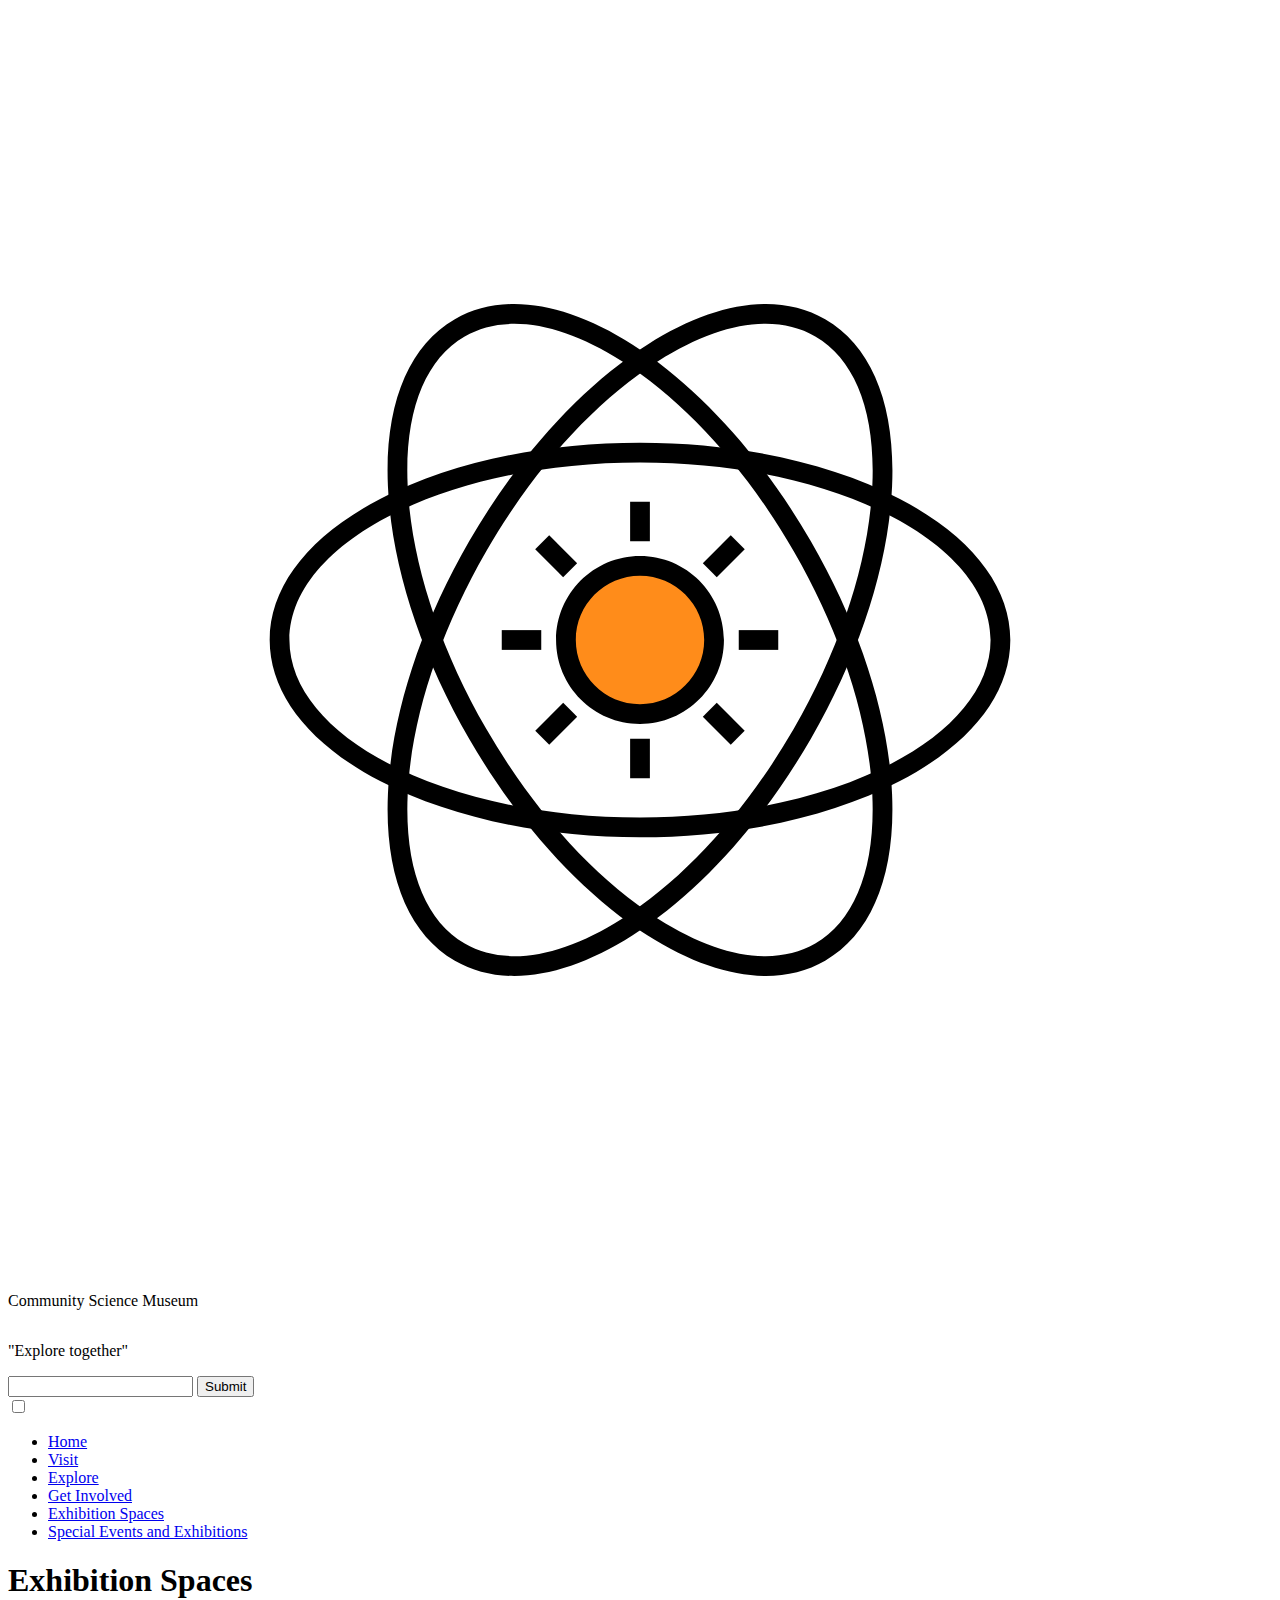
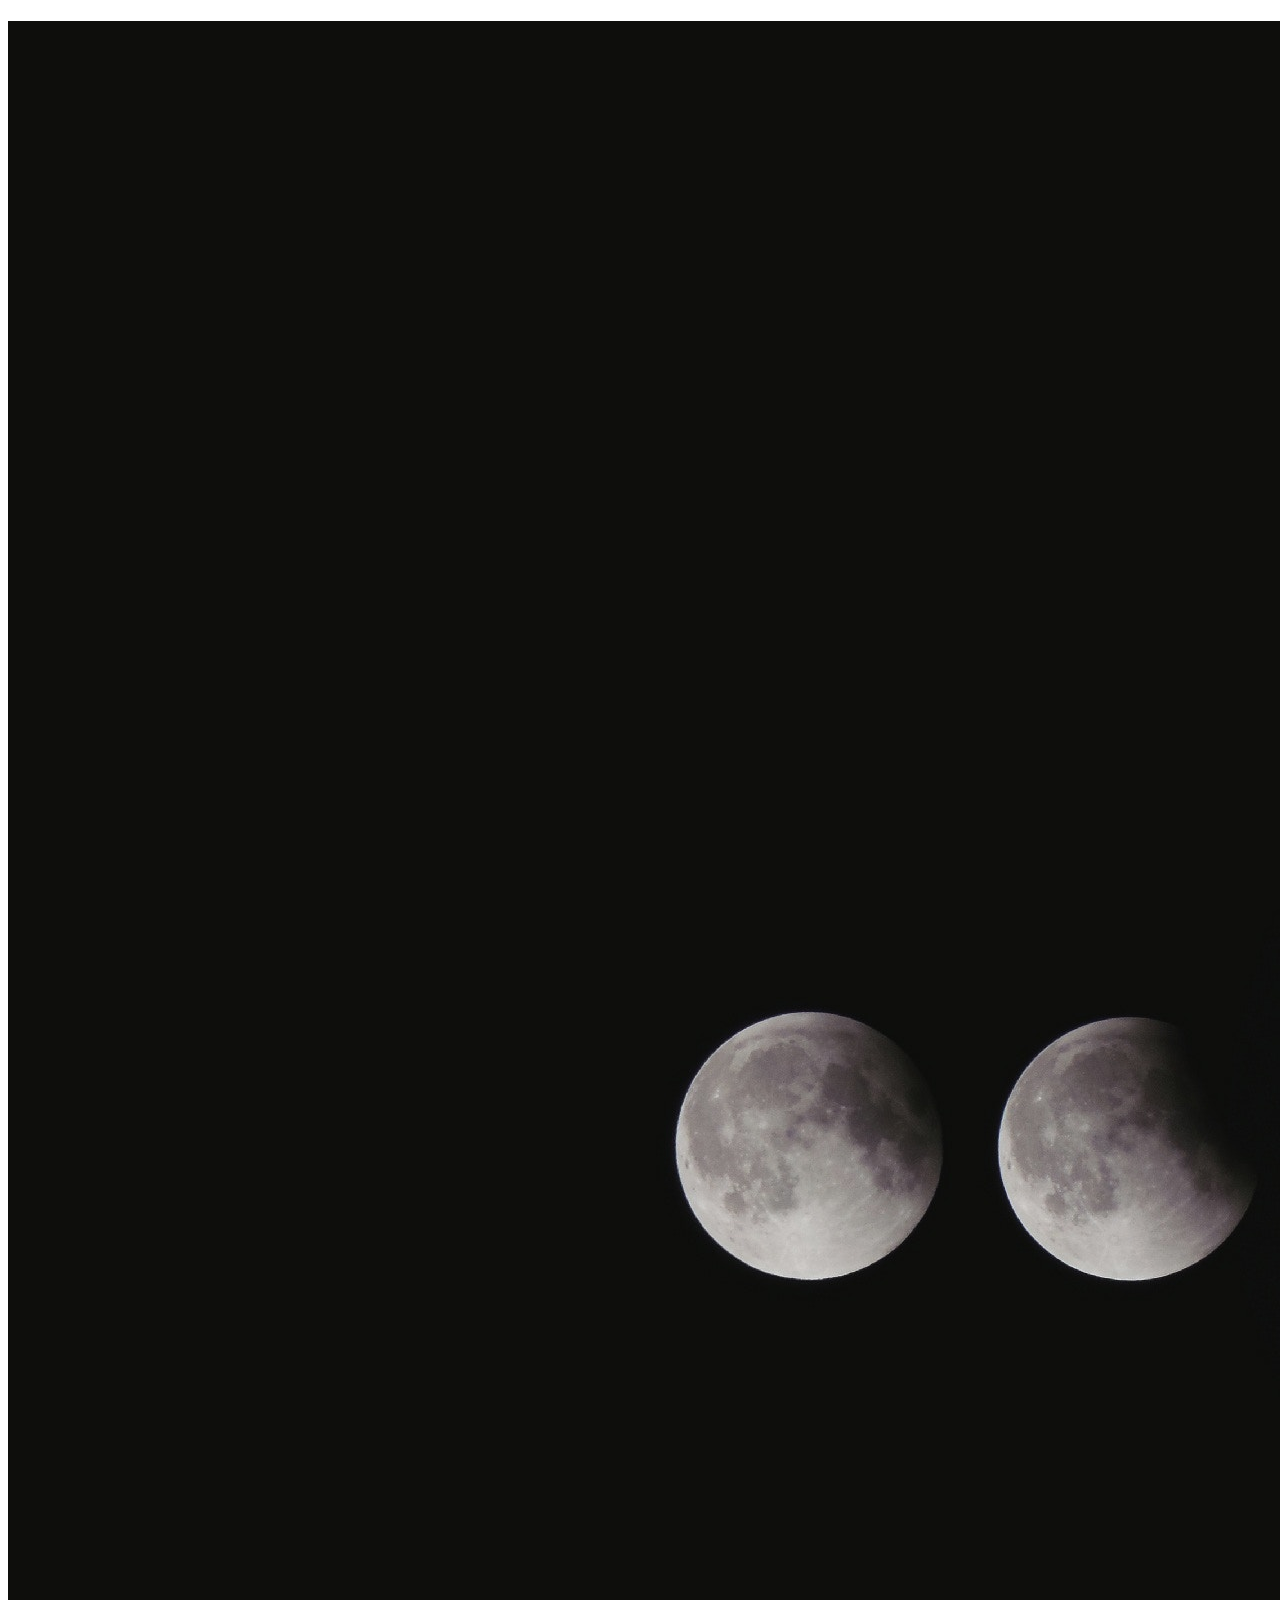
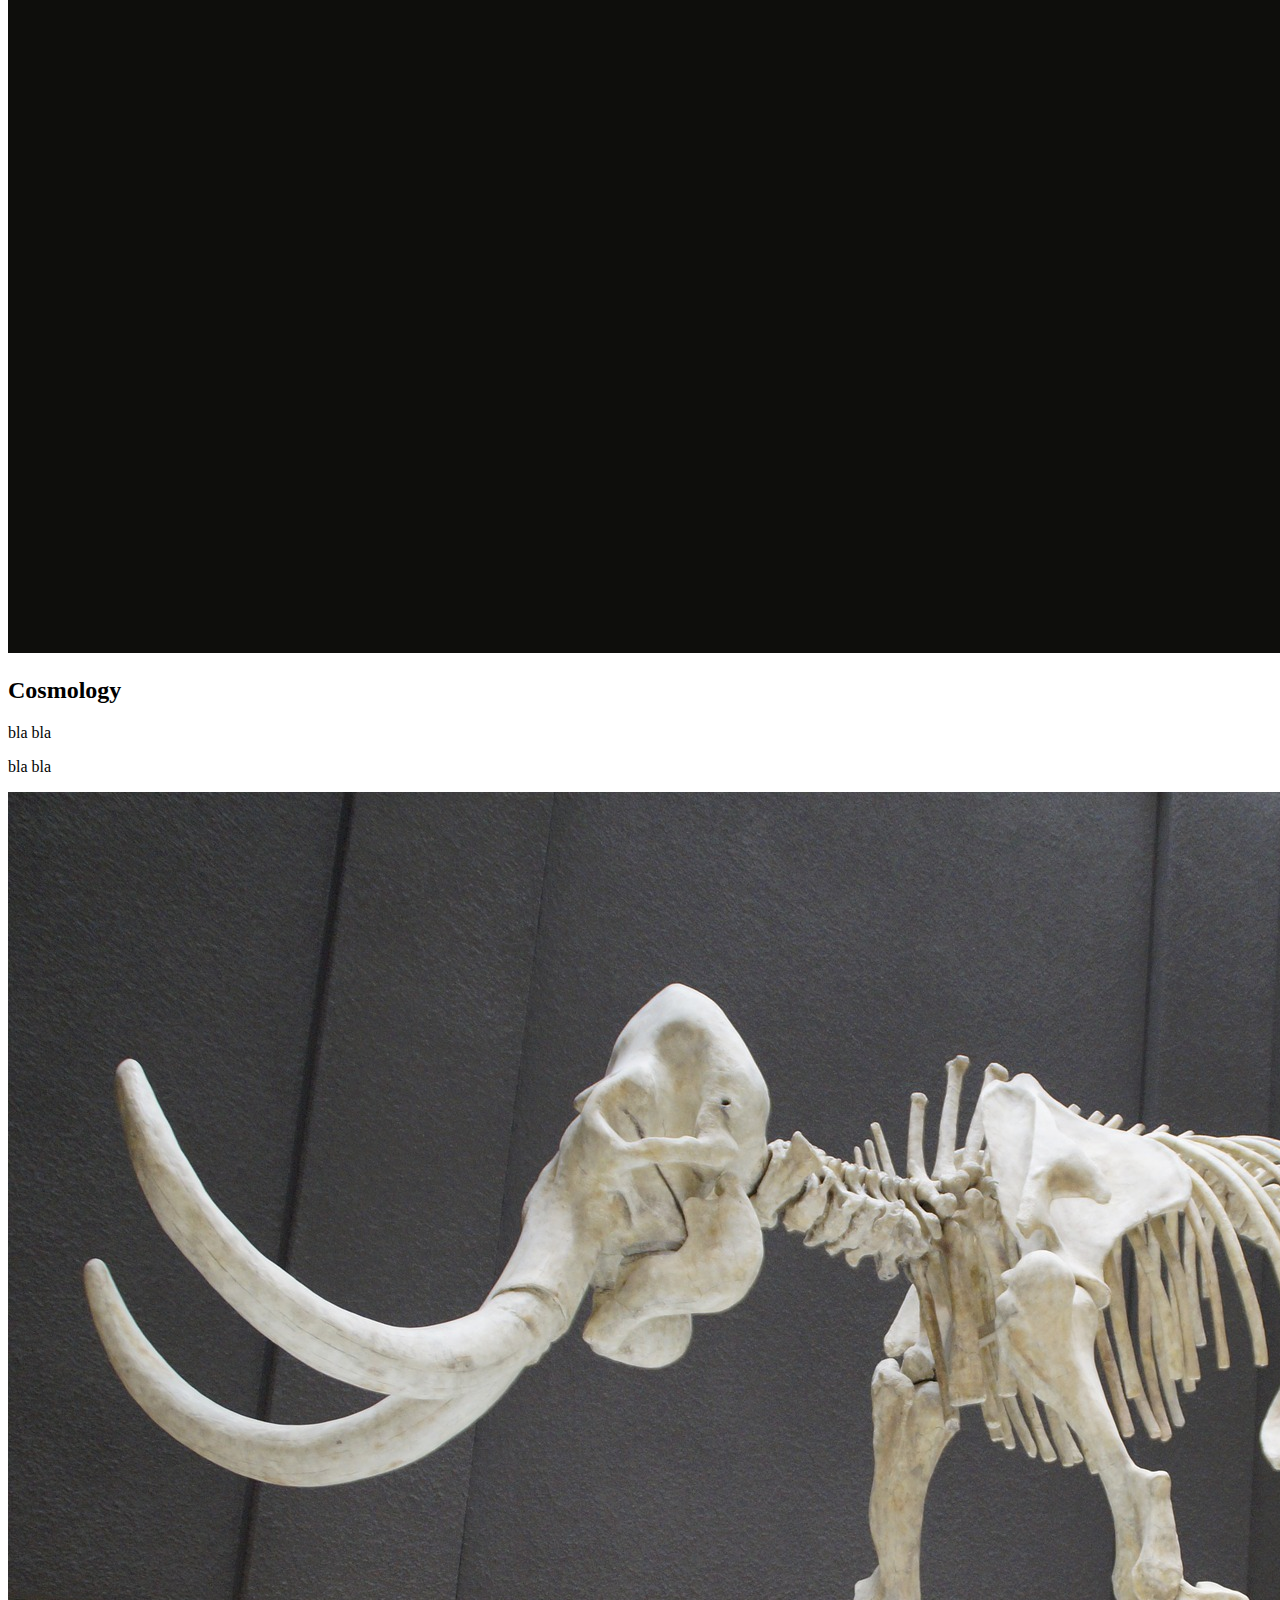
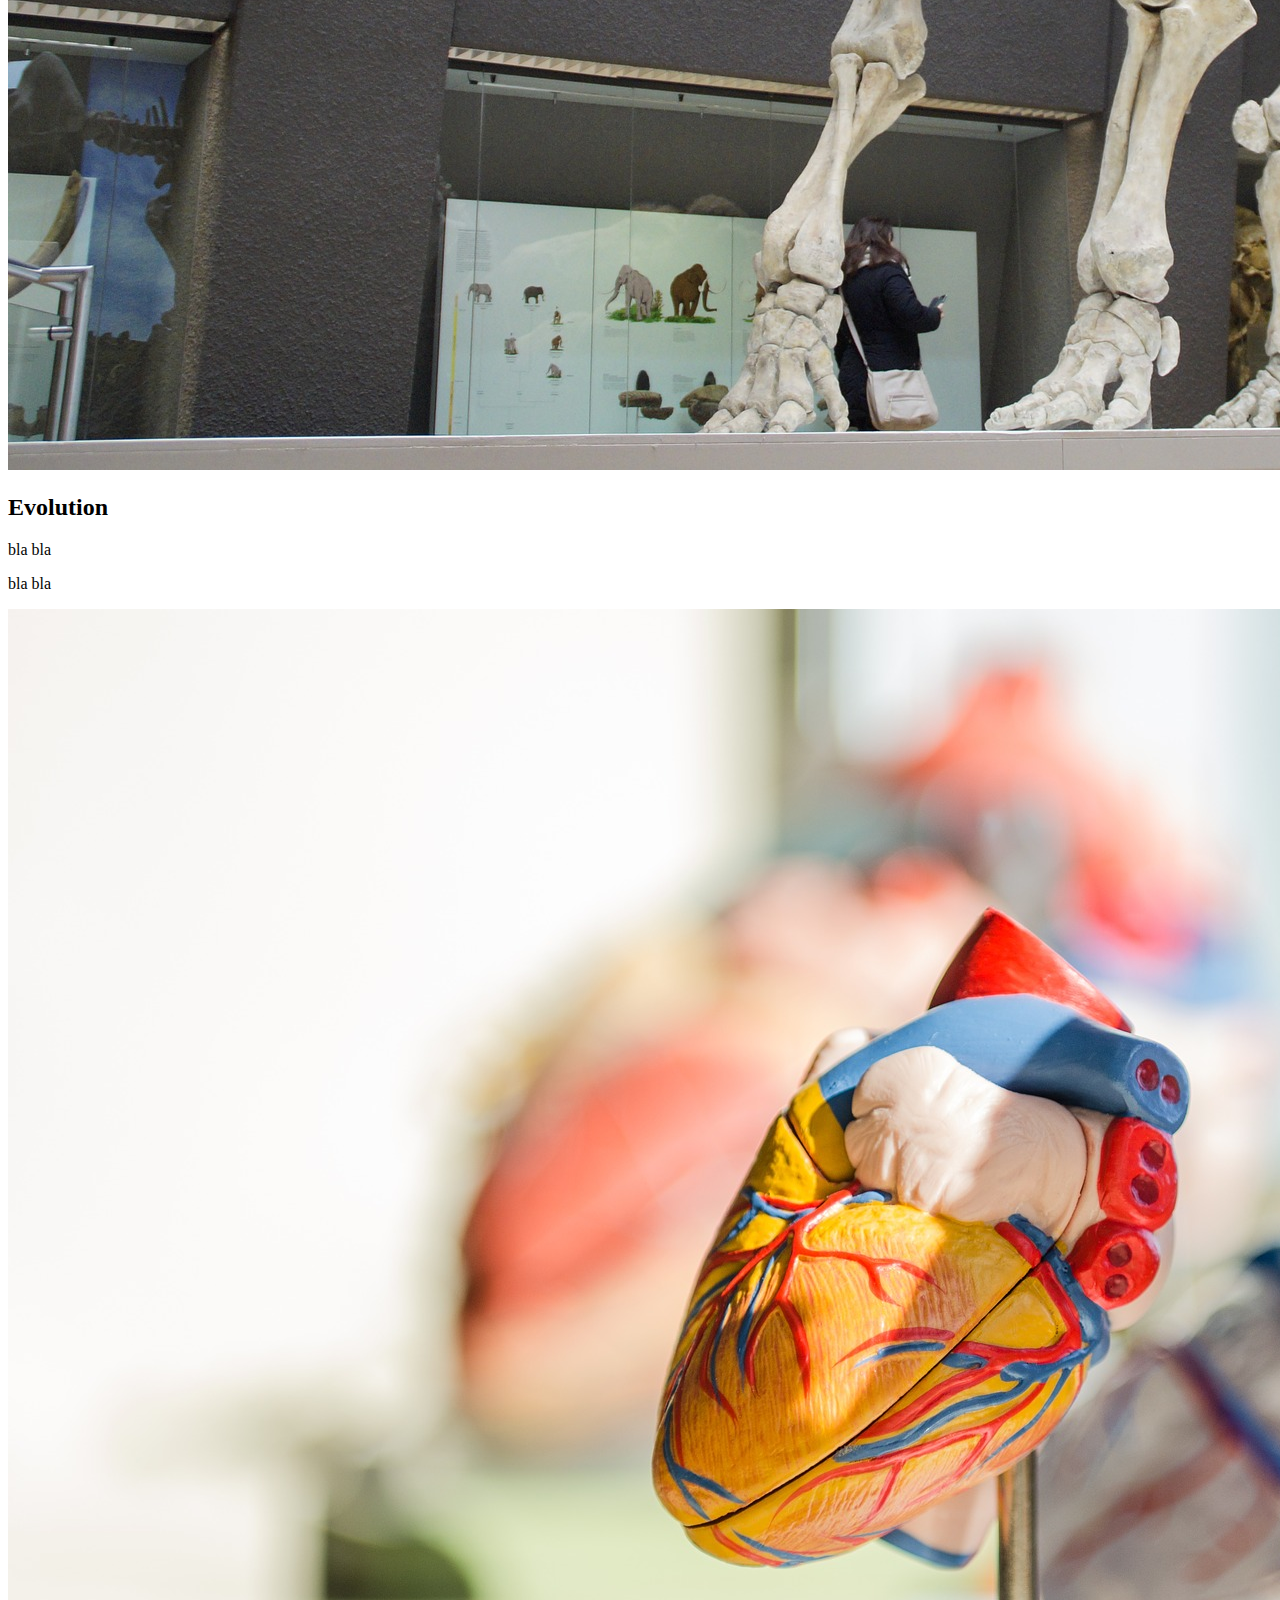
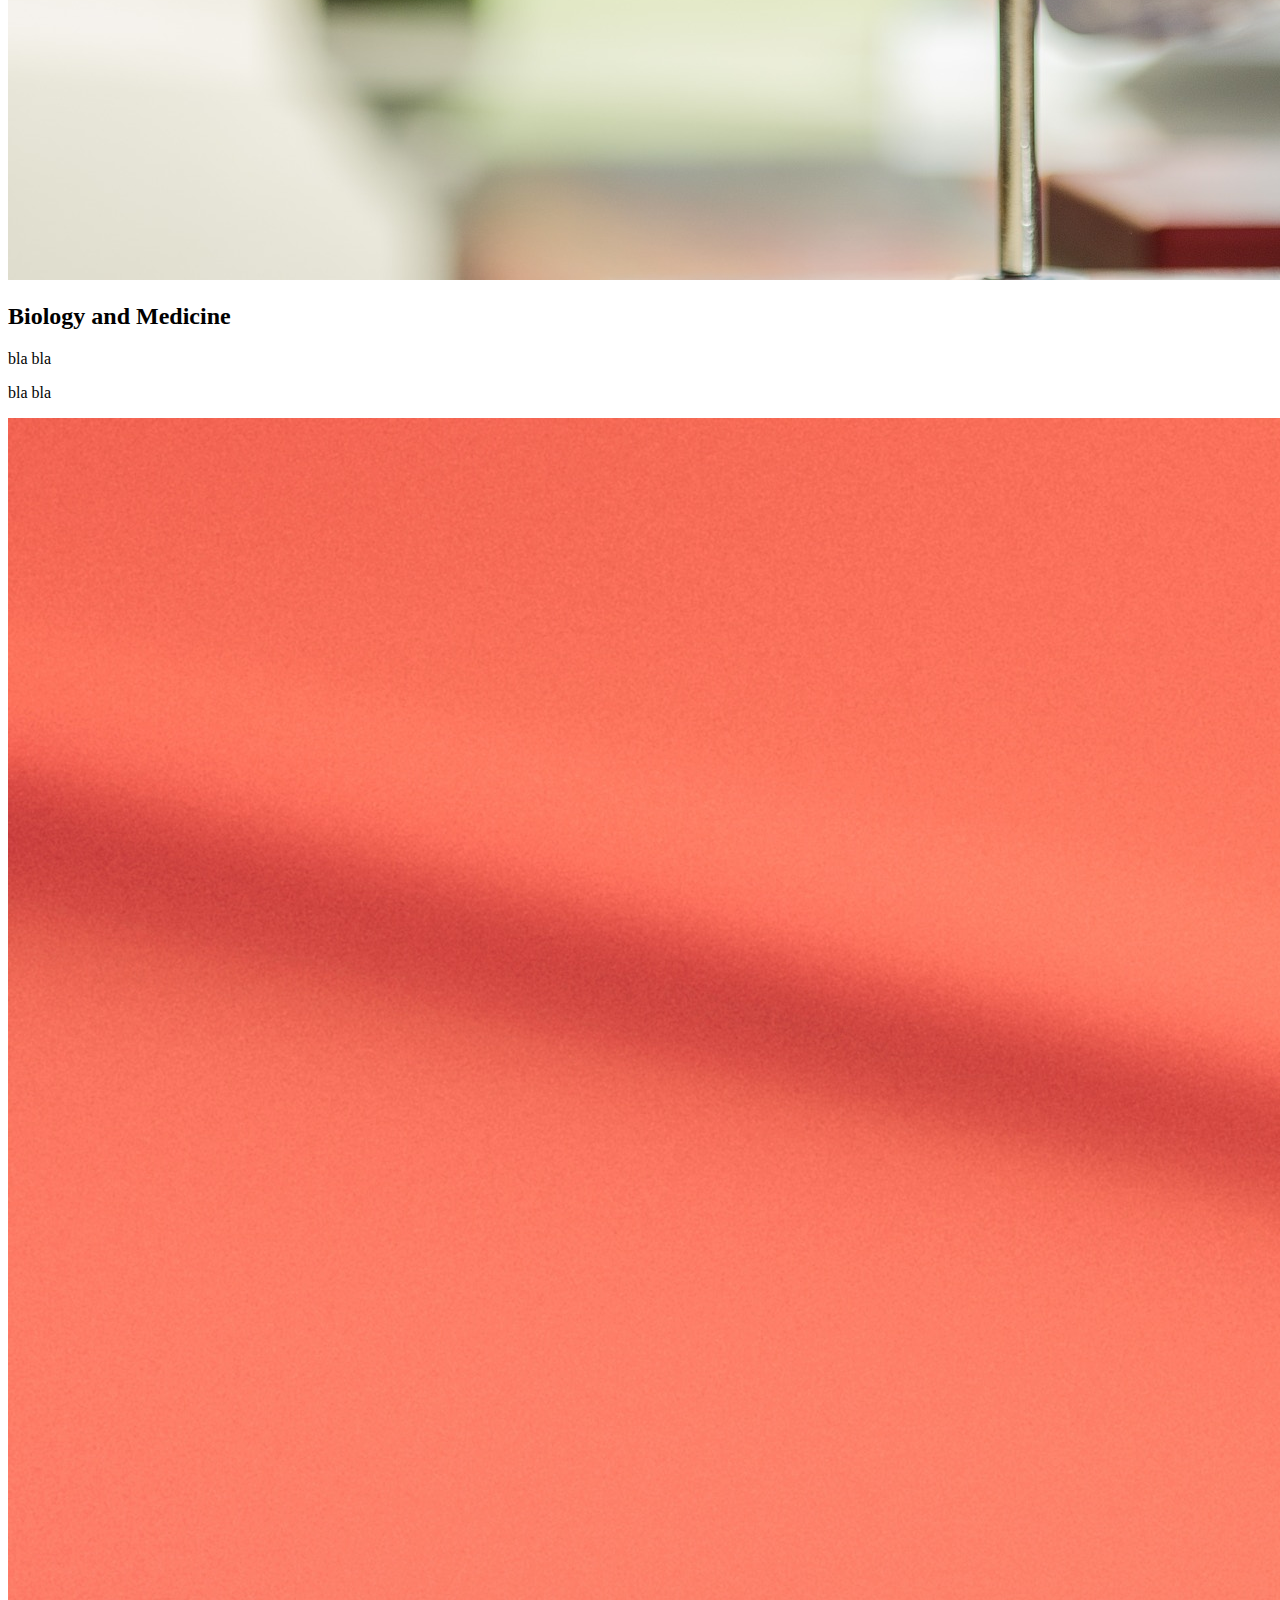
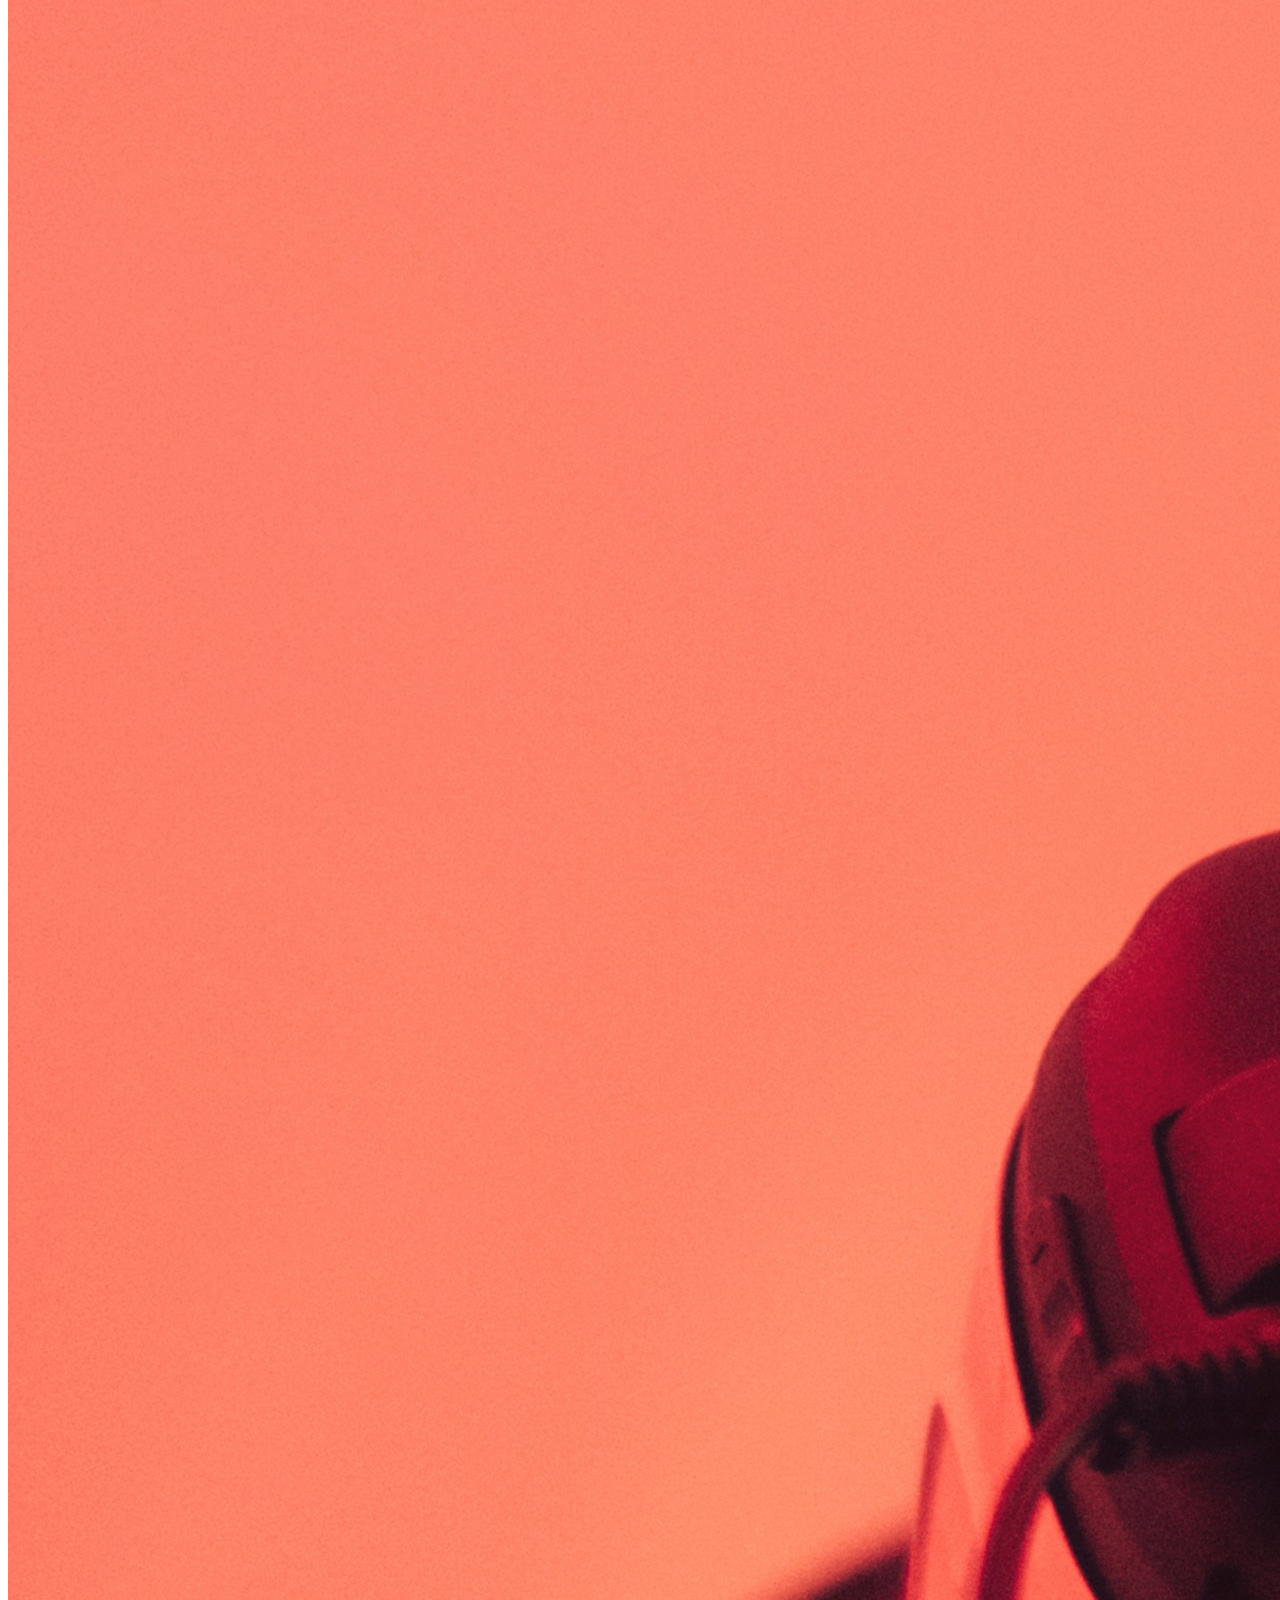
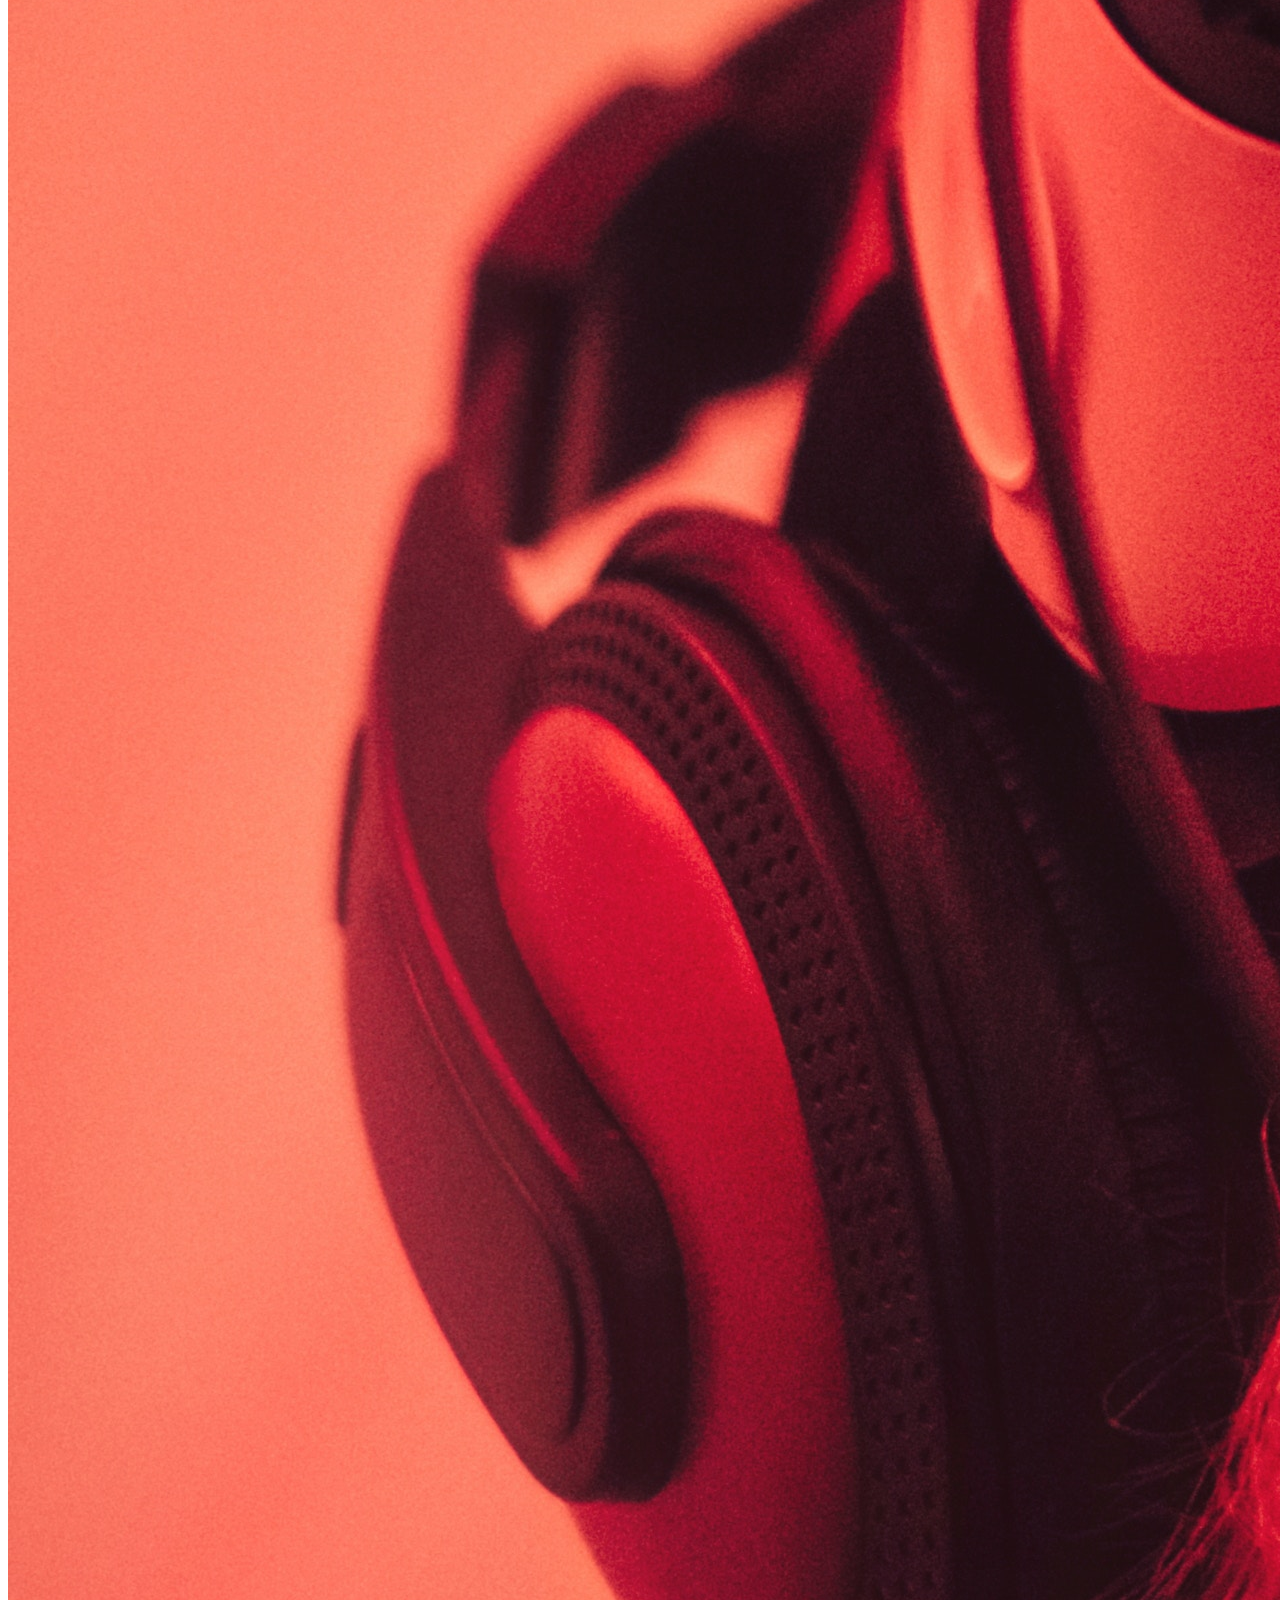
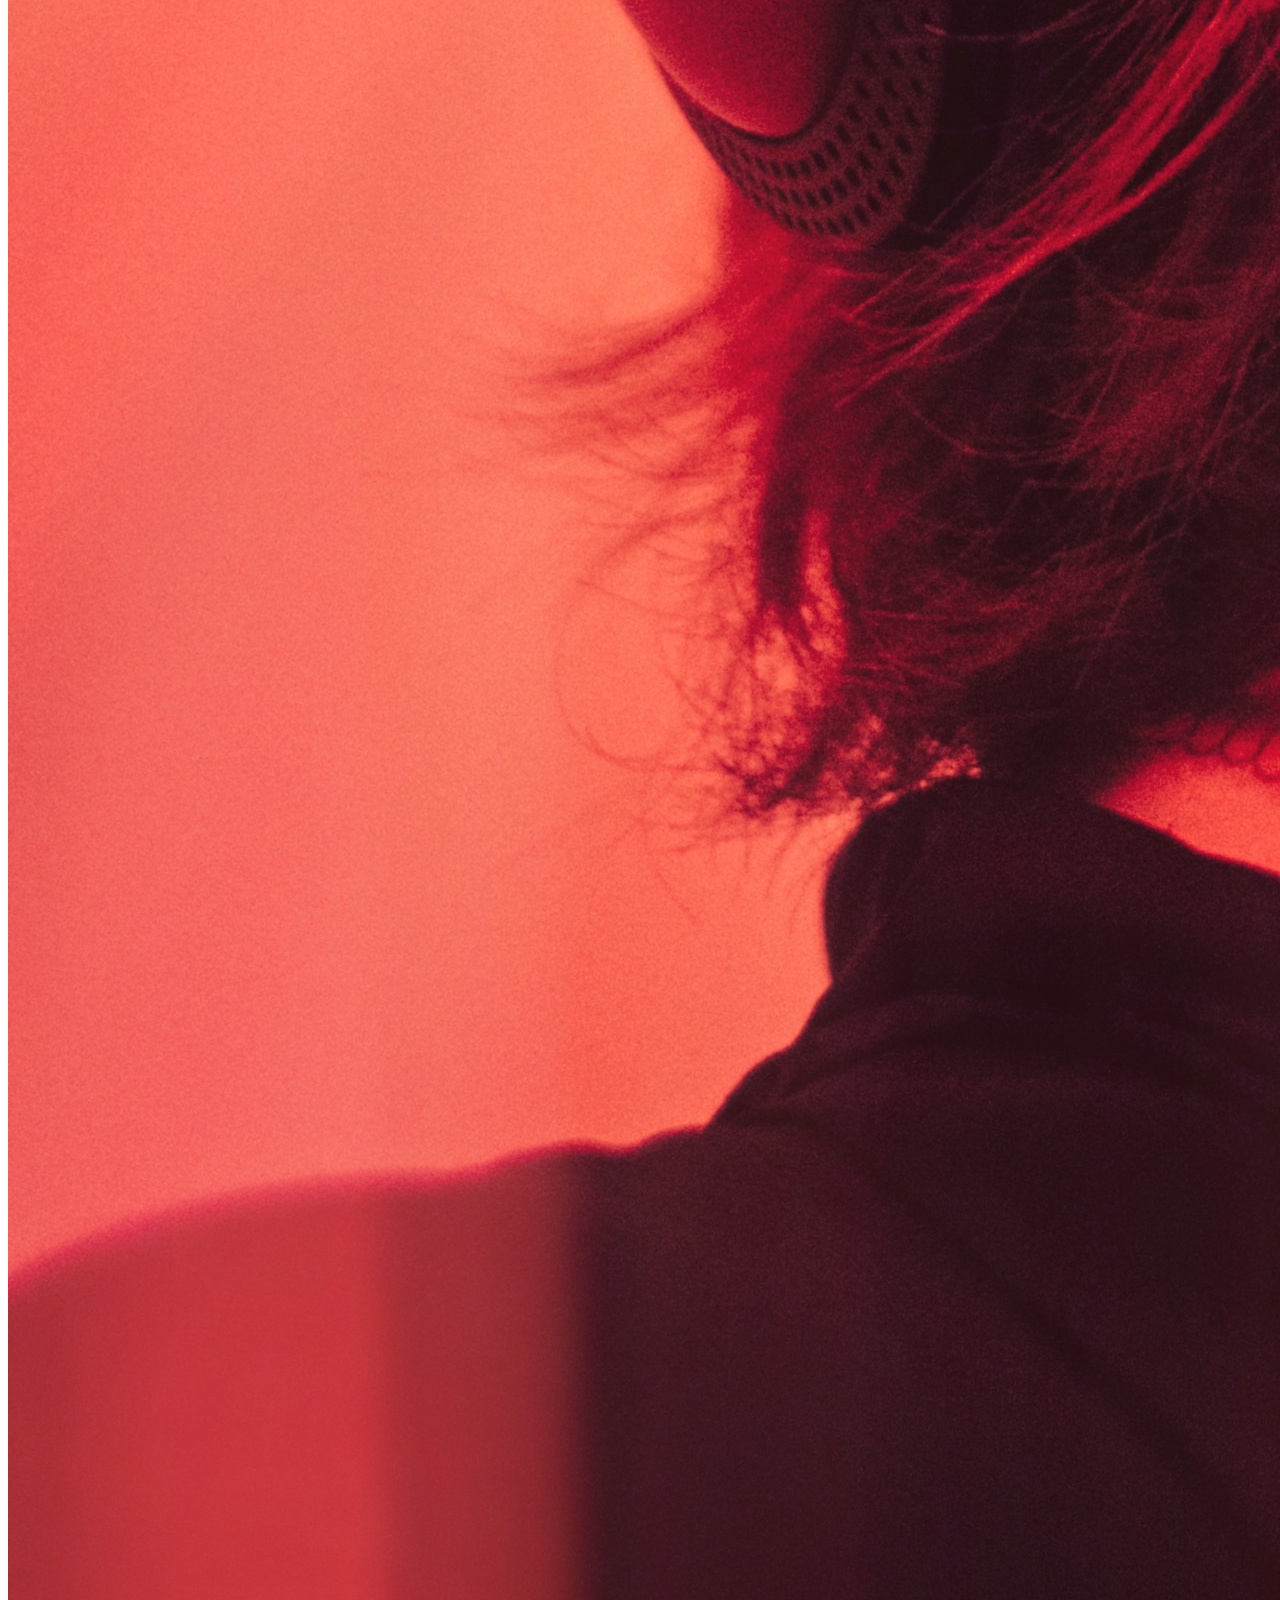
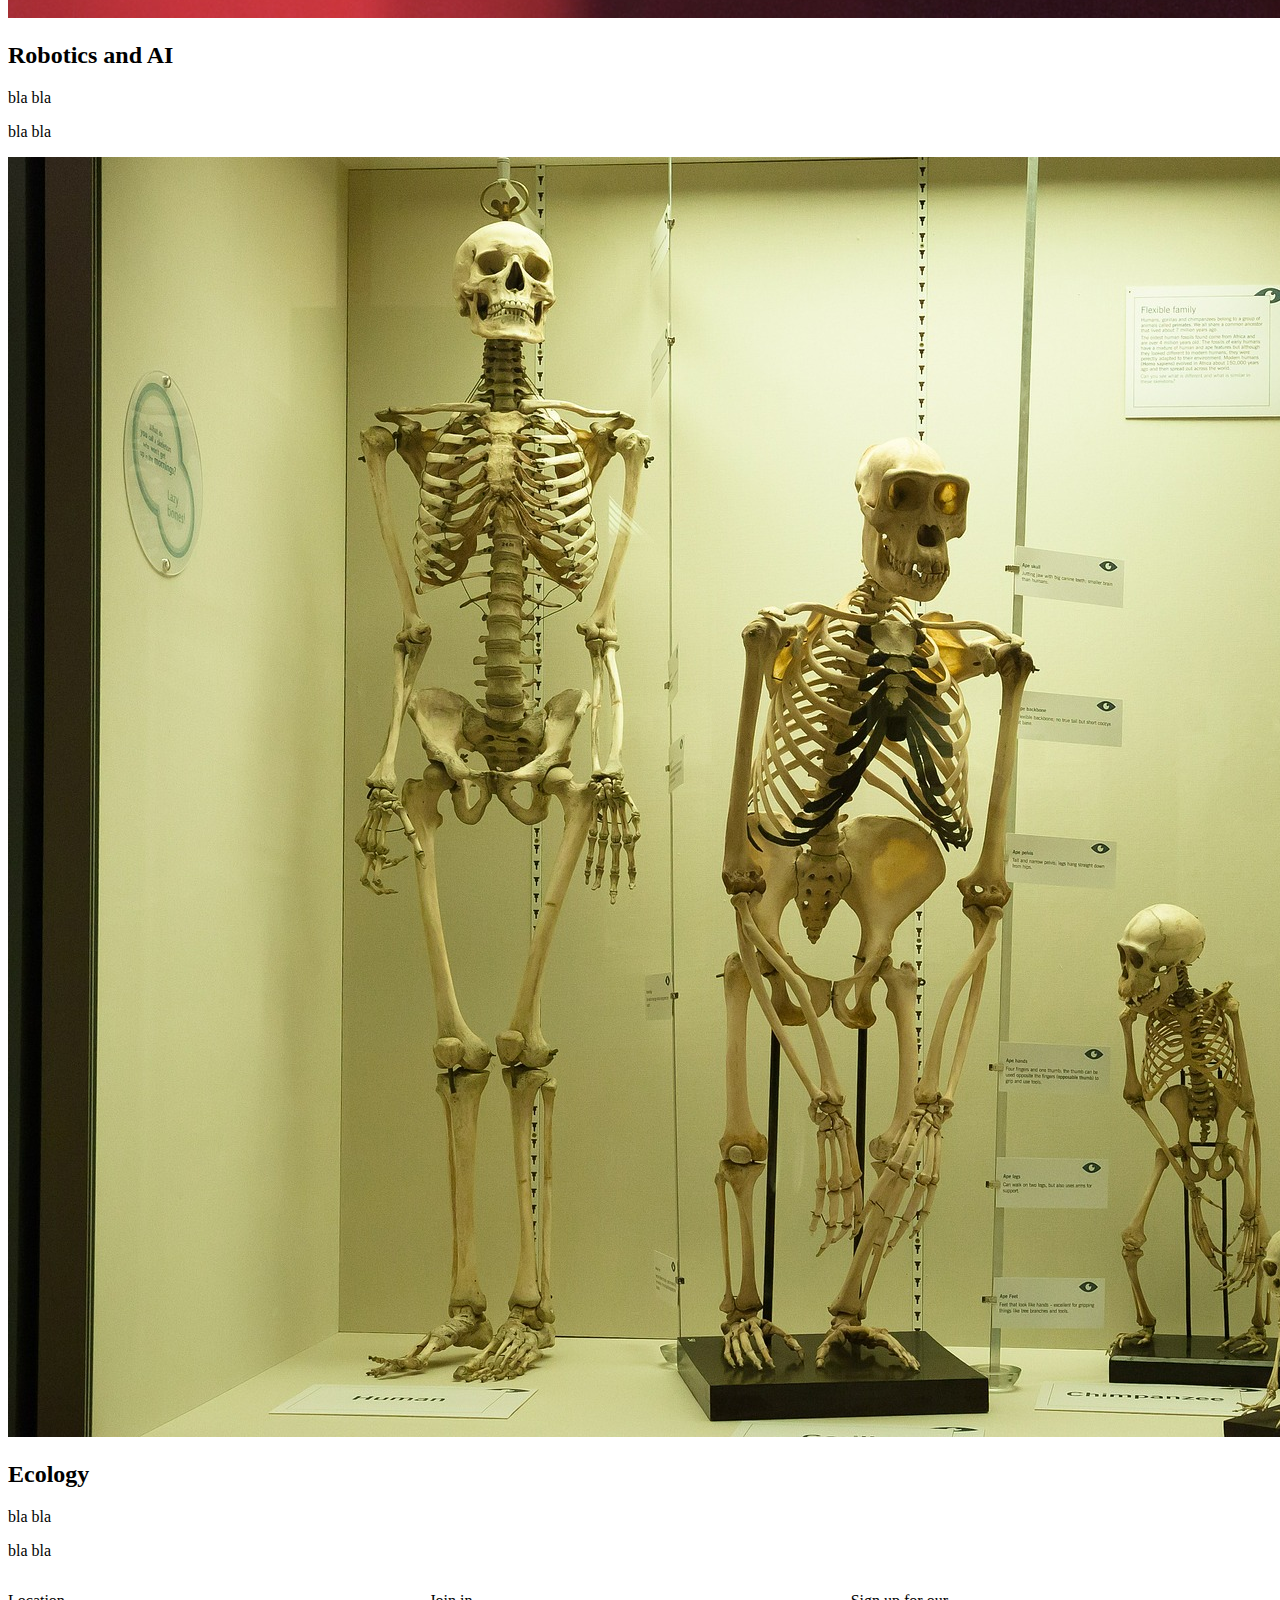
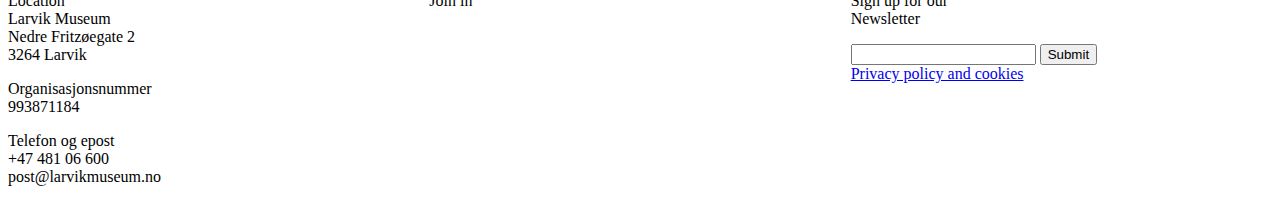
==== pages/exhibitionspaces.html @ ee50fcc2 "Initial commit" ====
<!DOCTYPE html>
<html lang="en">
  <head>
    <meta charset="UTF-8" />
    <meta http-equiv="X-UA-Compatible" content="IE=edge" />
    <meta name="viewport" content="width=device-width, initial-scale=1.0" />
    <meta name="author" content="Ylva Lund" />
    <link rel="stylesheet" href="../styles/styles.css" />
    <link rel="stylesheet" href="https://use.fontawesome.com/releases/v5.15.1/css/all.css" integrity="sha384-vp86vTRFVJgpjF9jiIGPEEqYqlDwgyBgEF109VFjmqGmIY/Y4HV4d3Gp2irVfcrp" crossorigin="anonymous" />
    <title>Document</title>
  </head>
  <body>
    <header>
      <nav>
        <a href="../index.html"><img src="../img/logo.svg" alt="museum logo" /></a>
        <div class="grid">
          <p>Community Science Museum</p>
          <p>"Explore together"</p>
        </div>
        <form>
          <input type="text" />
          <input type="submit" />
        </form>
        <label for="hamburger-menu"><i class="fas fa-bars"></i></label>
        <input type="checkbox" id="hamburger-menu" />

        <ul>
          <li><a href="../index.html">Home</a></li>
          <li><a href="visit.html">Visit</a></li>
          <li><a href="explore.html">Explore</a></li>
          <li><a href="getinvolved.html">Get Involved</a></li>
          <li><a href="exhibitionspaces.html">Exhibition Spaces</a></li>
          <li><a href="specialevents.html">Special Events and Exhibitions</a></li>
        </ul>
      </nav>
    </header>
    <main>
      <h1>Exhibition Spaces</h1>
      <article class="goldenratio">
        <img src="../img/cosmology.jpg" alt="test" />
        <section>
          <h2>Cosmology</h2>
          <p>bla bla</p>
          <p>bla bla</p>
        </section>
      </article>
      <article class="goldenratio">
        <img src="../img/evolution.jpg" alt="test" />
        <section>
          <h2>Evolution</h2>
          <p>bla bla</p>
          <p>bla bla</p>
        </section>
      </article>
      <article class="goldenratio">
        <img src="../img/biology.jpg" alt="test" />
        <section>
          <h2>Biology and Medicine</h2>
          <p>bla bla</p>
          <p>bla bla</p>
        </section>
      </article>
      <article class="goldenratio">
        <img src="../img/vr.jpg" alt="test" />
        <section>
          <h2>Robotics and AI</h2>
          <p>bla bla</p>
          <p>bla bla</p>
        </section>
      </article>
      <article class="goldenratio">
        <img src="../img/ecology.jpg" alt="test" />
        <section>
          <h2>Ecology</h2>
          <p>bla bla</p>
          <p>bla bla</p>
        </section>
      </article>
    </main>
    <footer class="grid threecolumns">
      <div>
        <p class="grid">
          <span>Location</span>
          <span>Larvik Museum</span>
          <span>Nedre Fritzøegate 2</span>
          <span>3264 Larvik</span>
        </p>
        <p class="grid">
          <span>Organisasjonsnummer</span>
          <span>993871184</span>
        </p>
        <p class="grid">
          <span>Telefon og epost</span>
          <span>+47 481 06 600</span>
          <span>post@larvikmuseum.no</span>
        </p>
      </div>
      <div>
        <p>Join in</p>
        <p>
          <i class="fab fa-facebook"></i>
          <i class="fab fa-twitter"></i>
          <i class="fab fa-instagram"></i>
        </p>
      </div>
      <div>
        <p class="grid">
          <span>Sign up for our</span>
          <span>Newsletter</span>
        </p>
        <form>
          <input type="text" />
          <input type="submit" />
        </form>
        <a href="#">Privacy policy and cookies</a>
      </div>
    </footer>
  </body>
</html>
---- styles/styles.css ----
body {
  background: white;
}

.grid {
  display: grid;
}

.threecolumns {
  grid-template-columns: 1fr 1fr 1fr;
}
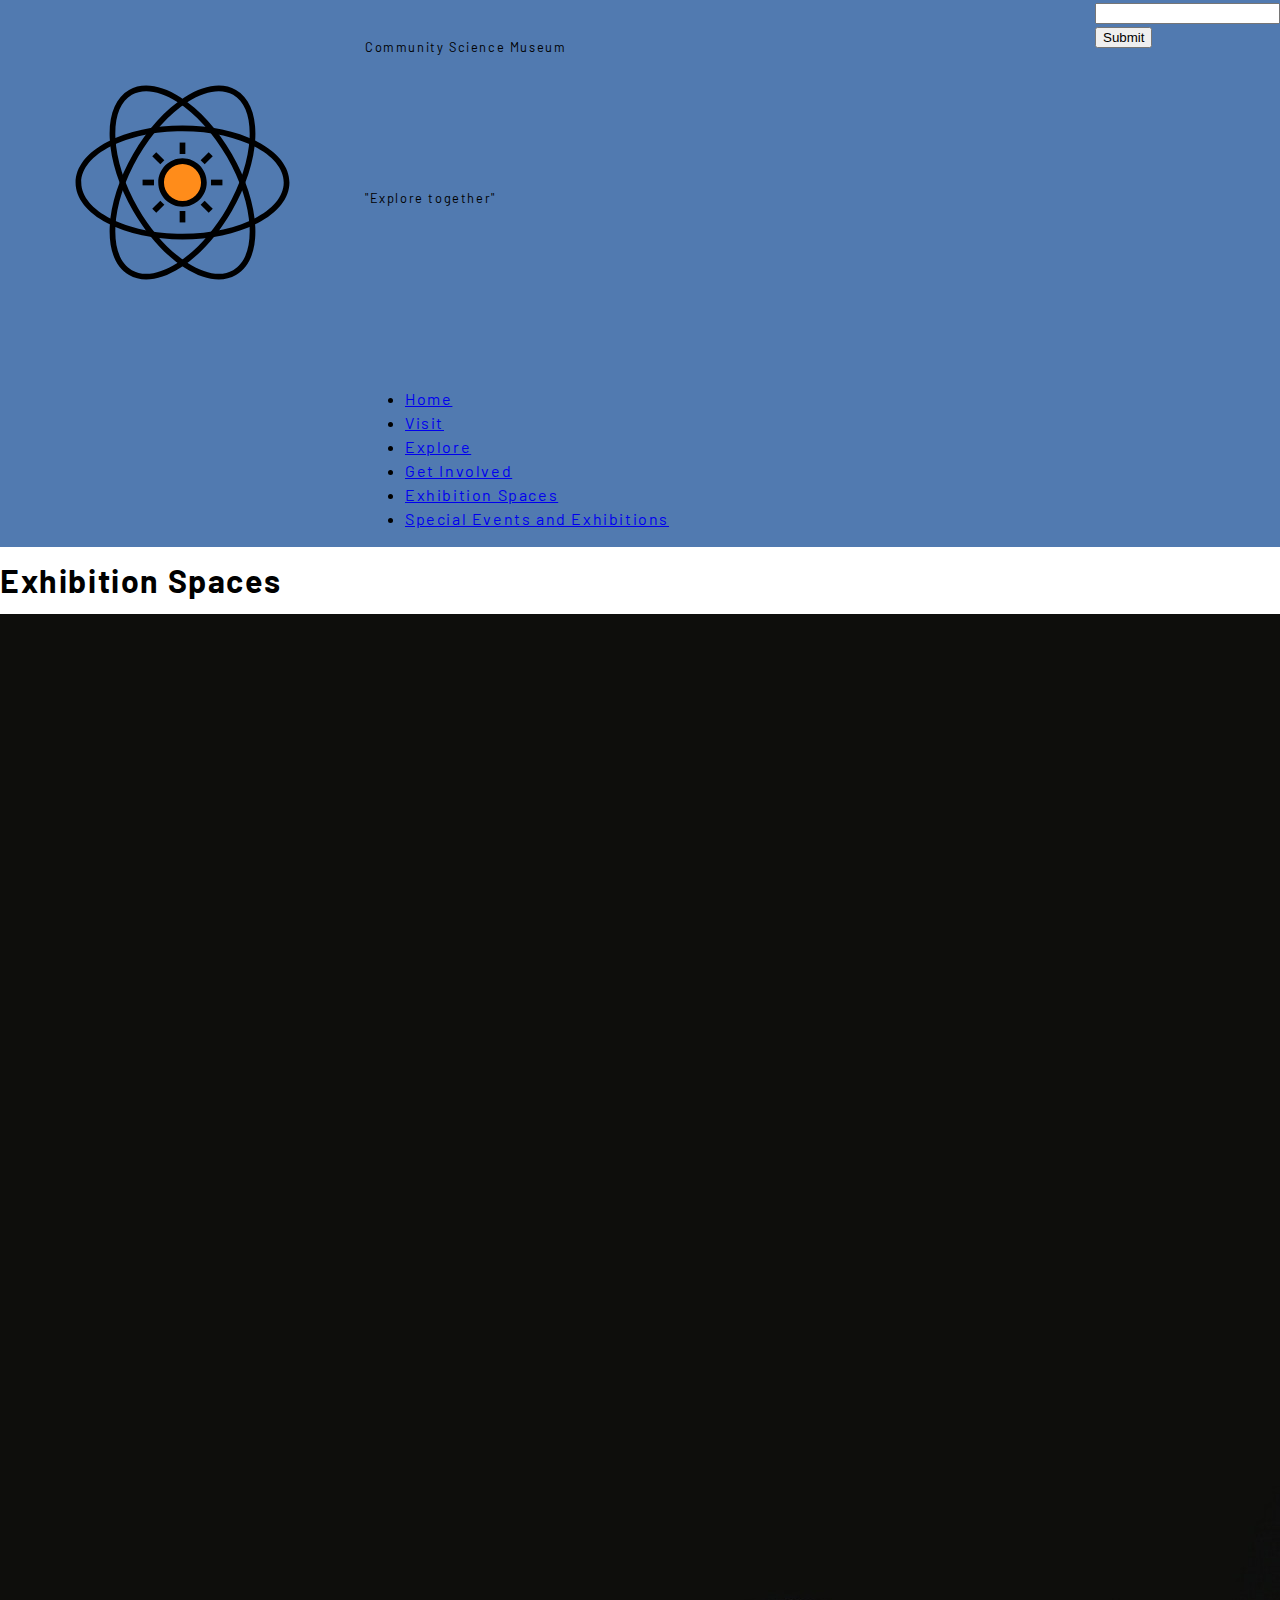
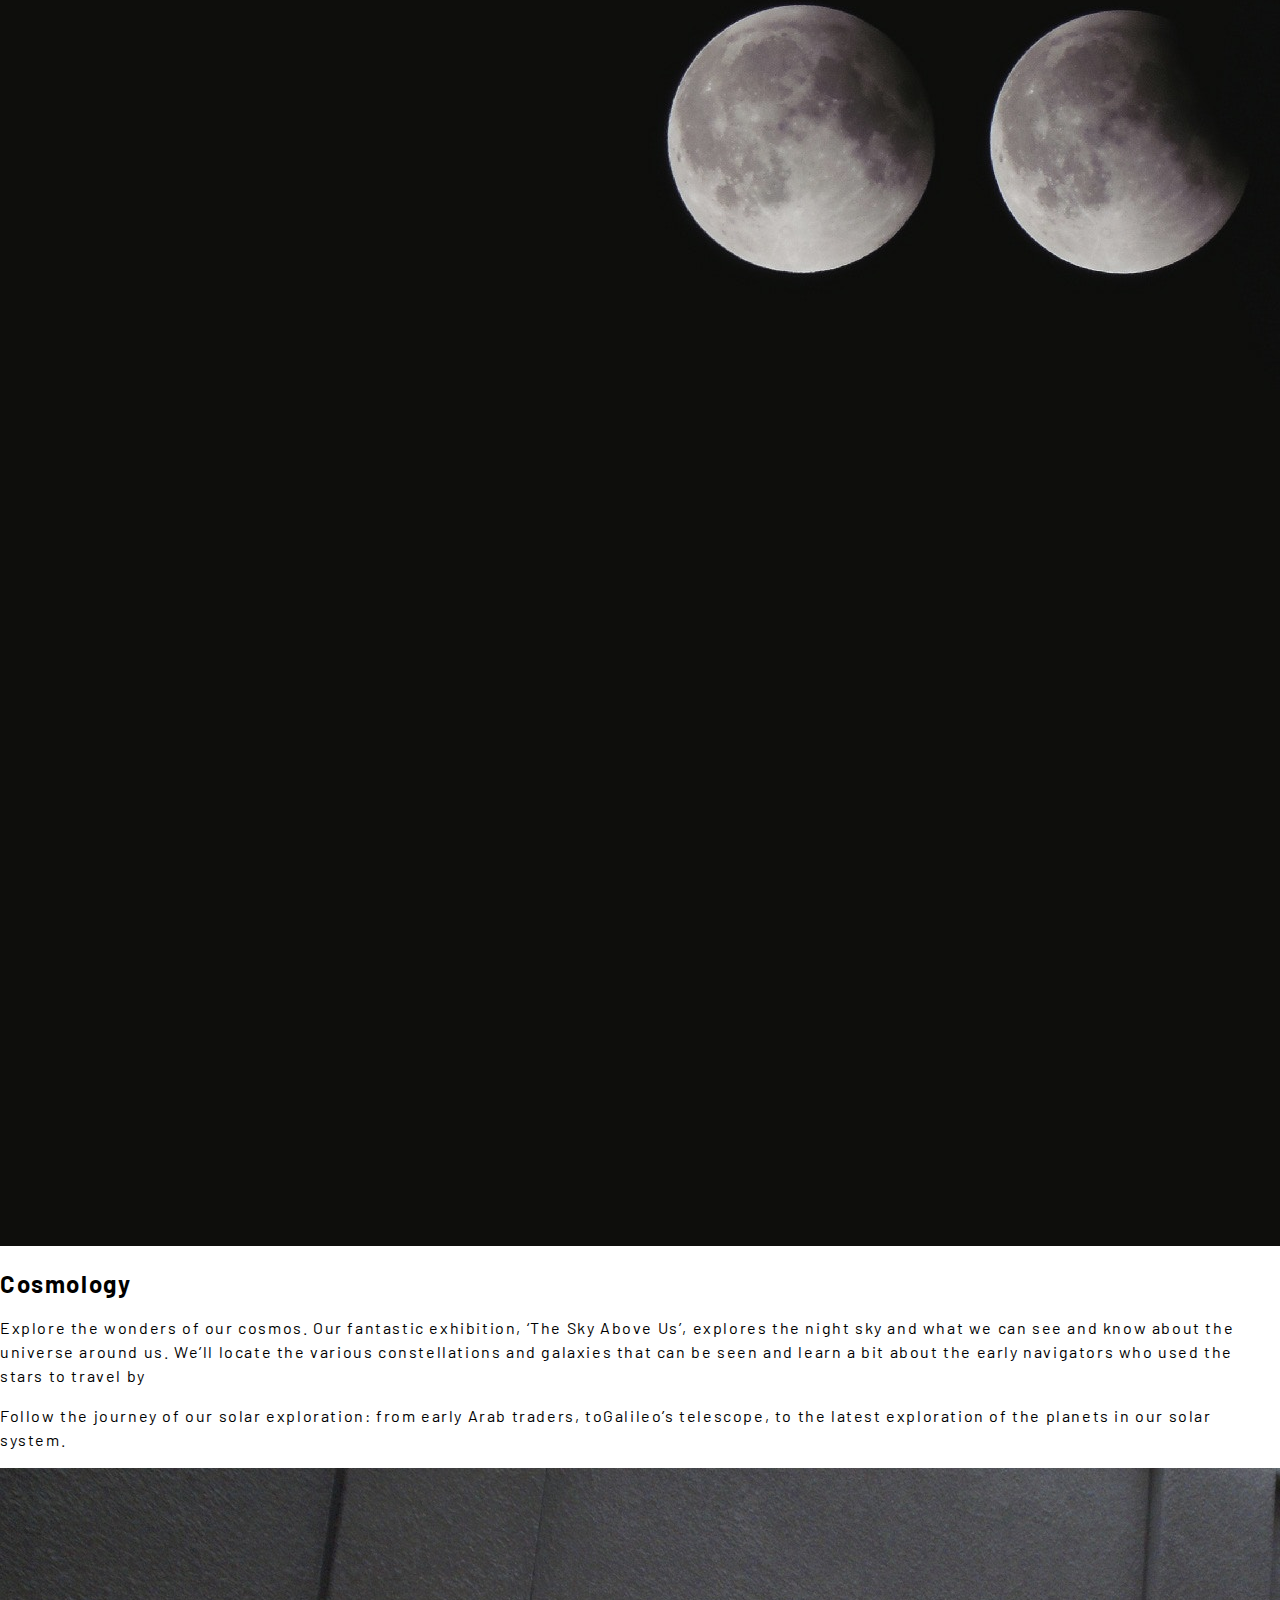
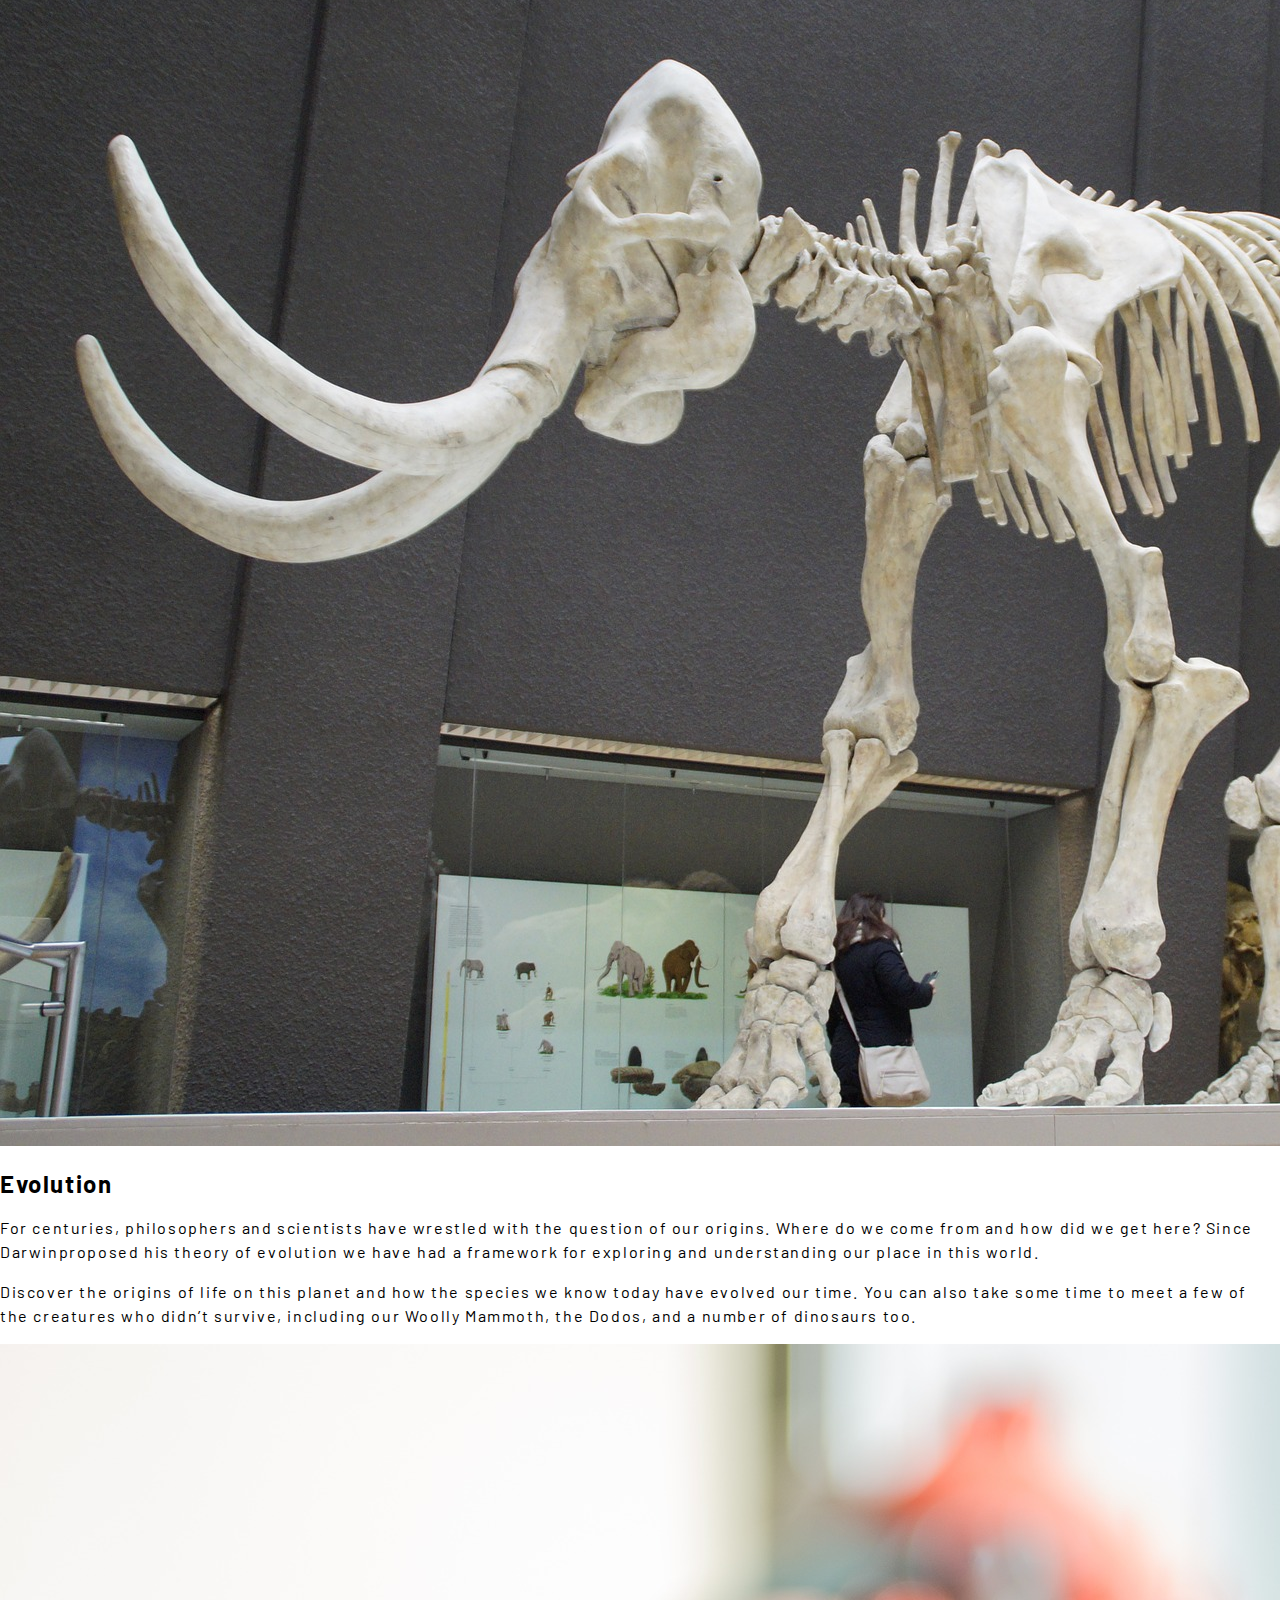
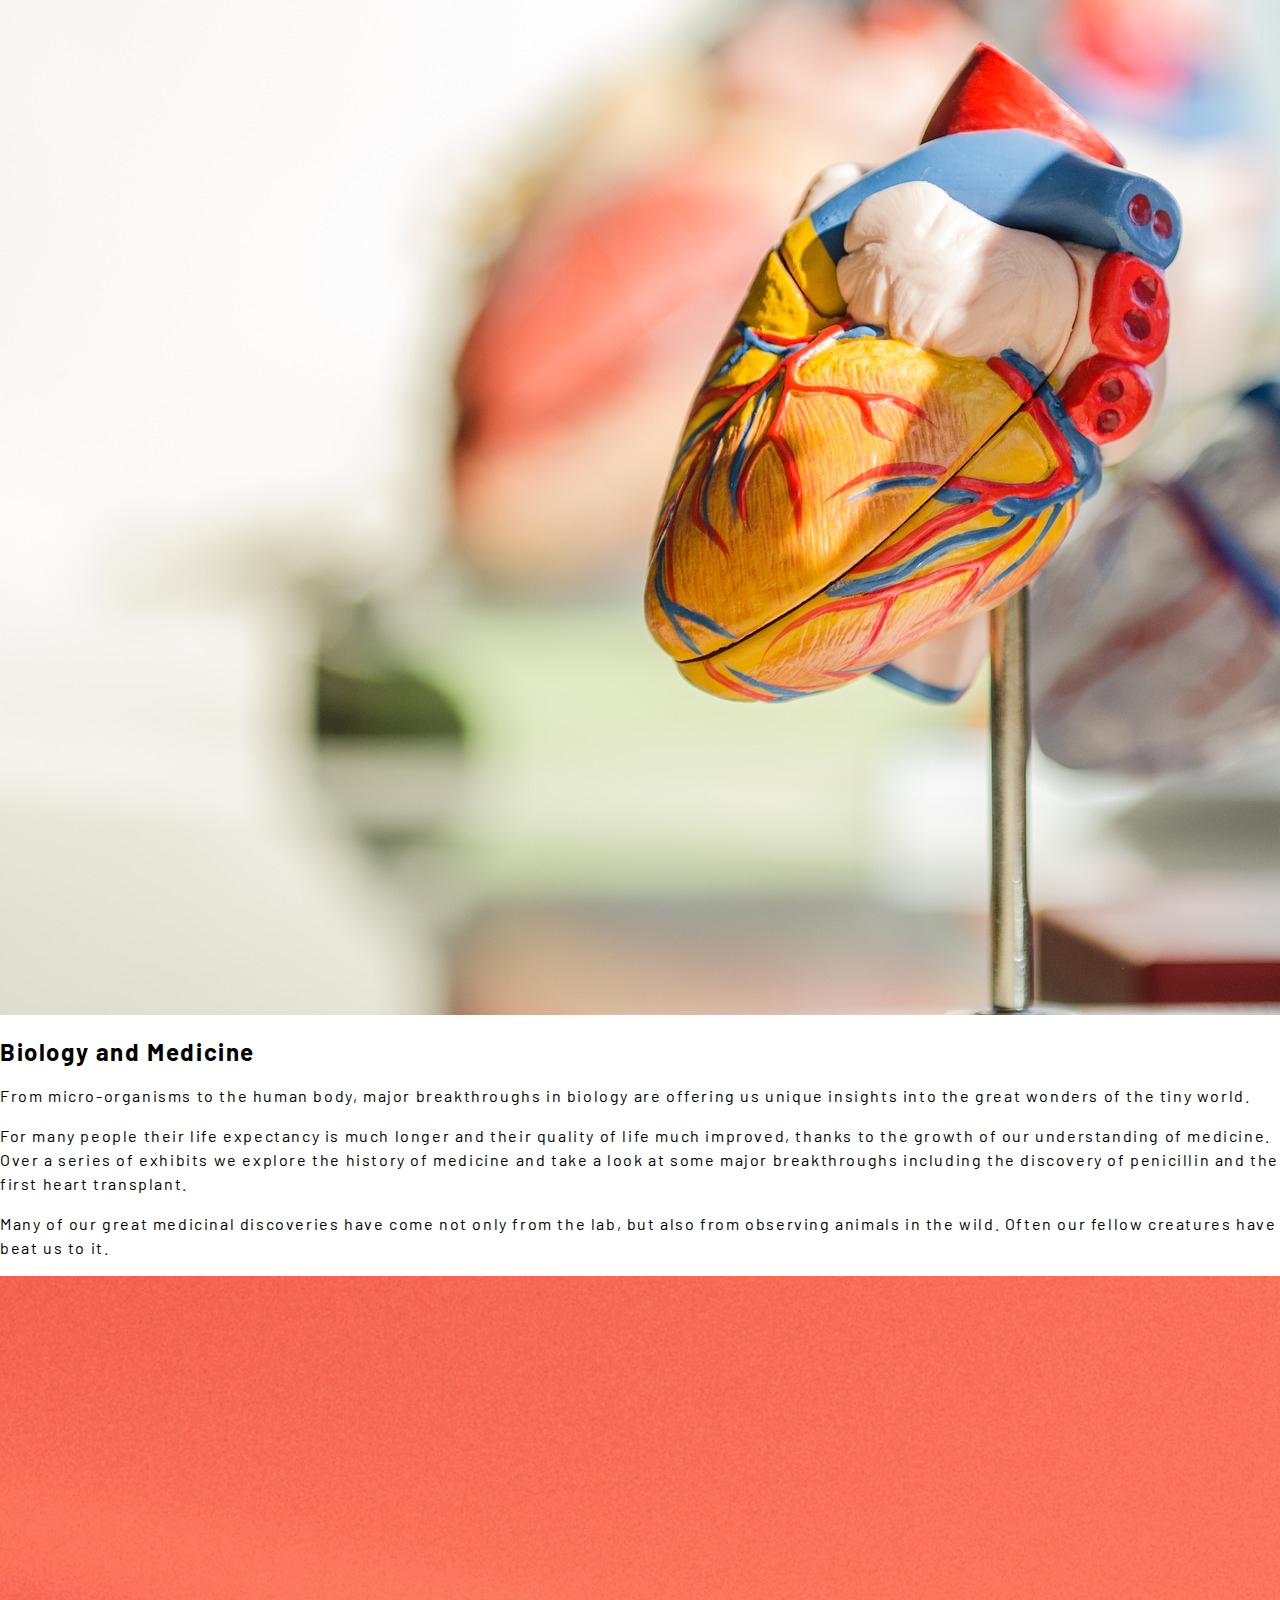
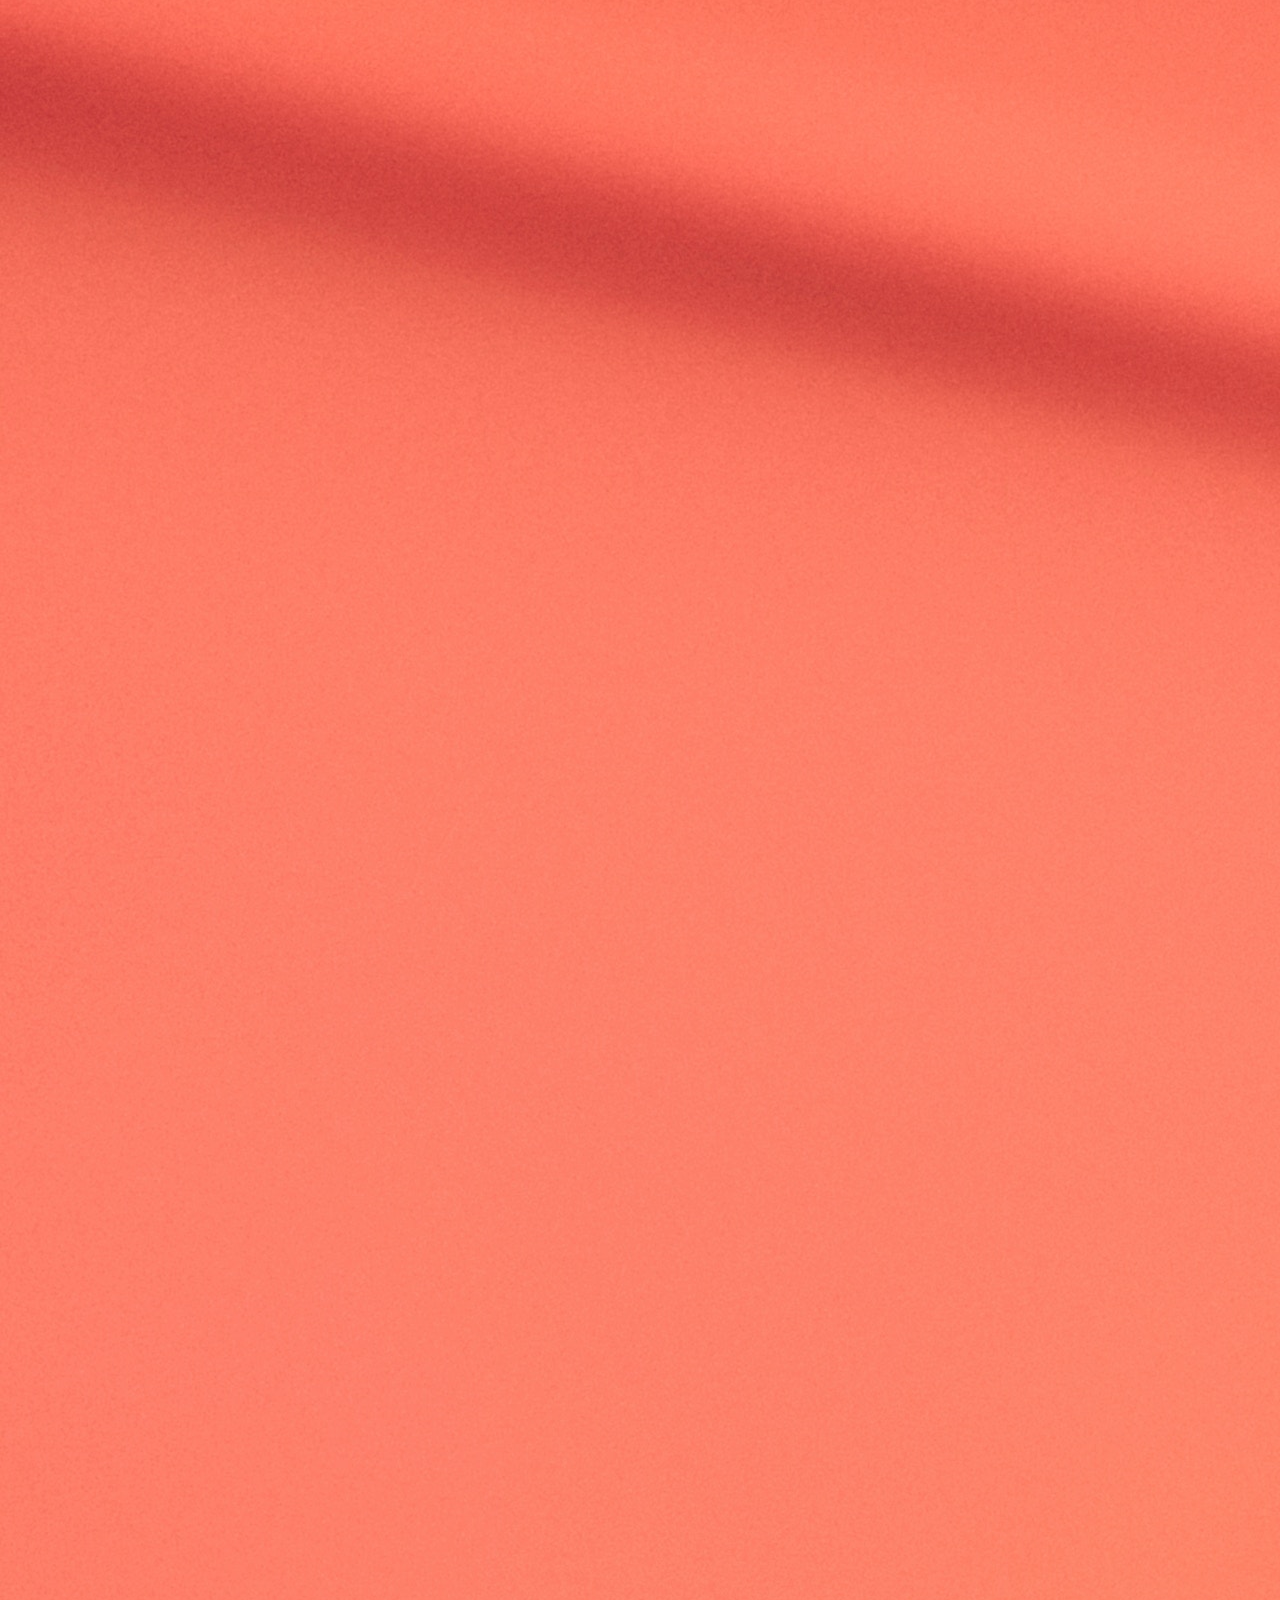
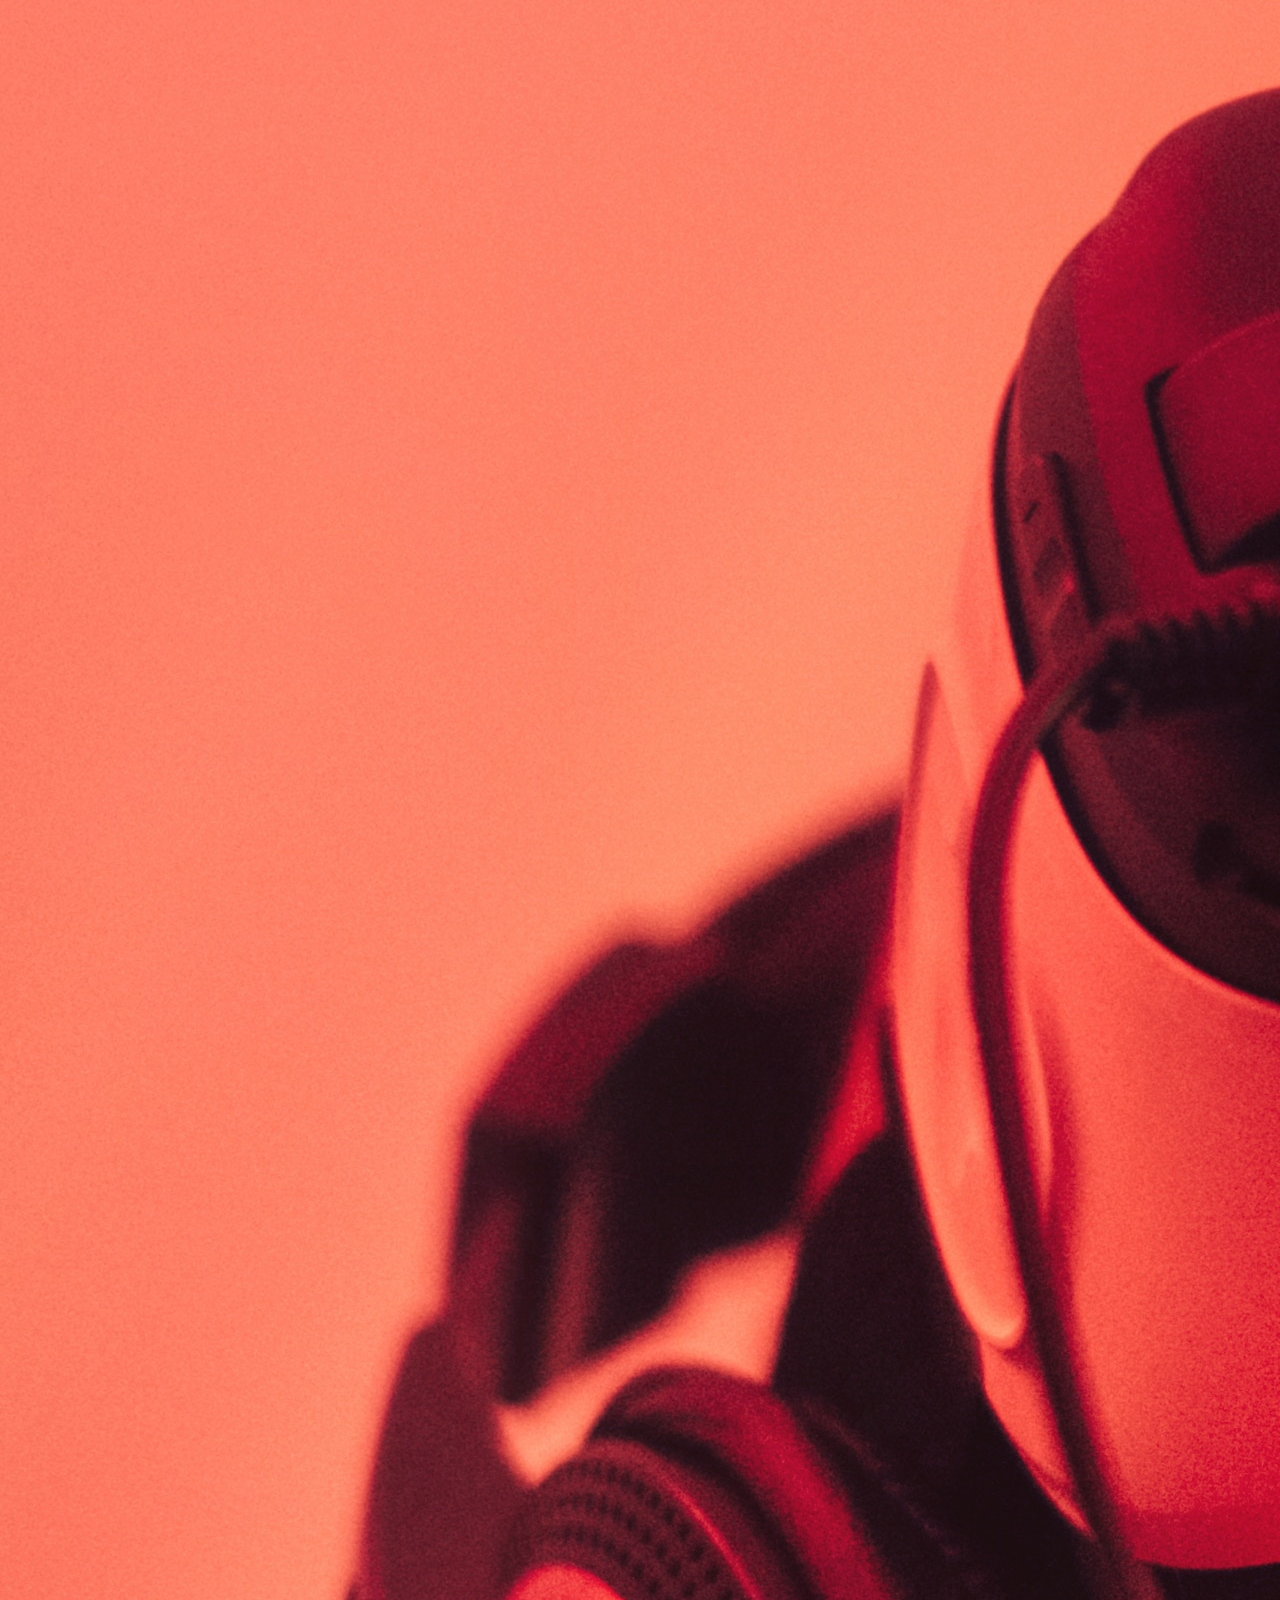
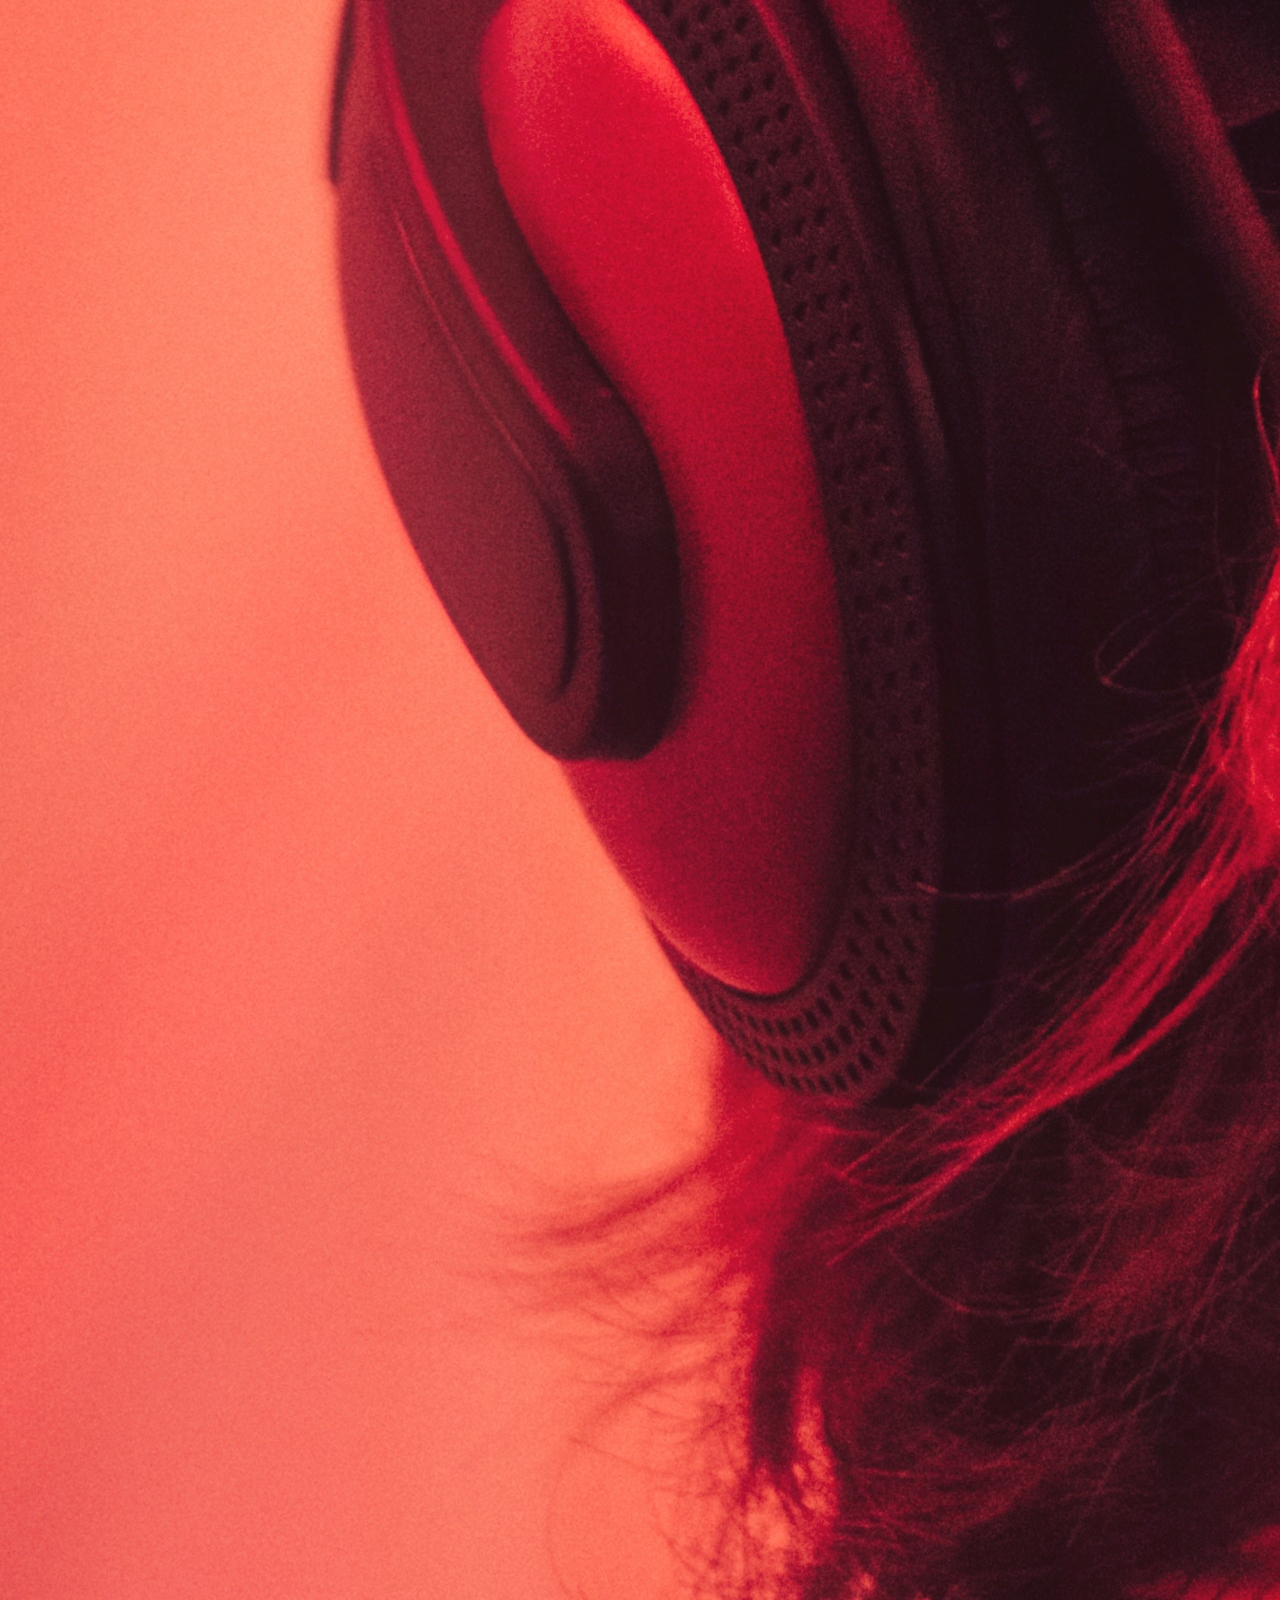
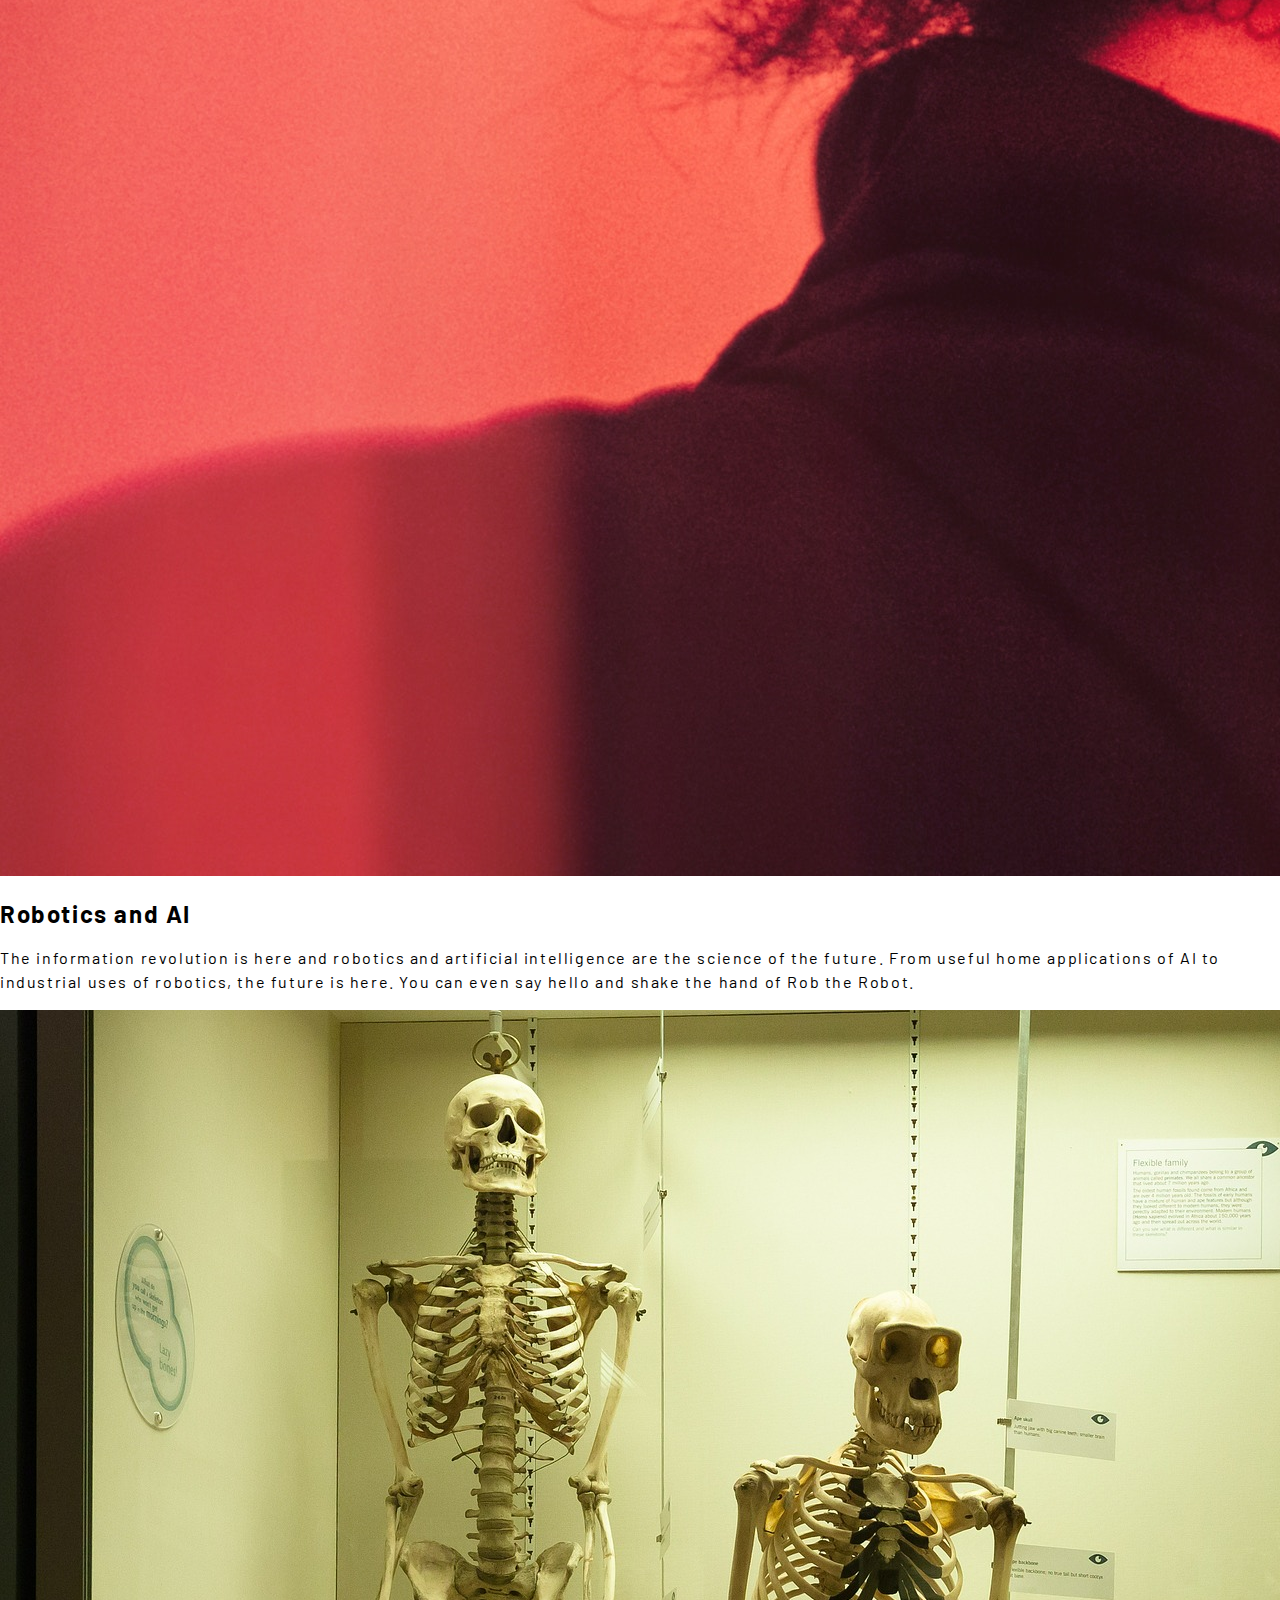
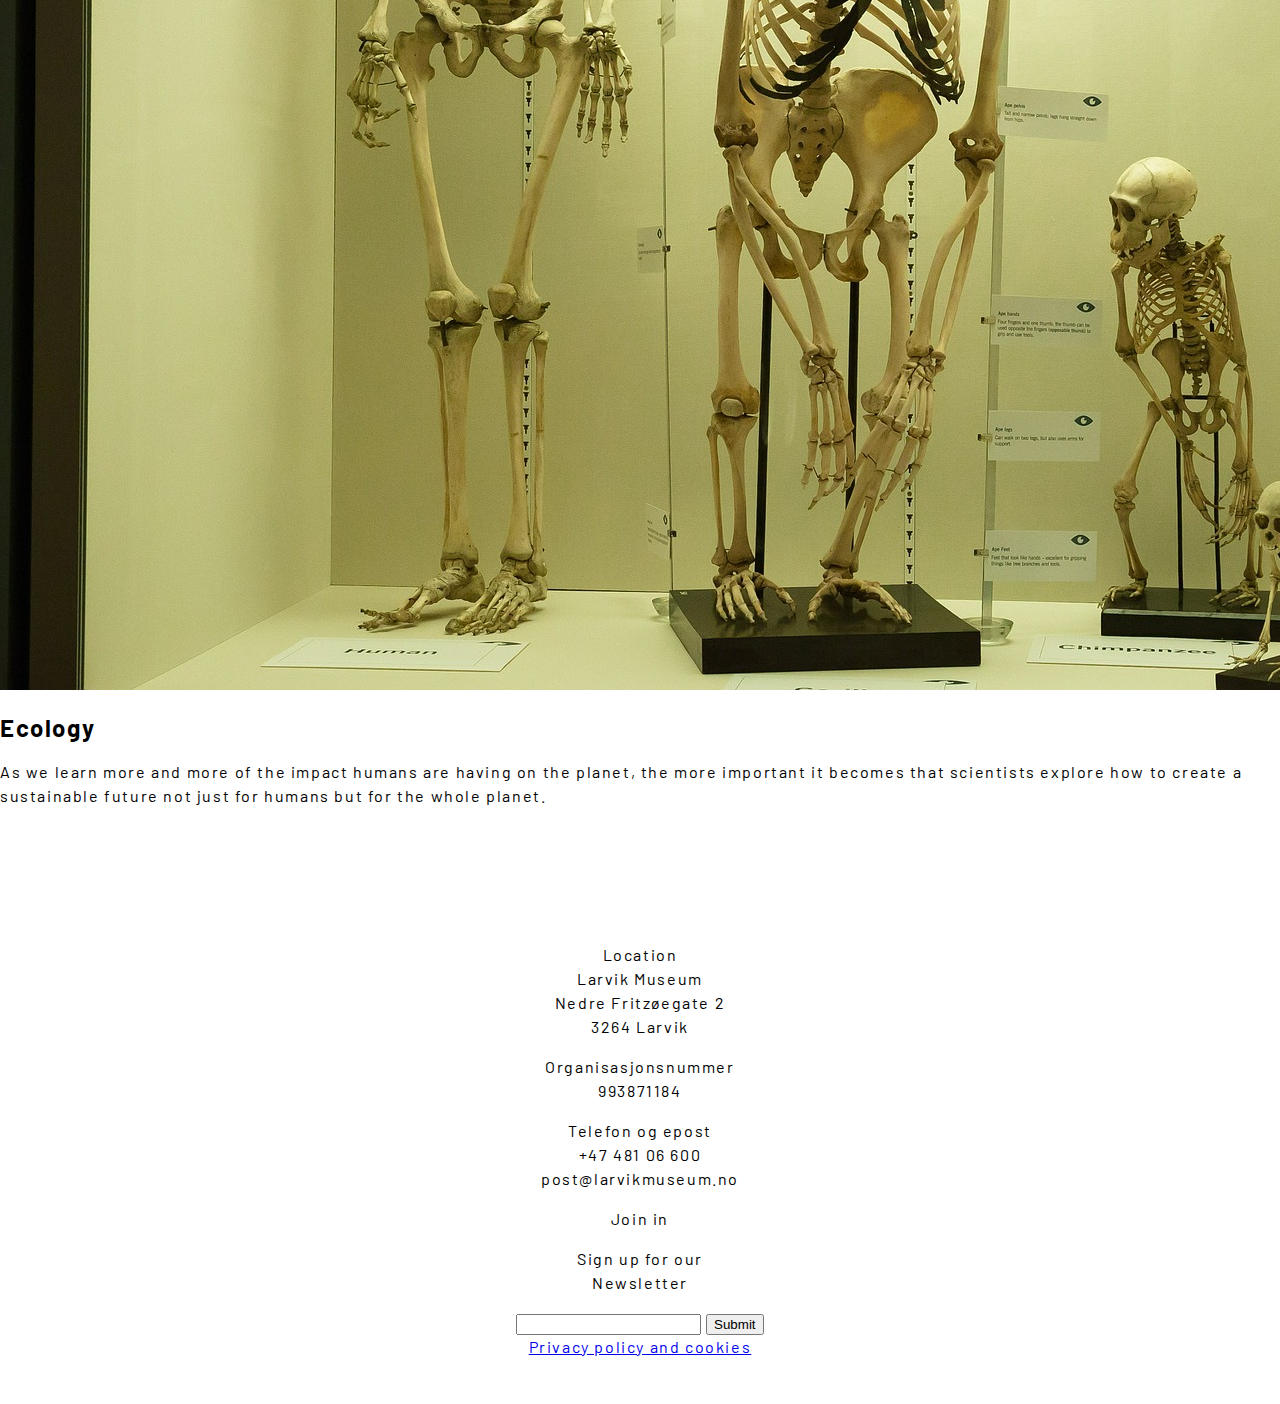
==== commit c01b1f3b: "mobilefirst design start" ====
--- a/pages/exhibitionspaces.html
+++ b/pages/exhibitionspaces.html
@@ -40,40 +40,45 @@
         <img src="../img/cosmology.jpg" alt="test" />
         <section>
           <h2>Cosmology</h2>
-          <p>bla bla</p>
-          <p>bla bla</p>
+          <p>
+            Explore the wonders of our cosmos. Our fantastic exhibition, ‘The Sky Above Us’, explores the night sky and what we can see and know about the universe around us. We’ll locate the various constellations and galaxies that can be seen and learn a bit about the early navigators who used the
+            stars to travel by
+          </p>
+          <p>Follow the journey of our solar exploration: from early Arab traders, toGalileo’s telescope, to the latest exploration of the planets in our solar system.</p>
         </section>
       </article>
       <article class="goldenratio">
         <img src="../img/evolution.jpg" alt="test" />
         <section>
           <h2>Evolution</h2>
-          <p>bla bla</p>
-          <p>bla bla</p>
+          <p>For centuries, philosophers and scientists have wrestled with the question of our origins. Where do we come from and how did we get here? Since Darwinproposed his theory of evolution we have had a framework for exploring and understanding our place in this world.</p>
+          <p>Discover the origins of life on this planet and how the species we know today have evolved our time. You can also take some time to meet a few of the creatures who didn’t survive, including our Woolly Mammoth, the Dodos, and a number of dinosaurs too.</p>
         </section>
       </article>
       <article class="goldenratio">
         <img src="../img/biology.jpg" alt="test" />
         <section>
           <h2>Biology and Medicine</h2>
-          <p>bla bla</p>
-          <p>bla bla</p>
+          <p>From micro-organisms to the human body, major breakthroughs in biology are offering us unique insights into the great wonders of the tiny world.</p>
+          <p>
+            For many people their life expectancy is much longer and their quality of life much improved, thanks to the growth of our understanding of medicine. Over a series of exhibits we explore the history of medicine and take a look at some major breakthroughs including the discovery of
+            penicillin and the first heart transplant.
+          </p>
+          <p>Many of our great medicinal discoveries have come not only from the lab, but also from observing animals in the wild. Often our fellow creatures have beat us to it.</p>
         </section>
       </article>
       <article class="goldenratio">
         <img src="../img/vr.jpg" alt="test" />
         <section>
           <h2>Robotics and AI</h2>
-          <p>bla bla</p>
-          <p>bla bla</p>
+          <p>The information revolution is here and robotics and artificial intelligence are the science of the future. From useful home applications of AI to industrial uses of robotics, the future is here. You can even say hello and shake the hand of Rob the Robot.</p>
         </section>
       </article>
       <article class="goldenratio">
         <img src="../img/ecology.jpg" alt="test" />
         <section>
           <h2>Ecology</h2>
-          <p>bla bla</p>
-          <p>bla bla</p>
+          <p>As we learn more and more of the impact humans are having on the planet, the more important it becomes that scientists explore how to create a sustainable future not just for humans but for the whole planet.</p>
         </section>
       </article>
     </main>
--- a/styles/styles.css
+++ b/styles/styles.css
@@ -1,5 +1,25 @@
+@import url("https://fonts.googleapis.com/css2?family=Barlow&display=swap");
+
 body {
   background: white;
+  margin: 0;
+  font-family: "Barlow", sans-serif;
+  letter-spacing: 0.1rem;
+  line-height: 150%;
+}
+
+.grid {
+  display: grid;
+}
+
+nav div {
+  padding: 35px 0;
+}
+
+nav div p {
+  margin: 0;
+
+  font-size: 0.8rem;
 }
 
 .grid {
@@ -8,4 +28,121 @@
 
 .threecolumns {
   grid-template-columns: 1fr 1fr 1fr;
+  display: none;
 }
+
+.threecolumns a {
+  text-align: center;
+}
+
+nav {
+  background: #517ab0;
+  display: grid;
+  grid-template-columns: 1fr 2fr 0.5fr;
+  justify-content: center;
+  align-content: center;
+}
+
+#hamburger-menu {
+  display: none;
+}
+
+#hamburger-menu:checked ~ #menuList {
+  display: none;
+}
+
+label[for="hamburger-menu"] i {
+  font-size: 3rem;
+  position: relative;
+  top: 50%;
+  transform: translateY(-50%);
+}
+
+#menuList {
+  position: fixed;
+  left: 0;
+  top: 15vh;
+  width: 100%;
+  background: white;
+  margin: 0;
+  z-index: 10;
+  display: grid;
+  gap: 20px;
+  text-align: center;
+  margin: 0;
+  padding: 40px 0;
+}
+
+#menuList li {
+  list-style-type: none;
+}
+
+#menuList li a:visited,
+#menuList li a,
+#menuList li a:active {
+  text-decoration: none;
+}
+
+main .withcircle {
+  max-width: 100vw;
+  overflow: hidden;
+}
+
+.withcircle img {
+  width: 100%;
+  height: 250px;
+}
+
+.withcircle .circletext {
+  background: rgba(0, 0, 0, 0.5);
+  width: 50vw;
+  height: 50vw;
+  border-radius: 50%;
+  position: absolute;
+  left: 50%;
+  transform: translateY(-80%) translateX(-50%);
+  color: white;
+  text-align: center;
+}
+
+.circletext h1,
+.circletext p {
+  position: relative;
+  top: 30%;
+  transform: translateY(-40%);
+  text-transform: capitalize;
+  line-height: 2.2rem;
+}
+
+section.gallery {
+  display: grid;
+  width: 100vw;
+  grid-template-columns: 1fr 1fr;
+  grid-template-rows: 1fr 1fr;
+  justify-items: center;
+  margin-top: 20px;
+  row-gap: 20px;
+}
+
+section.gallery .card {
+  max-width: 160px;
+  max-height: 400px;
+  overflow: hidden;
+  text-align: center;
+}
+section.gallery .card img {
+  width: 100%;
+}
+
+section.gallery .card span {
+  position: relative;
+  top: -60px;
+  color: white;
+}
+
+footer.threecolumns {
+  display: block;
+  text-align: center;
+  margin-top: 15vh;
+  padding-bottom: 5vh;
+}
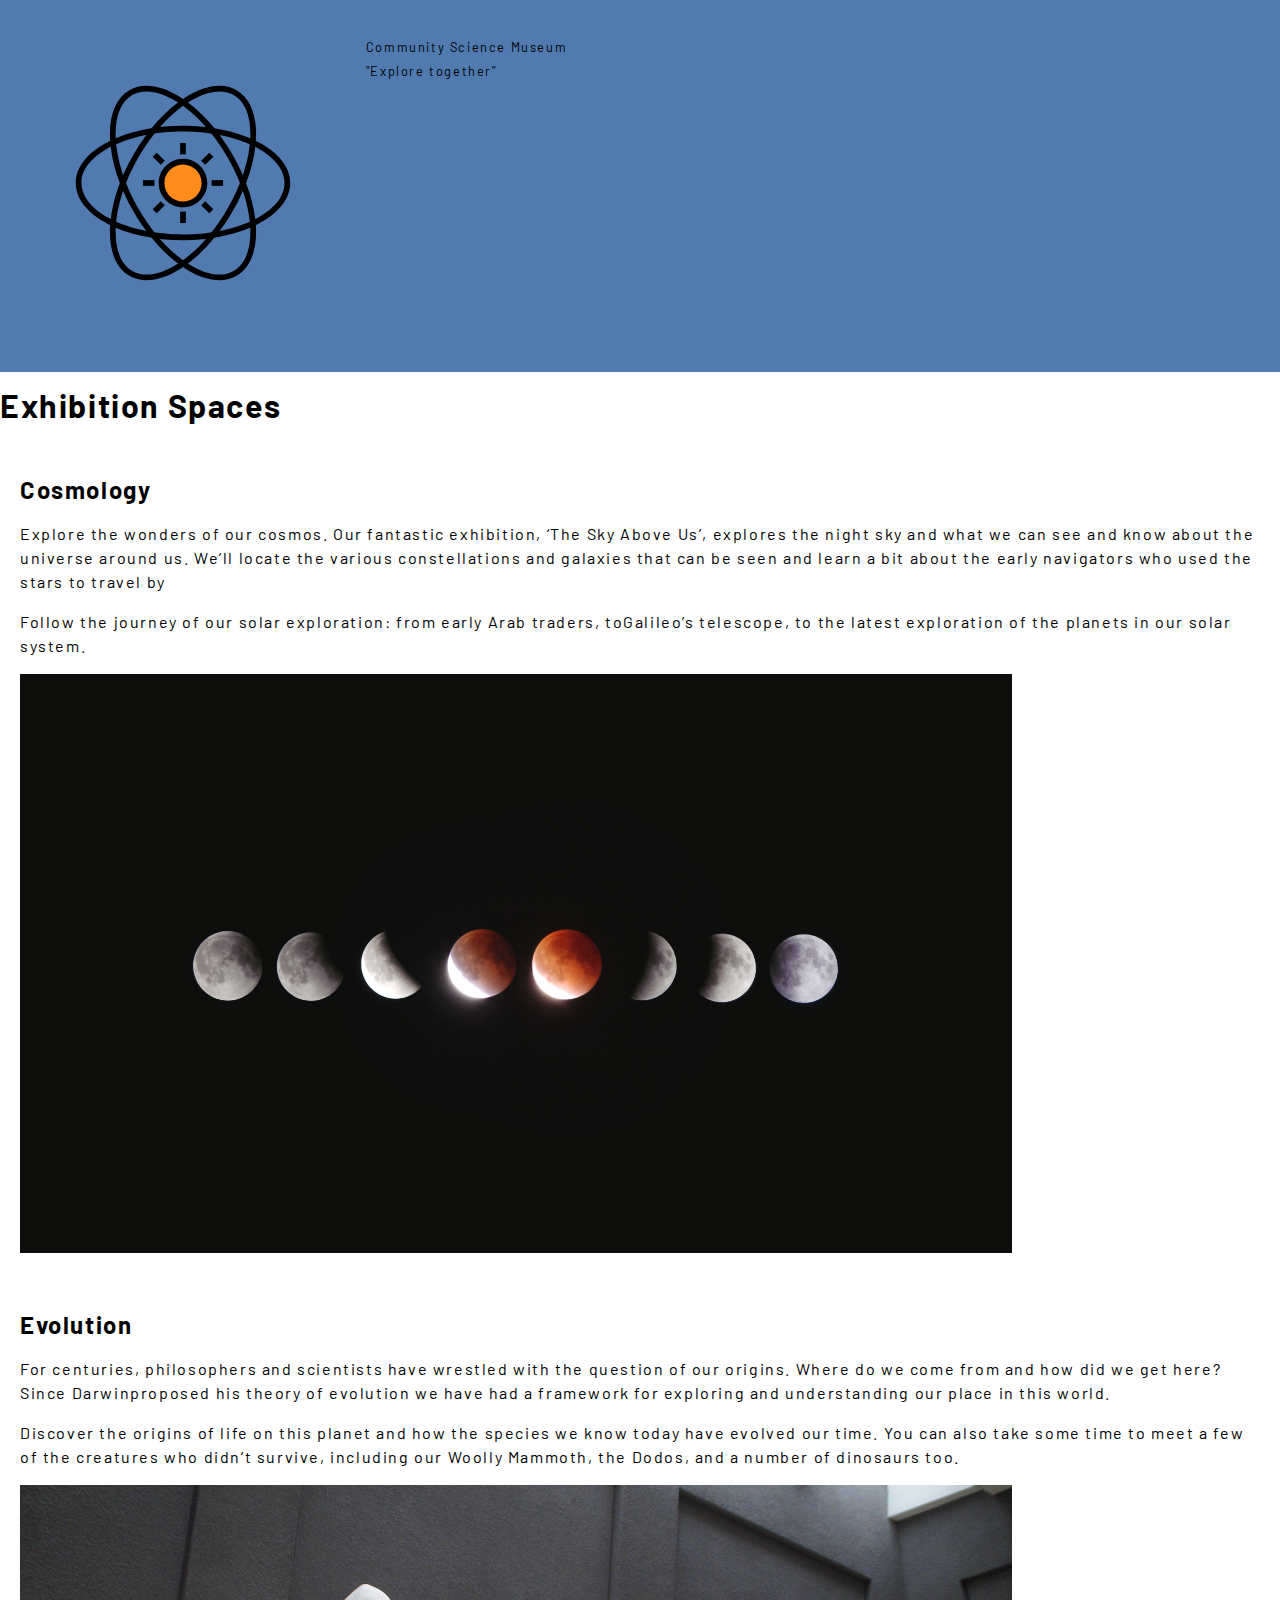
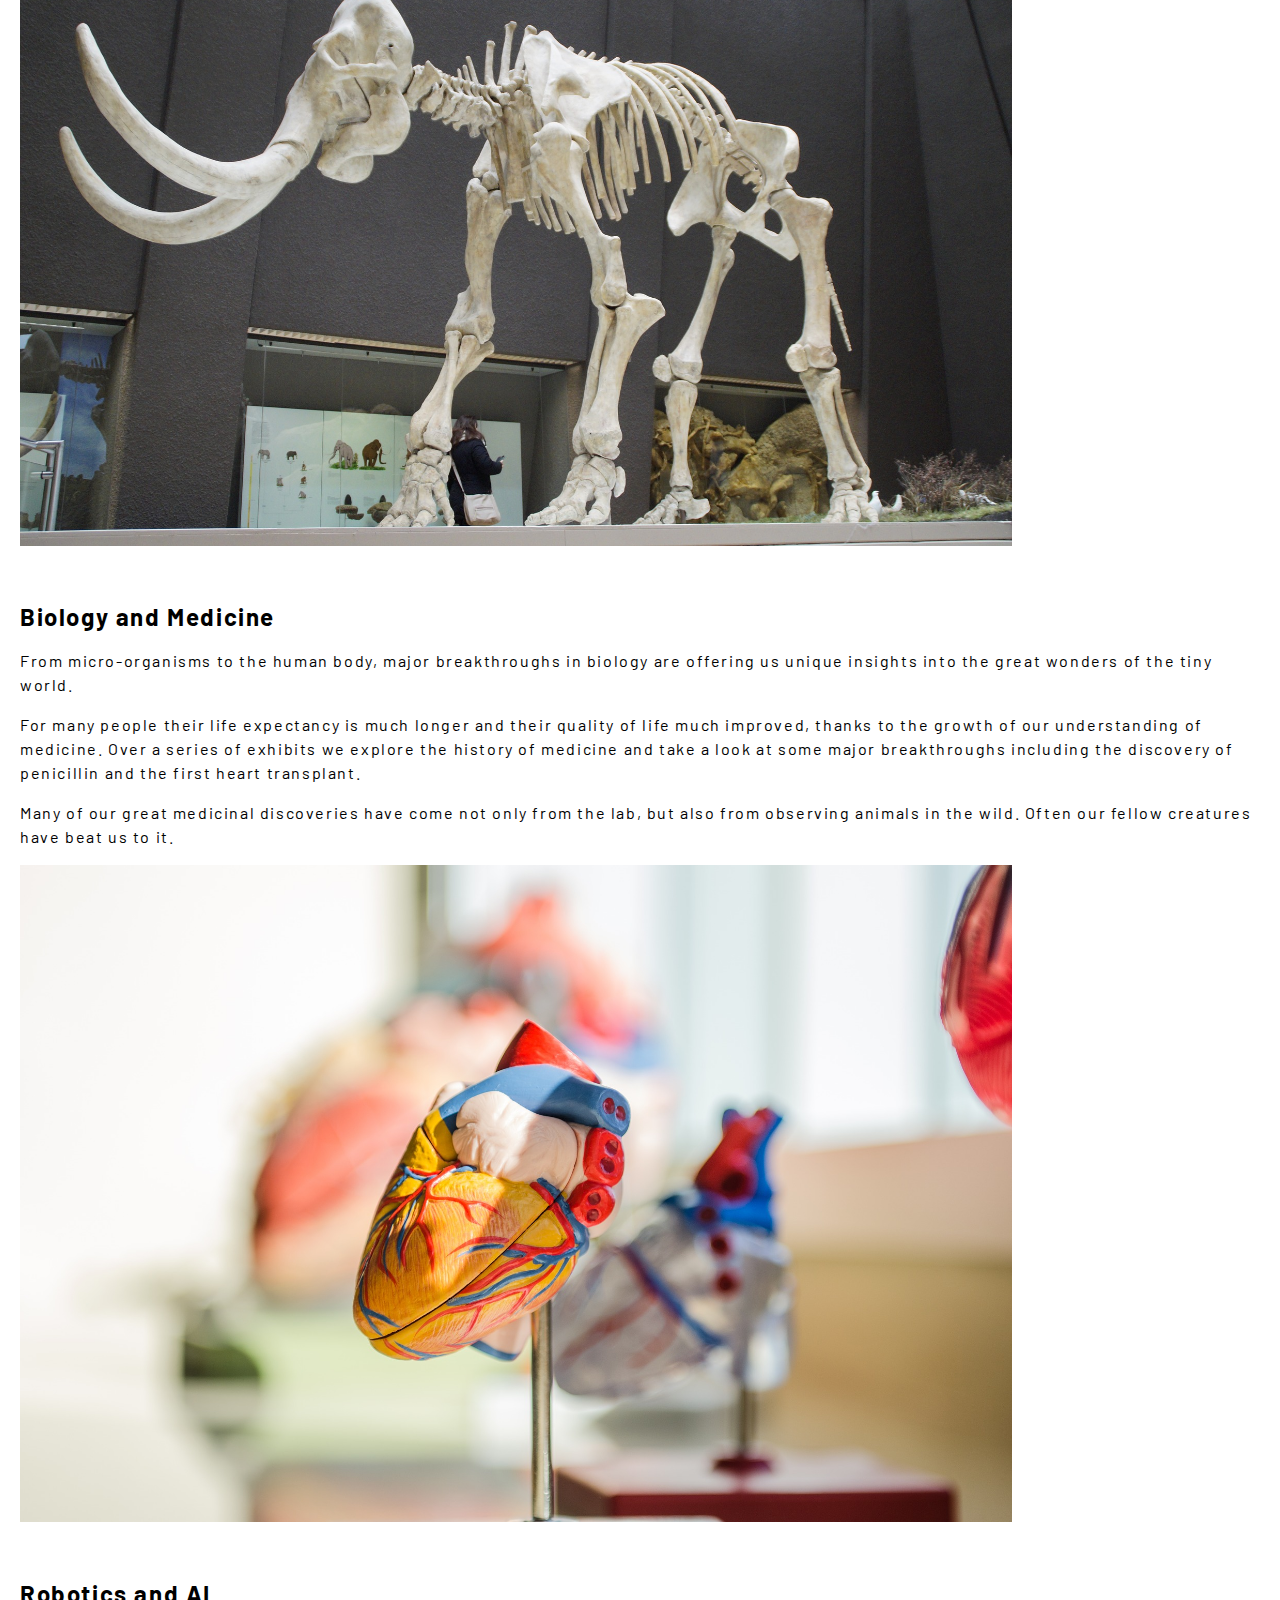
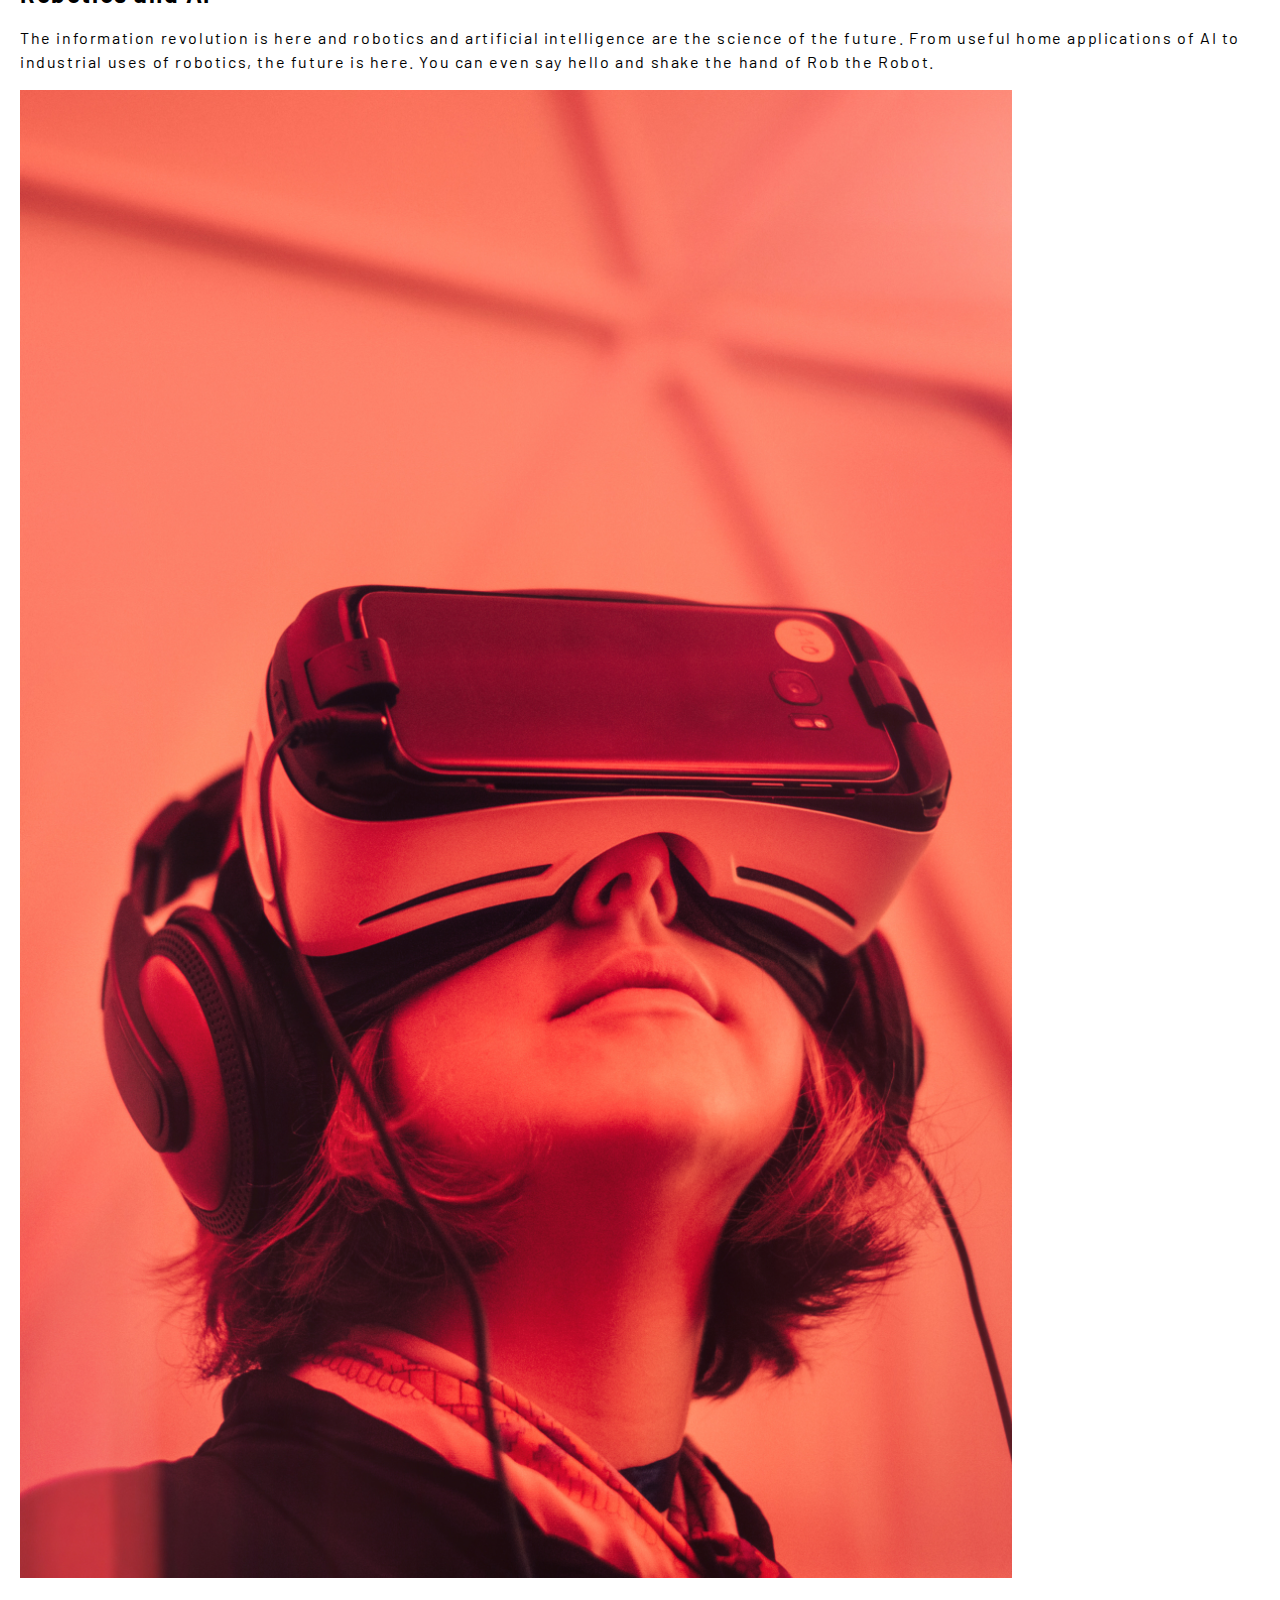
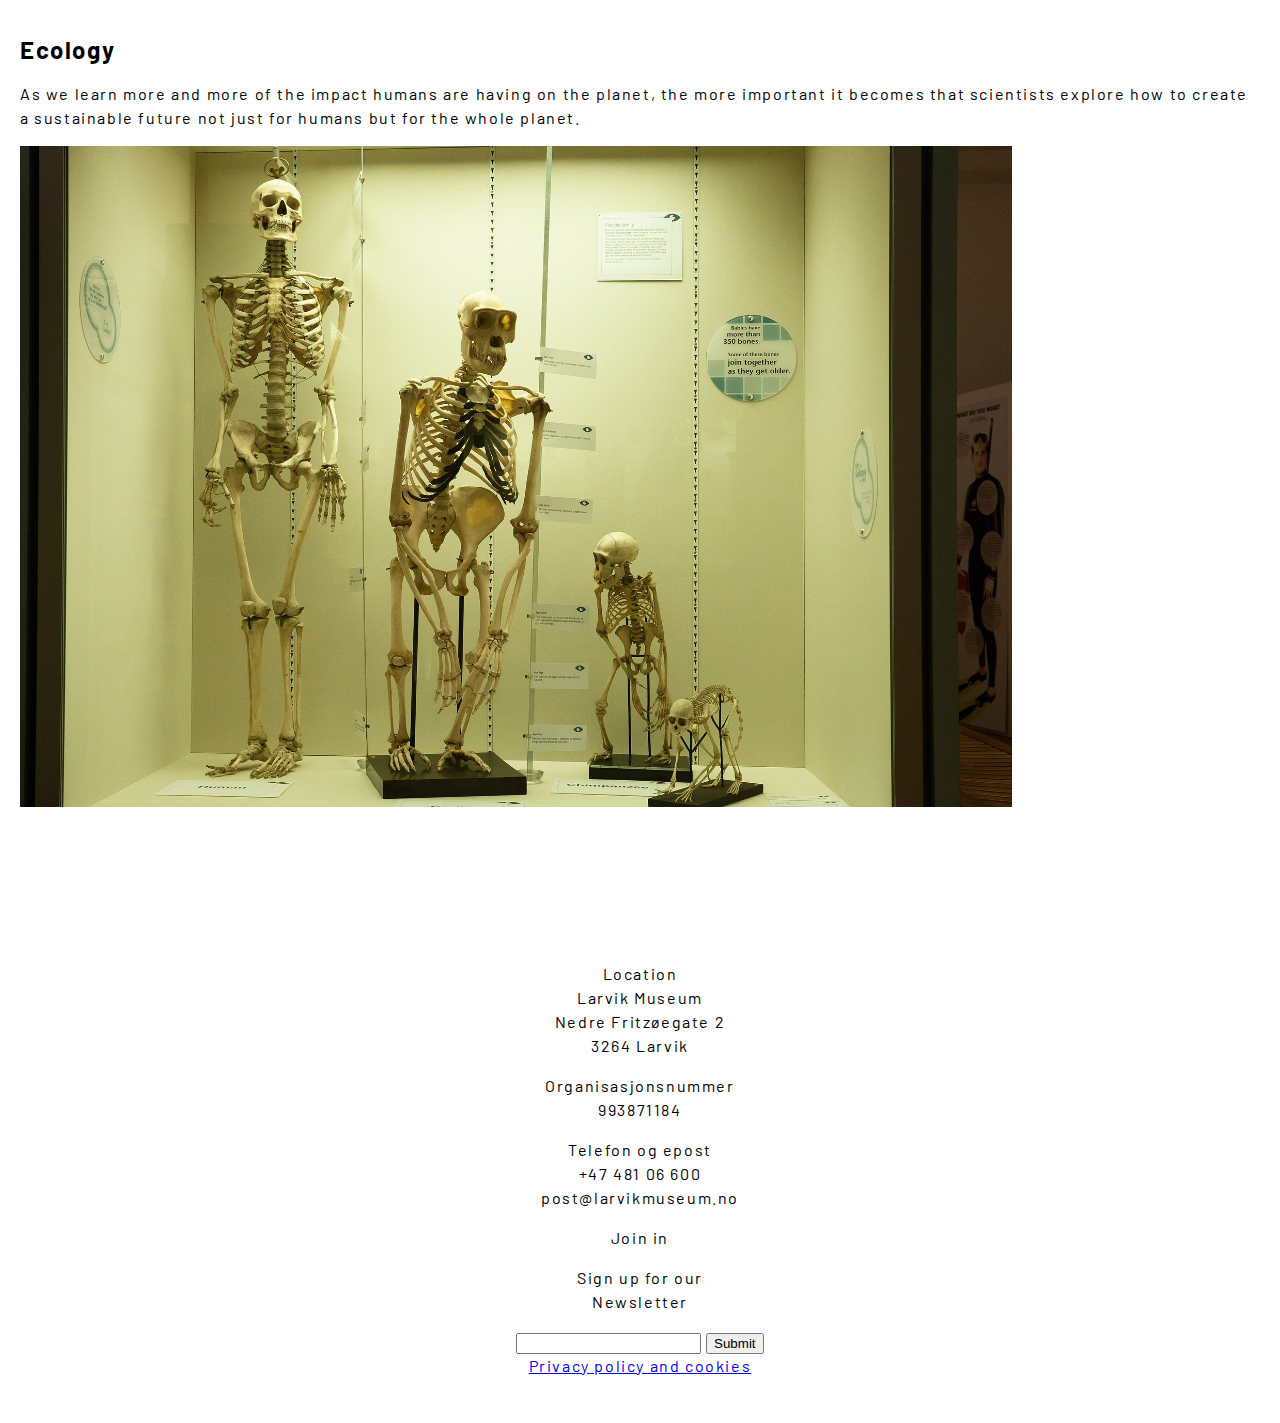
==== commit e68da32d: "continued effort on Mobilefirst design" ====
--- a/pages/exhibitionspaces.html
+++ b/pages/exhibitionspaces.html
@@ -13,24 +13,23 @@
     <header>
       <nav>
         <a href="../index.html"><img src="../img/logo.svg" alt="museum logo" /></a>
-        <div class="grid">
+        <div>
           <p>Community Science Museum</p>
           <p>"Explore together"</p>
         </div>
-        <form>
-          <input type="text" />
-          <input type="submit" />
-        </form>
-        <label for="hamburger-menu"><i class="fas fa-bars"></i></label>
-        <input type="checkbox" id="hamburger-menu" />
+        <label for="hamburger-menu"><i class="fas fa-bars"></i> </label><input type="checkbox" id="hamburger-menu" checked="true" />
 
-        <ul>
+        <ul id="menuList">
           <li><a href="../index.html">Home</a></li>
           <li><a href="visit.html">Visit</a></li>
           <li><a href="explore.html">Explore</a></li>
           <li><a href="getinvolved.html">Get Involved</a></li>
           <li><a href="exhibitionspaces.html">Exhibition Spaces</a></li>
           <li><a href="specialevents.html">Special Events and Exhibitions</a></li>
+          <form action="../index.html" method="GET">
+            <input type="text" name="search" placeholder="Search" /><button type="submit"><i class="fas fa-search"></i></button>
+          </form>
+          <img src="../img/logo.svg" alt="museum logo" />
         </ul>
       </nav>
     </header>
--- a/styles/styles.css
+++ b/styles/styles.css
@@ -56,25 +56,60 @@
   position: relative;
   top: 50%;
   transform: translateY(-50%);
+  z-index: 11;
 }
 
 #menuList {
-  position: fixed;
+  position: absolute;
   left: 0;
-  top: 15vh;
+  top: 0vh;
   width: 100%;
   background: white;
   margin: 0;
   z-index: 10;
   display: grid;
-  gap: 20px;
-  text-align: center;
-  margin: 0;
-  padding: 40px 0;
+  gap: 30px;
+  text-align: left;
+  margin: 0;
+  padding: 60px 0;
 }
 
 #menuList li {
   list-style-type: none;
+  padding-left: 50px;
+}
+
+#menuList li:before {
+  display: inline-block;
+  content: "";
+  width: 10px;
+  height: 30px;
+  background: #517ab0;
+  border-radius: 20px;
+  margin-right: 10px;
+  transform: translateY(10px);
+}
+
+#menuList form {
+  padding-left: 50px;
+  margin-top: 20px;
+}
+
+#menuList form input[type="text"],
+#menuList form button {
+  border: none;
+  outline: 2px solid #517ab0;
+  padding: 4px 5px;
+}
+#menuList form button {
+  background: #517ab0;
+  color: white;
+}
+
+#menuList img {
+  width: 200px;
+  margin-left: auto;
+  margin-right: auto;
 }
 
 #menuList li a:visited,
@@ -146,3 +181,23 @@
   margin-top: 15vh;
   padding-bottom: 5vh;
 }
+.goldenratio h2 {
+  grid-area: title;
+}
+.goldenratio img {
+  grid-area: image;
+  max-width: 80%;
+  align-self: center;
+}
+
+.goldenratio p {
+  grid-area: text;
+}
+.goldenratio {
+  display: grid;
+  grid-template-areas:
+    "title title"
+    "image text"
+    "image text";
+  padding: 20px;
+}
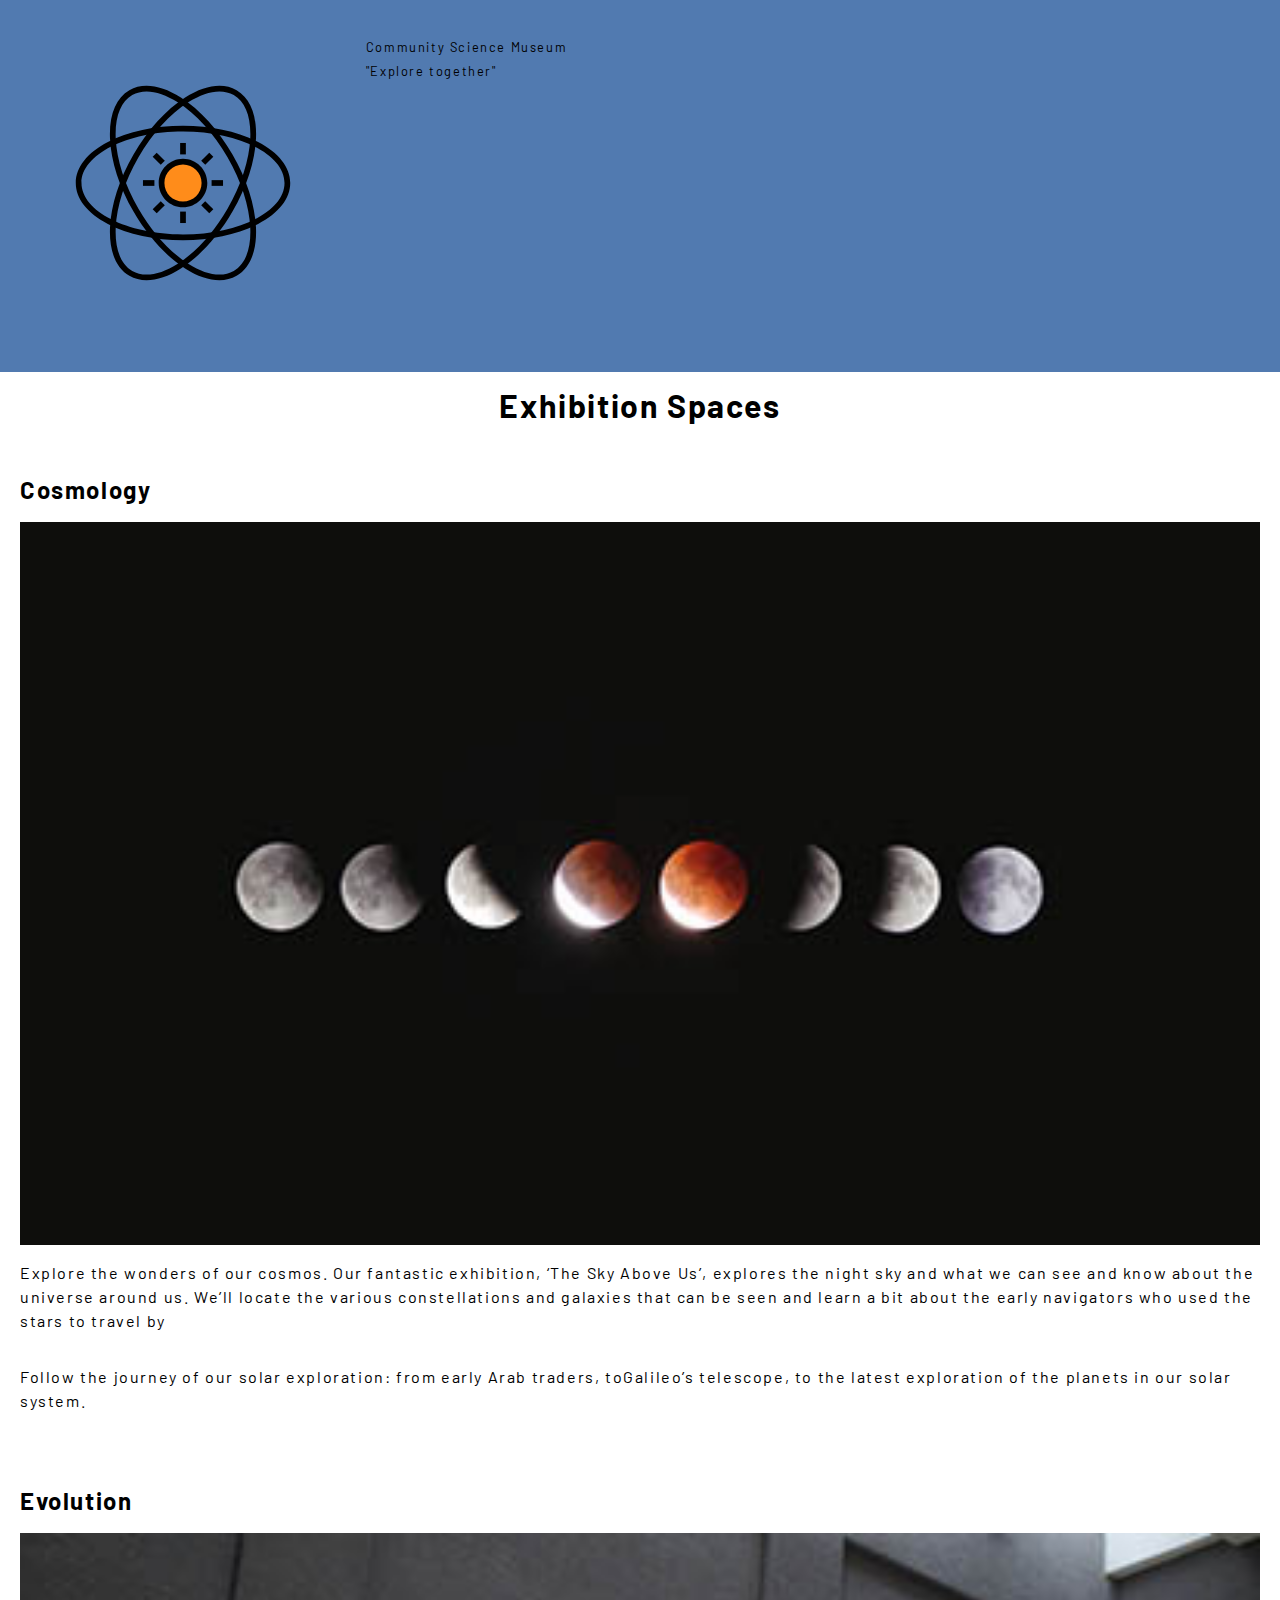
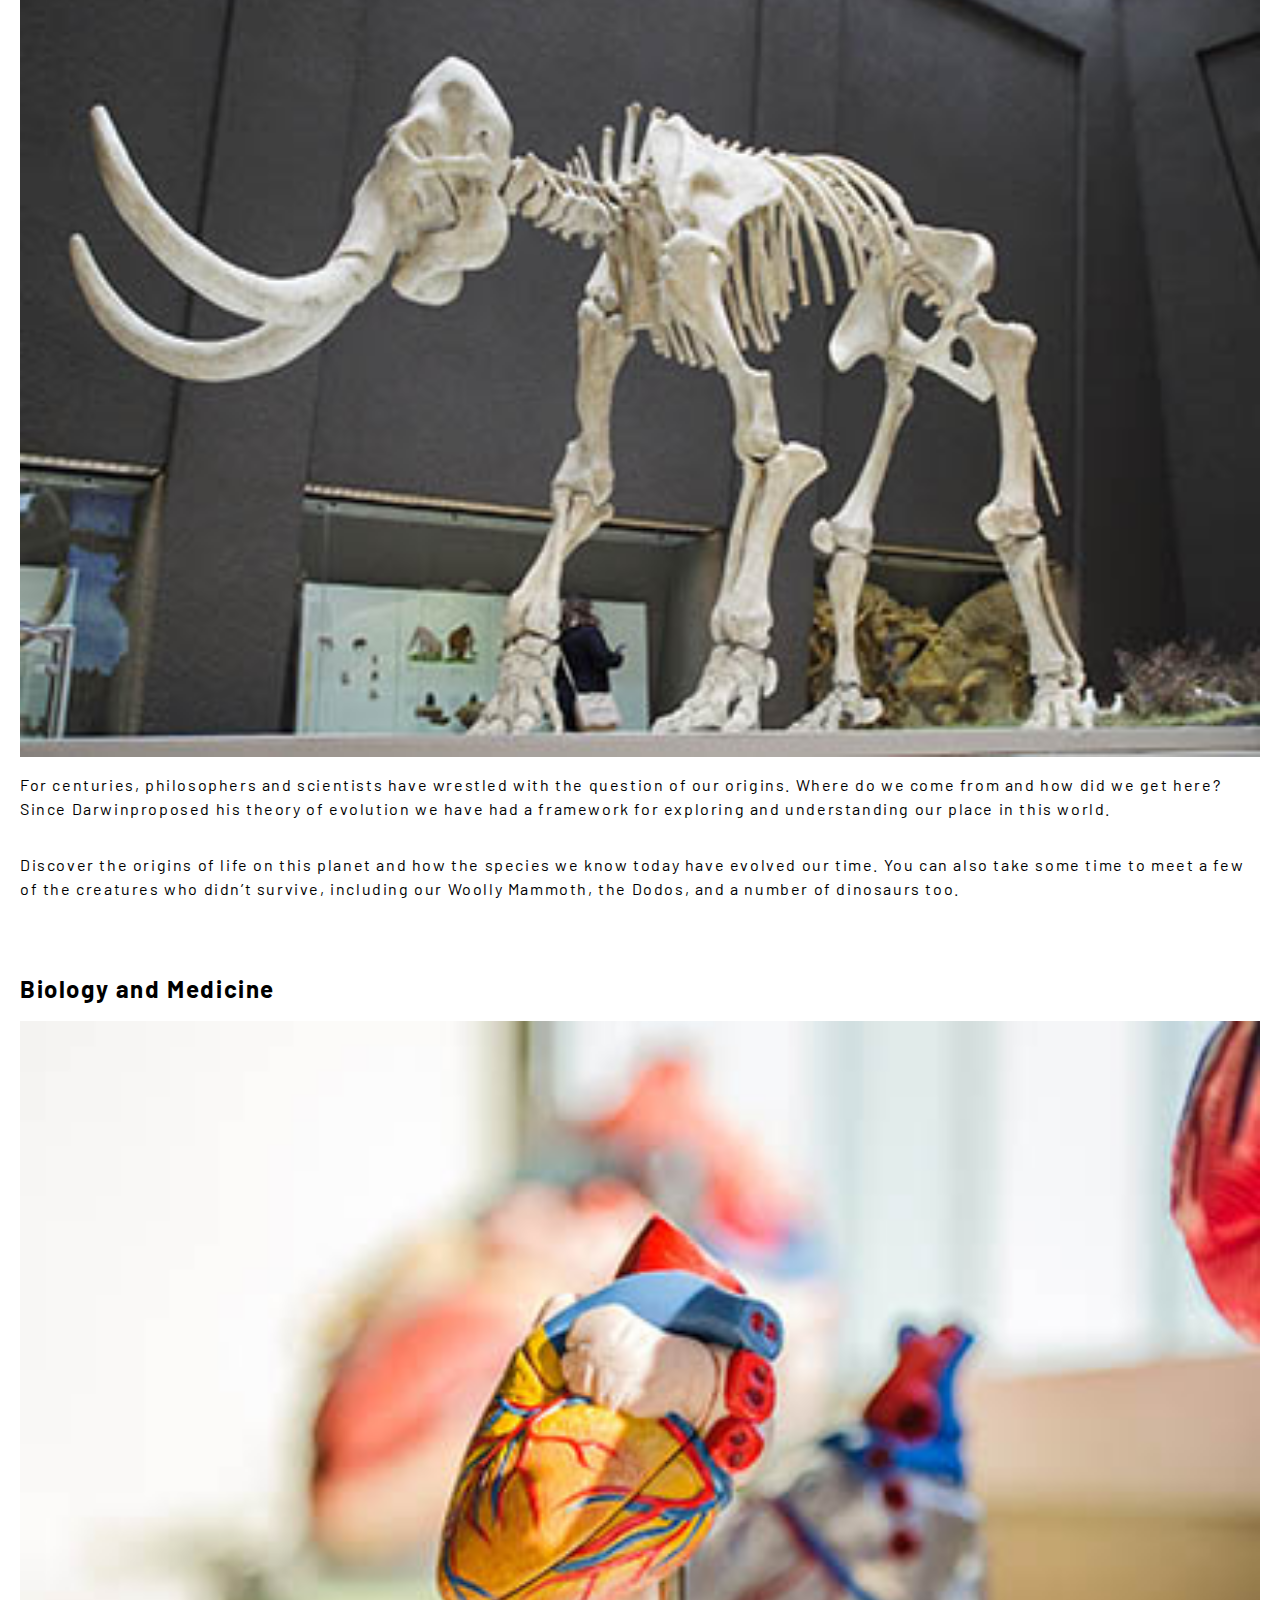
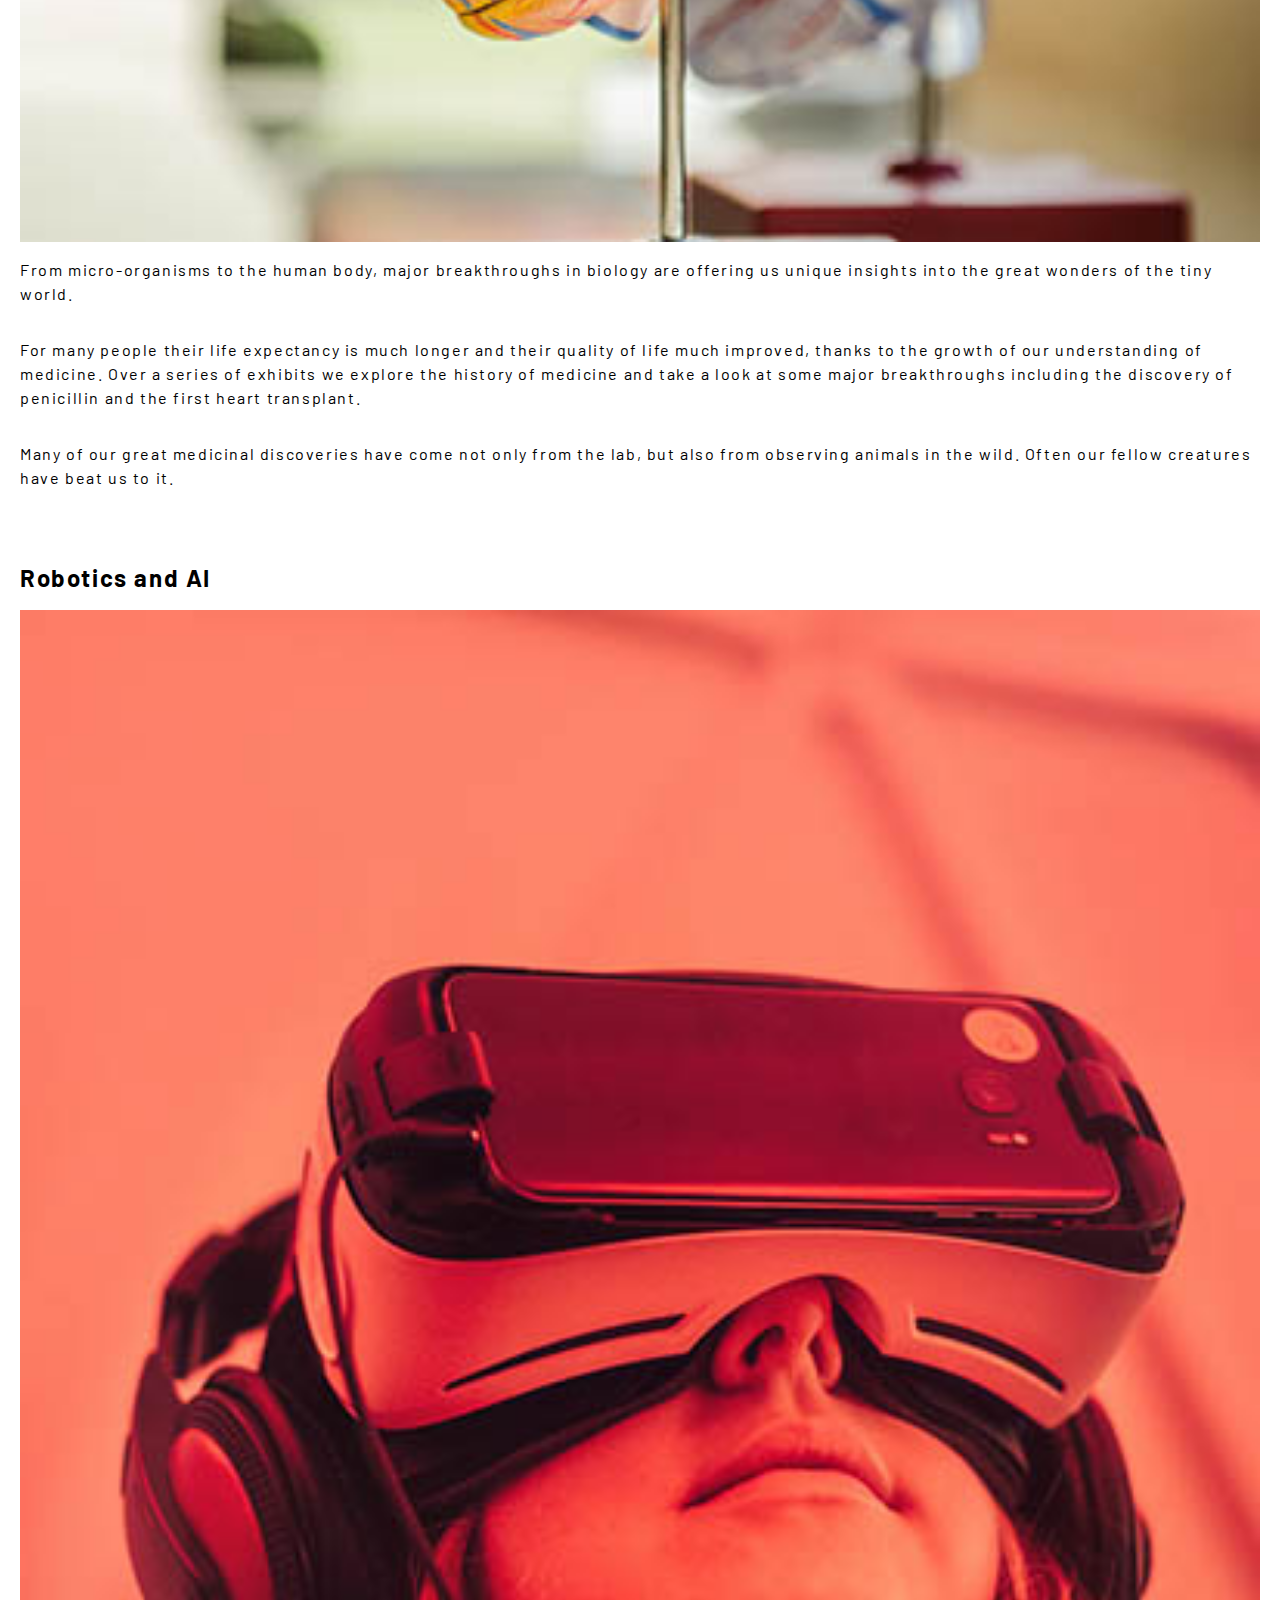
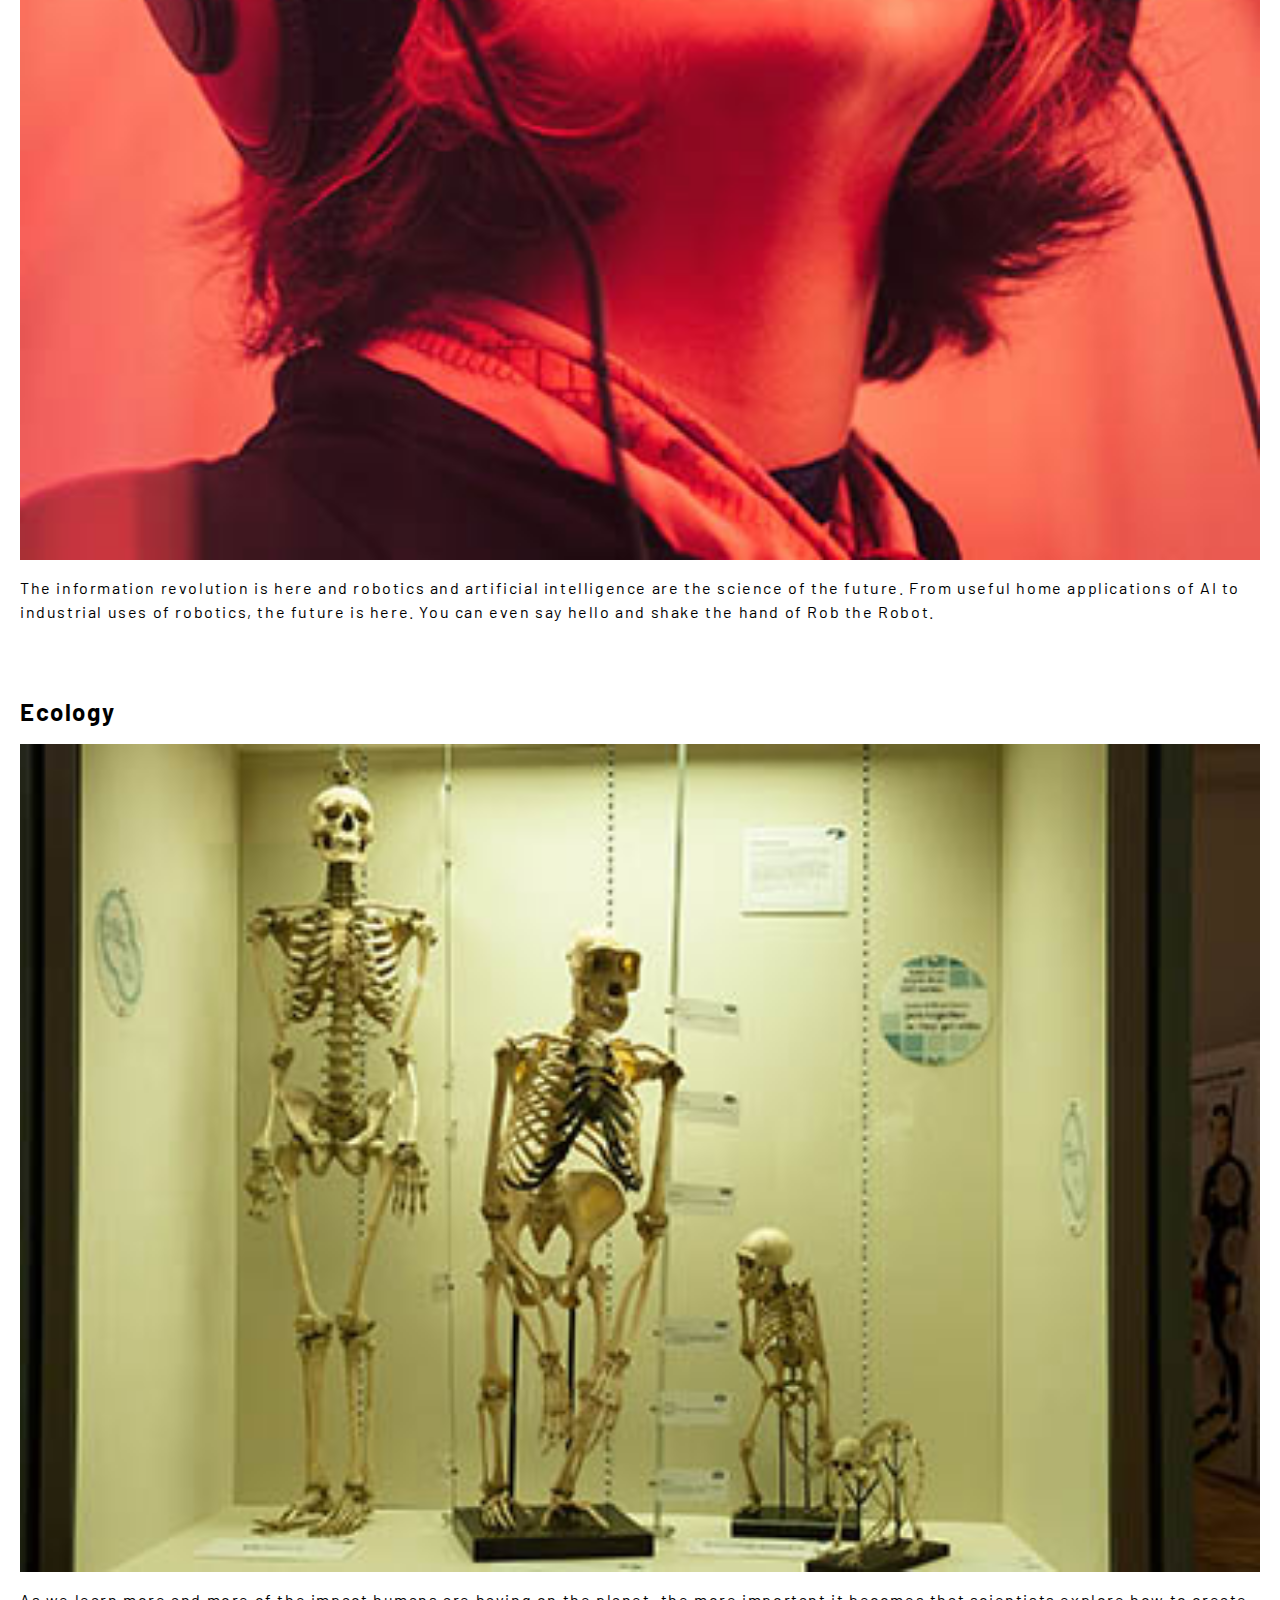
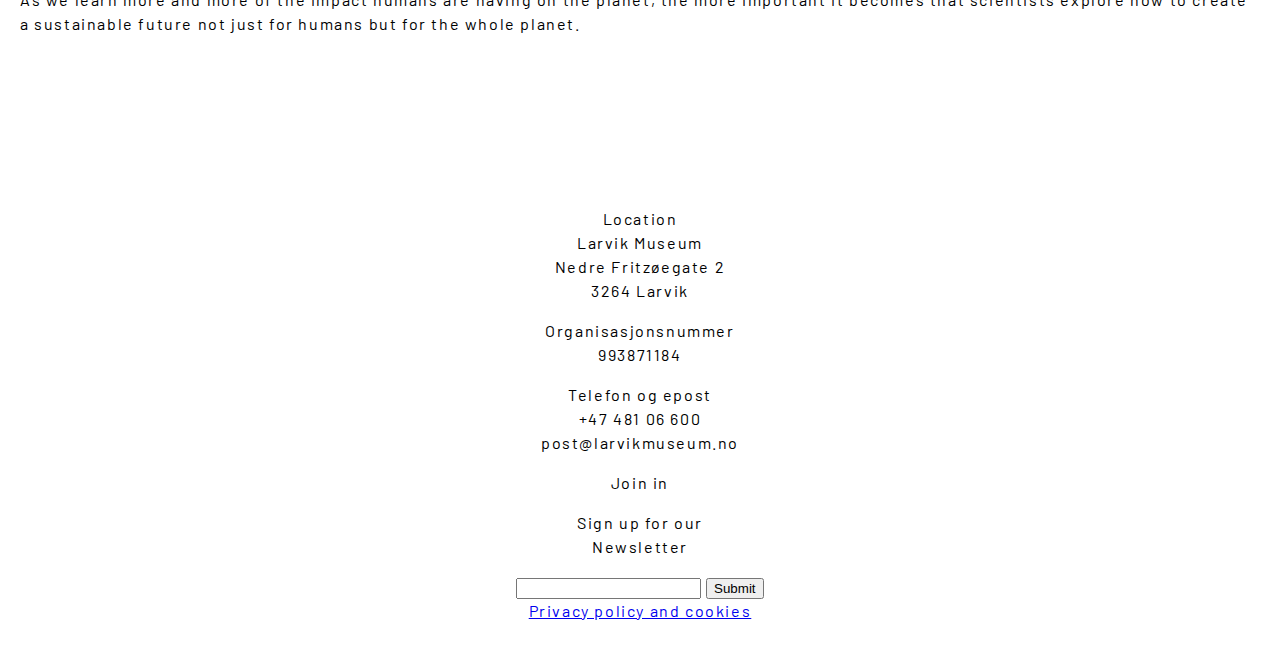
==== commit bba0a202: "continued CSS effort" ====
--- a/pages/exhibitionspaces.html
+++ b/pages/exhibitionspaces.html
@@ -35,50 +35,43 @@
     </header>
     <main>
       <h1>Exhibition Spaces</h1>
-      <article class="goldenratio">
+      <article class="grid">
+        <h2>Cosmology</h2>
         <img src="../img/cosmology.jpg" alt="test" />
-        <section>
-          <h2>Cosmology</h2>
-          <p>
-            Explore the wonders of our cosmos. Our fantastic exhibition, ‘The Sky Above Us’, explores the night sky and what we can see and know about the universe around us. We’ll locate the various constellations and galaxies that can be seen and learn a bit about the early navigators who used the
-            stars to travel by
-          </p>
-          <p>Follow the journey of our solar exploration: from early Arab traders, toGalileo’s telescope, to the latest exploration of the planets in our solar system.</p>
-        </section>
+
+        <p>
+          Explore the wonders of our cosmos. Our fantastic exhibition, ‘The Sky Above Us’, explores the night sky and what we can see and know about the universe around us. We’ll locate the various constellations and galaxies that can be seen and learn a bit about the early navigators who used the
+          stars to travel by
+        </p>
+        <p>Follow the journey of our solar exploration: from early Arab traders, toGalileo’s telescope, to the latest exploration of the planets in our solar system.</p>
       </article>
-      <article class="goldenratio">
+      <article class="grid">
+        <h2>Evolution</h2>
         <img src="../img/evolution.jpg" alt="test" />
-        <section>
-          <h2>Evolution</h2>
-          <p>For centuries, philosophers and scientists have wrestled with the question of our origins. Where do we come from and how did we get here? Since Darwinproposed his theory of evolution we have had a framework for exploring and understanding our place in this world.</p>
-          <p>Discover the origins of life on this planet and how the species we know today have evolved our time. You can also take some time to meet a few of the creatures who didn’t survive, including our Woolly Mammoth, the Dodos, and a number of dinosaurs too.</p>
-        </section>
+
+        <p>For centuries, philosophers and scientists have wrestled with the question of our origins. Where do we come from and how did we get here? Since Darwinproposed his theory of evolution we have had a framework for exploring and understanding our place in this world.</p>
+        <p>Discover the origins of life on this planet and how the species we know today have evolved our time. You can also take some time to meet a few of the creatures who didn’t survive, including our Woolly Mammoth, the Dodos, and a number of dinosaurs too.</p>
       </article>
-      <article class="goldenratio">
+      <article class="grid">
+        <h2>Biology and Medicine</h2>
         <img src="../img/biology.jpg" alt="test" />
-        <section>
-          <h2>Biology and Medicine</h2>
-          <p>From micro-organisms to the human body, major breakthroughs in biology are offering us unique insights into the great wonders of the tiny world.</p>
-          <p>
-            For many people their life expectancy is much longer and their quality of life much improved, thanks to the growth of our understanding of medicine. Over a series of exhibits we explore the history of medicine and take a look at some major breakthroughs including the discovery of
-            penicillin and the first heart transplant.
-          </p>
-          <p>Many of our great medicinal discoveries have come not only from the lab, but also from observing animals in the wild. Often our fellow creatures have beat us to it.</p>
-        </section>
+
+        <p>From micro-organisms to the human body, major breakthroughs in biology are offering us unique insights into the great wonders of the tiny world.</p>
+        <p>
+          For many people their life expectancy is much longer and their quality of life much improved, thanks to the growth of our understanding of medicine. Over a series of exhibits we explore the history of medicine and take a look at some major breakthroughs including the discovery of
+          penicillin and the first heart transplant.
+        </p>
+        <p>Many of our great medicinal discoveries have come not only from the lab, but also from observing animals in the wild. Often our fellow creatures have beat us to it.</p>
       </article>
-      <article class="goldenratio">
+      <article class="grid">
+        <h2>Robotics and AI</h2>
         <img src="../img/vr.jpg" alt="test" />
-        <section>
-          <h2>Robotics and AI</h2>
-          <p>The information revolution is here and robotics and artificial intelligence are the science of the future. From useful home applications of AI to industrial uses of robotics, the future is here. You can even say hello and shake the hand of Rob the Robot.</p>
-        </section>
+        <p>The information revolution is here and robotics and artificial intelligence are the science of the future. From useful home applications of AI to industrial uses of robotics, the future is here. You can even say hello and shake the hand of Rob the Robot.</p>
       </article>
-      <article class="goldenratio">
+      <article class="grid">
+        <h2>Ecology</h2>
         <img src="../img/ecology.jpg" alt="test" />
-        <section>
-          <h2>Ecology</h2>
-          <p>As we learn more and more of the impact humans are having on the planet, the more important it becomes that scientists explore how to create a sustainable future not just for humans but for the whole planet.</p>
-        </section>
+        <p>As we learn more and more of the impact humans are having on the planet, the more important it becomes that scientists explore how to create a sustainable future not just for humans but for the whole planet.</p>
       </article>
     </main>
     <footer class="grid threecolumns">
--- a/styles/styles.css
+++ b/styles/styles.css
@@ -10,6 +10,14 @@
 
 .grid {
   display: grid;
+}
+
+article.grid {
+  padding: 20px;
+}
+
+.grid img {
+  width: 100%;
 }
 
 nav div {
@@ -123,9 +131,12 @@
   overflow: hidden;
 }
 
+main > h1 {
+  text-align: center;
+}
+
 .withcircle img {
   width: 100%;
-  height: 250px;
 }
 
 .withcircle .circletext {
@@ -156,7 +167,7 @@
   grid-template-rows: 1fr 1fr;
   justify-items: center;
   margin-top: 20px;
-  row-gap: 20px;
+  row-gap: 10px;
 }
 
 section.gallery .card {
@@ -201,3 +212,53 @@
     "image text";
   padding: 20px;
 }
+.goldenratio.mobileDifferent {
+  grid-template-areas: none;
+}
+.goldenratio.mobileDifferent img,
+.goldenratio.mobileDifferent h2 {
+  grid-area: auto;
+}
+
+.infoToExpand {
+  display: block;
+  animation: fadeIn linear forwards 0.3s;
+  position: relative;
+  text-align: center;
+  top: -5vh;
+}
+
+.expandInfo:not(:checked) ~ .infoToExpand,
+.expandInfo {
+  display: none;
+}
+
+.infoToExpand,
+.card label span {
+  background: #517ab0;
+  padding: 7px;
+  color: white;
+  font-size: 0.9rem;
+}
+
+@keyframes fadeIn {
+  0% {
+    opacity: 0;
+    transform: translateY(10px);
+  }
+  100% {
+    opacity: 1;
+    transform: translateY(0);
+  }
+}
+
+div.circletext p {
+  margin-top: 0;
+  font-size: 0.8rem;
+  display: grid;
+  transform: translateY(-50px);
+}
+div.circletext h2 {
+  margin-bottom: 0;
+  margin-top: 5vh;
+}
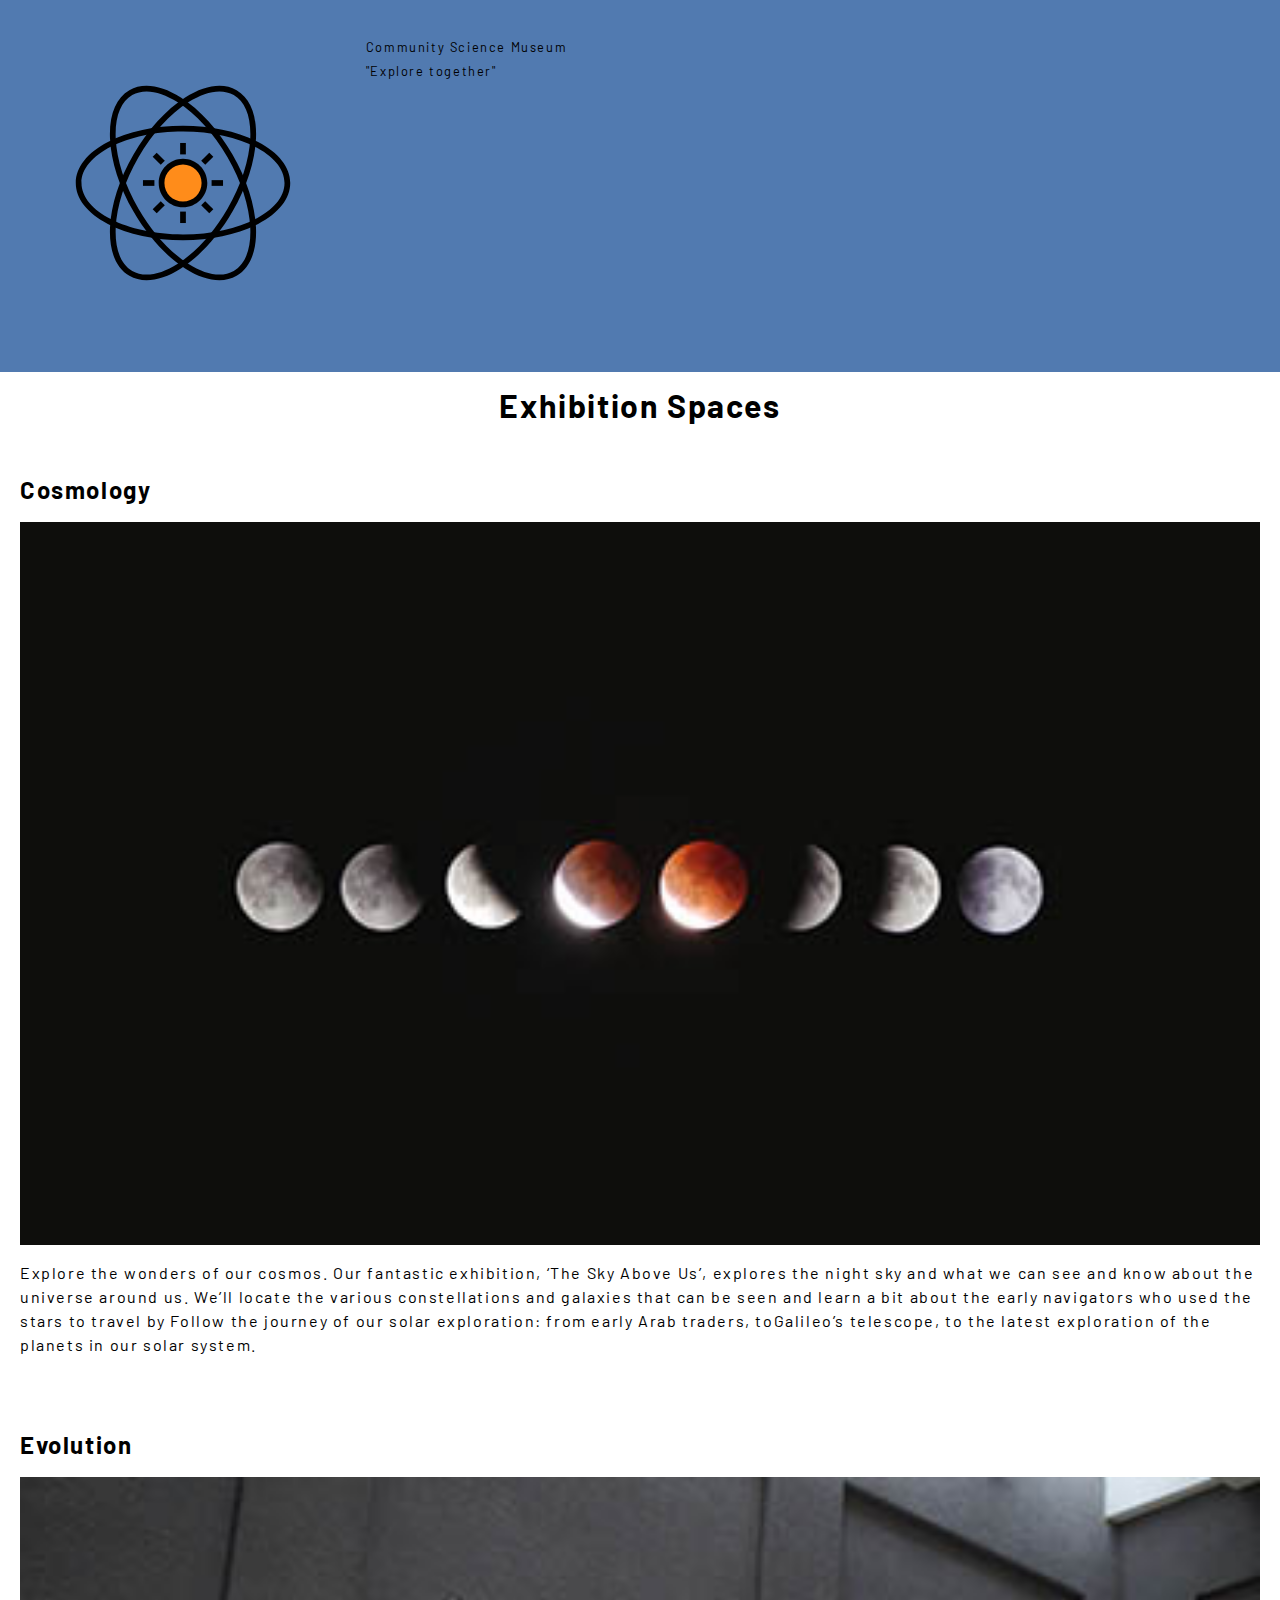
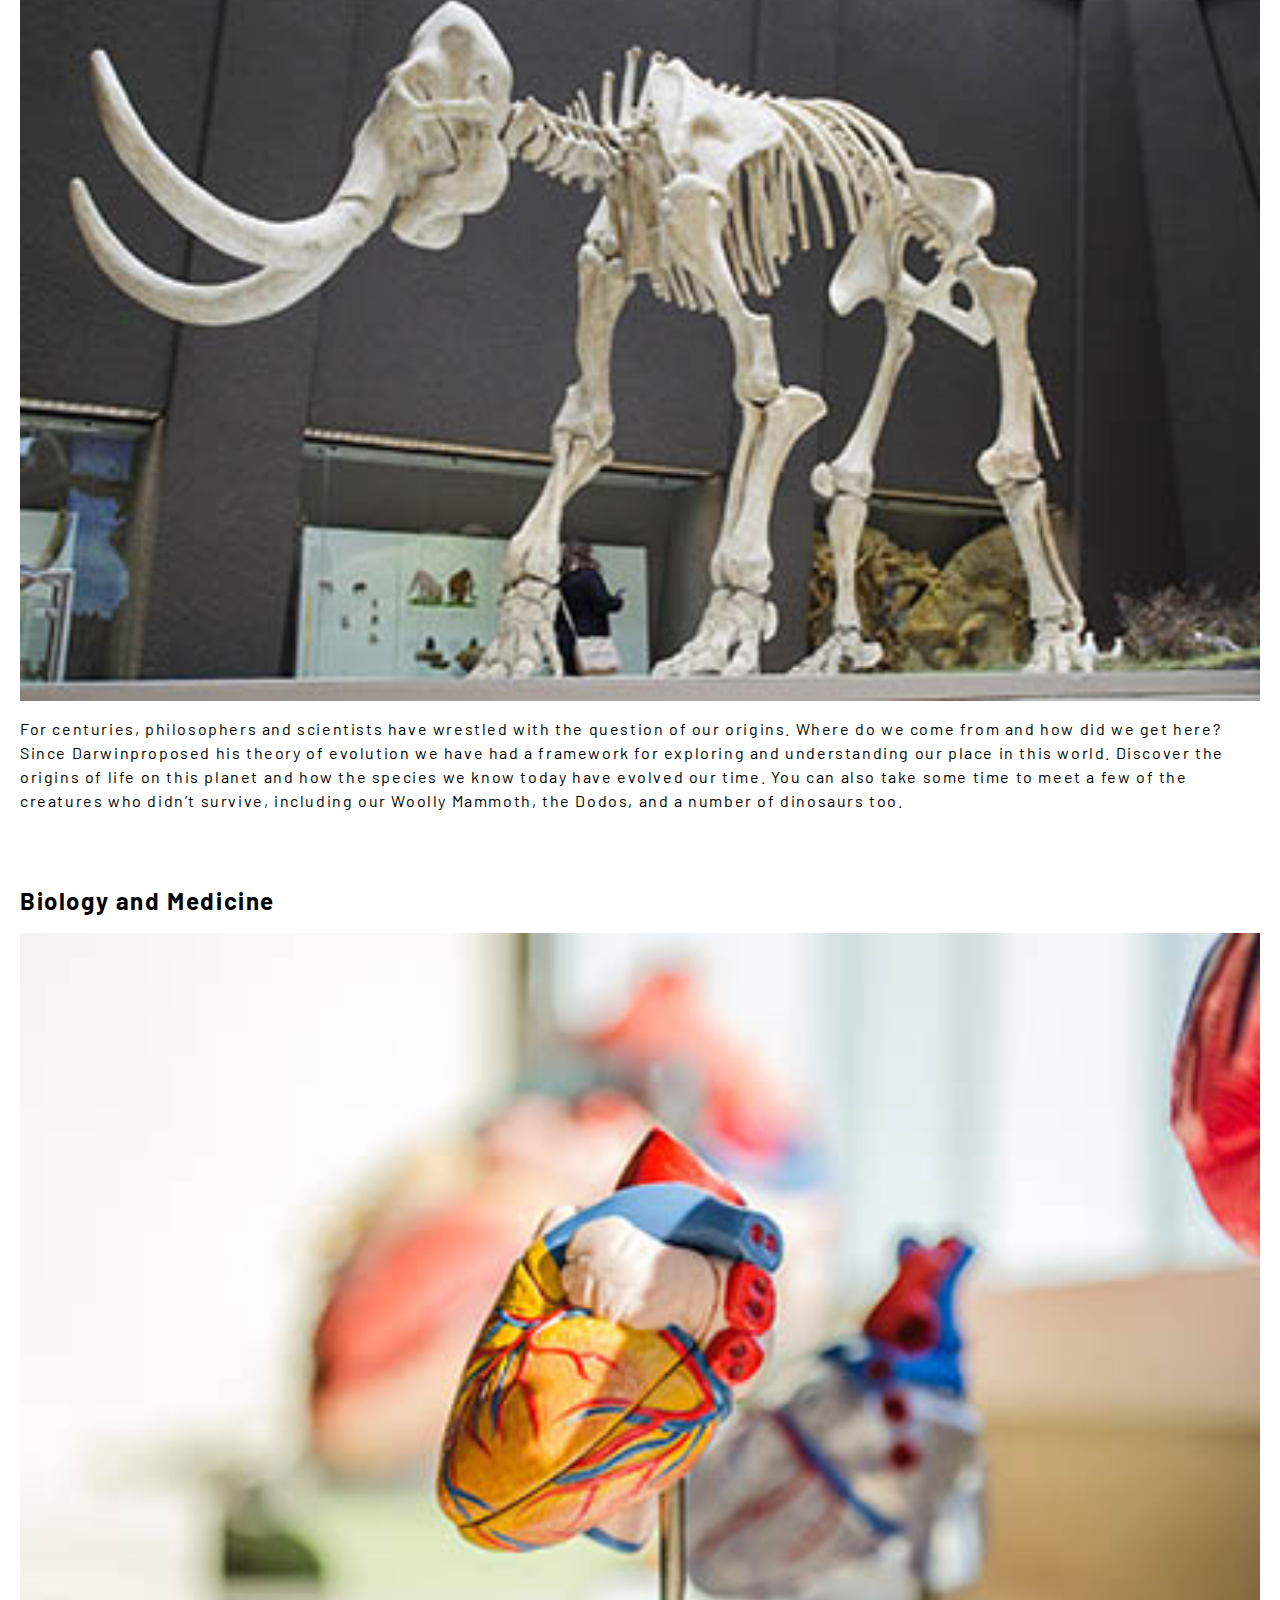
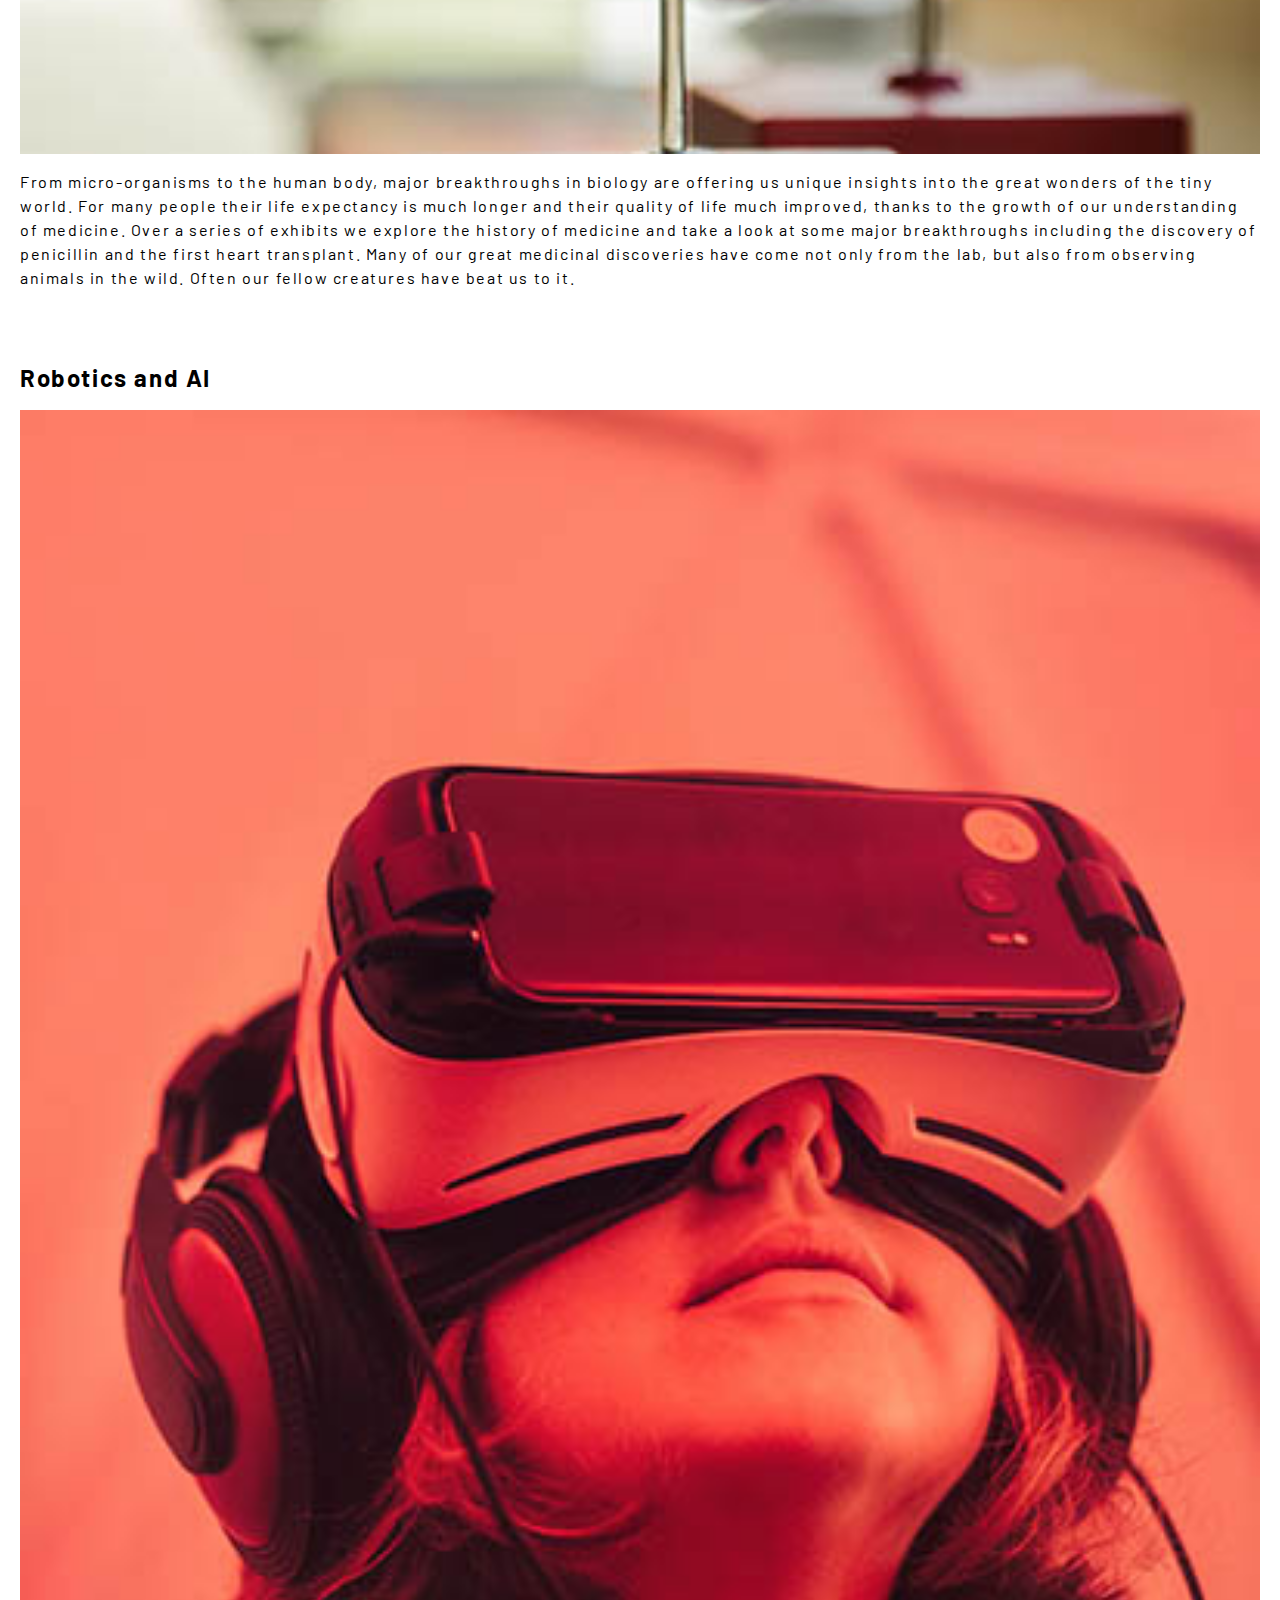
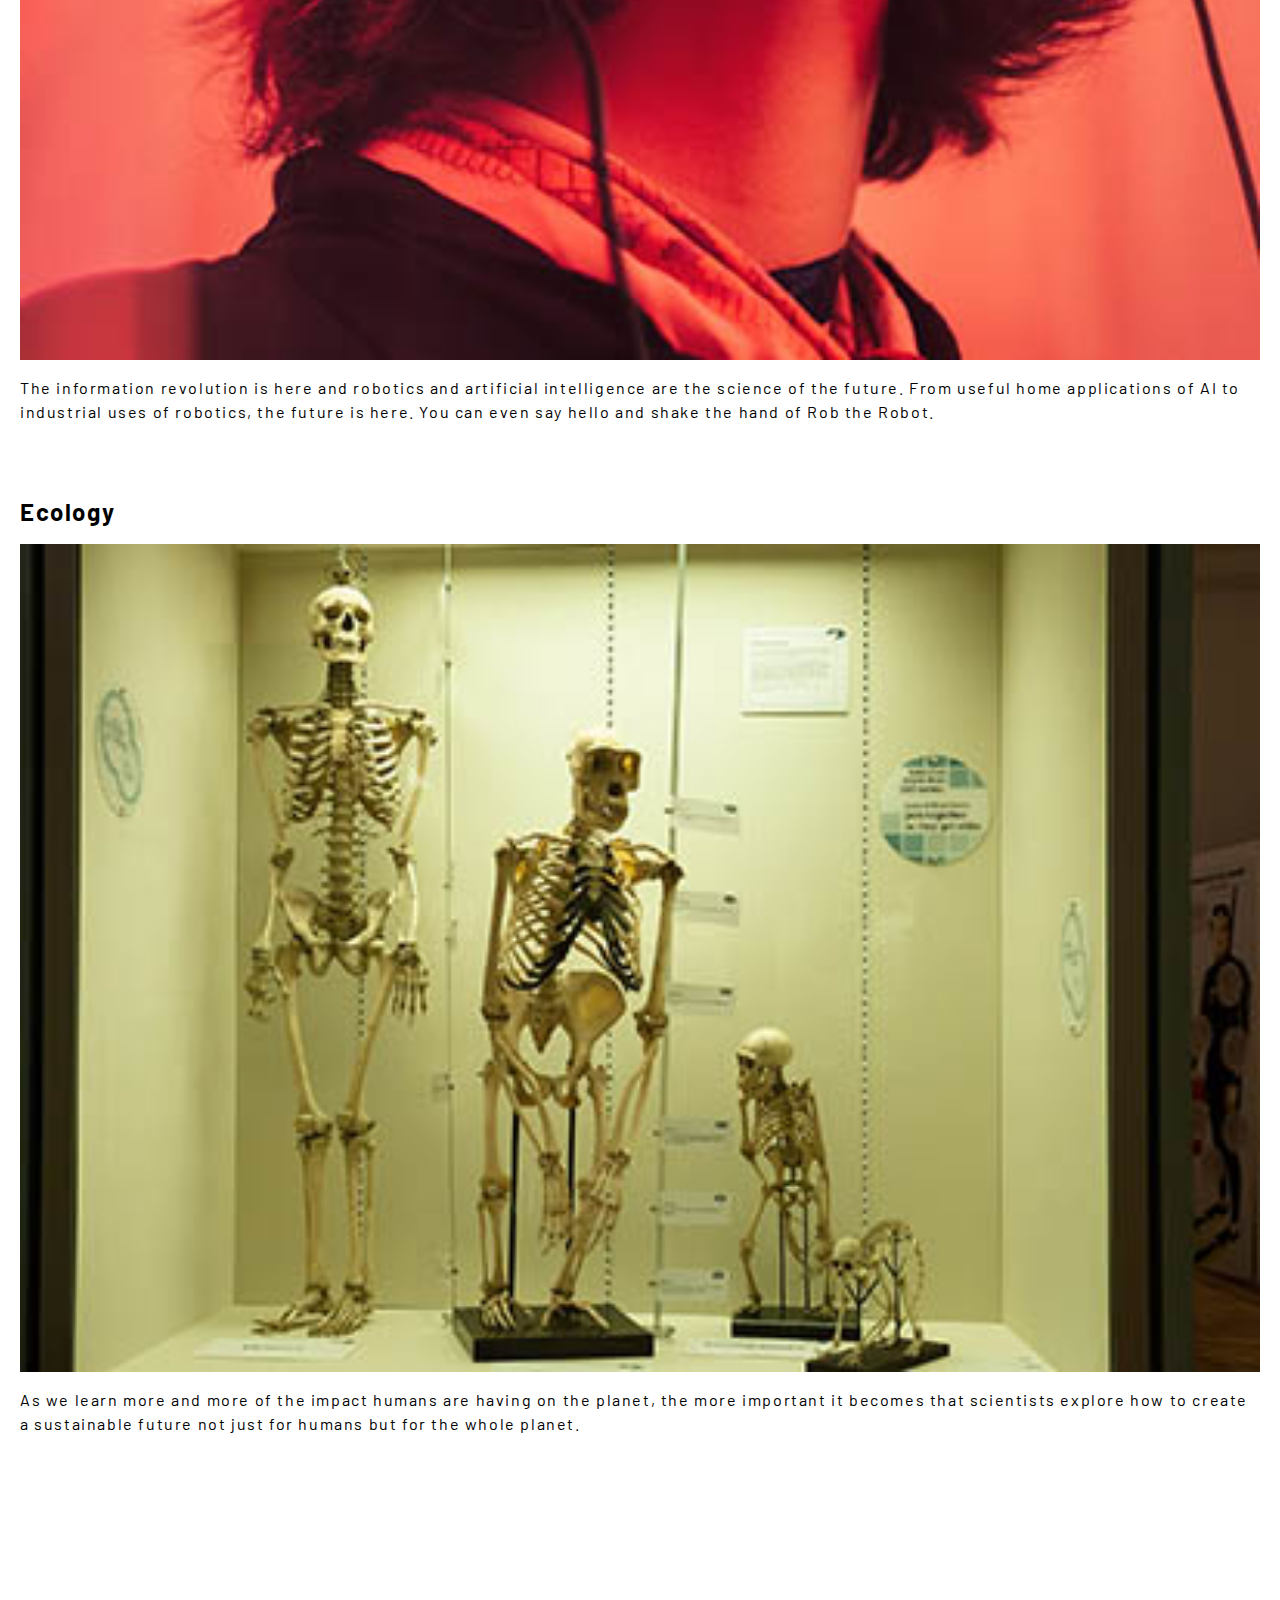
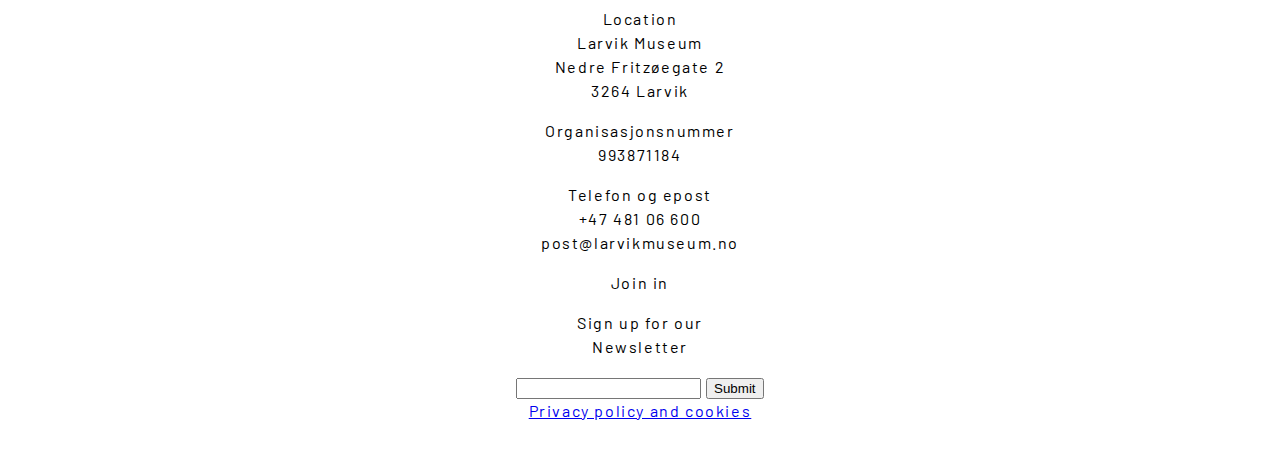
==== commit 5c097428: "added css for ipad and some images scaled down" ====
--- a/pages/exhibitionspaces.html
+++ b/pages/exhibitionspaces.html
@@ -41,27 +41,27 @@
 
         <p>
           Explore the wonders of our cosmos. Our fantastic exhibition, ‘The Sky Above Us’, explores the night sky and what we can see and know about the universe around us. We’ll locate the various constellations and galaxies that can be seen and learn a bit about the early navigators who used the
-          stars to travel by
+          stars to travel by Follow the journey of our solar exploration: from early Arab traders, toGalileo’s telescope, to the latest exploration of the planets in our solar system.
         </p>
-        <p>Follow the journey of our solar exploration: from early Arab traders, toGalileo’s telescope, to the latest exploration of the planets in our solar system.</p>
       </article>
       <article class="grid">
         <h2>Evolution</h2>
         <img src="../img/evolution.jpg" alt="test" />
 
-        <p>For centuries, philosophers and scientists have wrestled with the question of our origins. Where do we come from and how did we get here? Since Darwinproposed his theory of evolution we have had a framework for exploring and understanding our place in this world.</p>
-        <p>Discover the origins of life on this planet and how the species we know today have evolved our time. You can also take some time to meet a few of the creatures who didn’t survive, including our Woolly Mammoth, the Dodos, and a number of dinosaurs too.</p>
+        <p>
+          For centuries, philosophers and scientists have wrestled with the question of our origins. Where do we come from and how did we get here? Since Darwinproposed his theory of evolution we have had a framework for exploring and understanding our place in this world. Discover the origins of
+          life on this planet and how the species we know today have evolved our time. You can also take some time to meet a few of the creatures who didn’t survive, including our Woolly Mammoth, the Dodos, and a number of dinosaurs too.
+        </p>
       </article>
       <article class="grid">
         <h2>Biology and Medicine</h2>
         <img src="../img/biology.jpg" alt="test" />
 
-        <p>From micro-organisms to the human body, major breakthroughs in biology are offering us unique insights into the great wonders of the tiny world.</p>
         <p>
-          For many people their life expectancy is much longer and their quality of life much improved, thanks to the growth of our understanding of medicine. Over a series of exhibits we explore the history of medicine and take a look at some major breakthroughs including the discovery of
-          penicillin and the first heart transplant.
+          From micro-organisms to the human body, major breakthroughs in biology are offering us unique insights into the great wonders of the tiny world. For many people their life expectancy is much longer and their quality of life much improved, thanks to the growth of our understanding of
+          medicine. Over a series of exhibits we explore the history of medicine and take a look at some major breakthroughs including the discovery of penicillin and the first heart transplant. Many of our great medicinal discoveries have come not only from the lab, but also from observing animals
+          in the wild. Often our fellow creatures have beat us to it.
         </p>
-        <p>Many of our great medicinal discoveries have come not only from the lab, but also from observing animals in the wild. Often our fellow creatures have beat us to it.</p>
       </article>
       <article class="grid">
         <h2>Robotics and AI</h2>
--- a/styles/styles.css
+++ b/styles/styles.css
@@ -197,7 +197,7 @@
 }
 .goldenratio img {
   grid-area: image;
-  max-width: 80%;
+  max-width: 100%;
   align-self: center;
 }
 
@@ -211,6 +211,10 @@
     "image text"
     "image text";
   padding: 20px;
+}
+
+.goldenratio.noimage {
+  display: block;
 }
 .goldenratio.mobileDifferent {
   grid-template-areas: none;
@@ -258,7 +262,158 @@
   display: grid;
   transform: translateY(-50px);
 }
+
 div.circletext h2 {
   margin-bottom: 0;
   margin-top: 5vh;
 }
+
+.withcircle.moreSpace {
+  margin: 50px 0;
+}
+
+.withcircle.moreSpace div.circletext h2 {
+  margin-top: 8vh;
+}
+
+/* IPAD */
+@media screen and (min-width: 760px) and (max-width: 1025px) {
+  main {
+    background: url("../img/background.jpg"), url("./img/background.jpg");
+  }
+  nav div p {
+    font-size: 1.2rem;
+  }
+  nav a img {
+    height: 200px;
+  }
+  nav div:nth-of-type(1) {
+    display: flex;
+    flex-direction: column;
+    justify-content: center;
+  }
+
+  #menuList {
+    width: 50%;
+    left: 50%;
+  }
+
+  main .withcircle {
+    max-height: 30vh;
+  }
+
+  .withcircle .circletext {
+    width: 20vw;
+    height: 20vw;
+    transform: translate(-150%, -150%);
+  }
+
+  .withcircle .circletext.flipped {
+    transform: translate(50%, -220%);
+  }
+
+  .withcircle .circletext.flipped.pink {
+    transform: translate(60%, -130%);
+    width: 20vh;
+    height: 20vh;
+    background: #d25d8cd2;
+  }
+  .withcircle .circletext.flipped.pink h2 {
+    display: grid;
+    text-align: center;
+    font-size: 2.5rem;
+    gap: 20px;
+    margin-bottom: 0;
+  }
+
+  .circletext.orange {
+    background: #f191317c;
+  }
+
+  div.circletext p {
+    font-size: 1rem;
+    transform: translateY(-30px);
+  }
+
+  section.gallery {
+    grid-template-columns: 1fr 1fr 1fr 1fr;
+    grid-template-rows: 1fr;
+
+    gap: 20px;
+    margin: 5vh 0;
+  }
+
+  section.gallery .card {
+    width: 100%;
+    max-width: 100%;
+  }
+
+  section.gallery .card span {
+    font-size: 1.3rem;
+  }
+
+  .goldenratio {
+    margin: 50px;
+    box-sizing: border-box;
+    border: 5px solid #517ab0;
+    grid-template-areas:
+      "image title"
+      "image text";
+  }
+
+  .goldenratio:nth-of-type(even) {
+    grid-template-areas:
+      "title image"
+      "text image";
+  }
+
+  .goldenratio img {
+    height: 300px;
+    width: 100%;
+    object-fit: cover;
+  }
+
+  .goldenratio p,
+  .goldenratio h2 {
+    padding: 20px 30px;
+  }
+
+  .goldenratio.mobileDifferent h2,
+  article.grid h2 {
+    grid-area: title;
+    padding: 20px;
+  }
+
+  .goldenratio.mobileDifferent section,
+  article.grid p {
+    grid-area: text;
+    padding: 20px;
+  }
+
+  .goldenratio.mobileDifferent img,
+  article.grid img {
+    grid-area: image;
+    object-fit: cover;
+    align-self: center;
+  }
+
+  .goldenratio.mobileDifferent {
+    grid-template-areas:
+      "image title"
+      "image text";
+  }
+
+  article.grid {
+    grid-template-areas:
+      "image title"
+      "image text";
+    border: 5px solid #517ab0;
+    margin: 5vh 0;
+  }
+
+  .goldenratio.mobileDifferent:nth-of-type(even) {
+    grid-template-areas:
+      "title image"
+      "text image";
+  }
+}
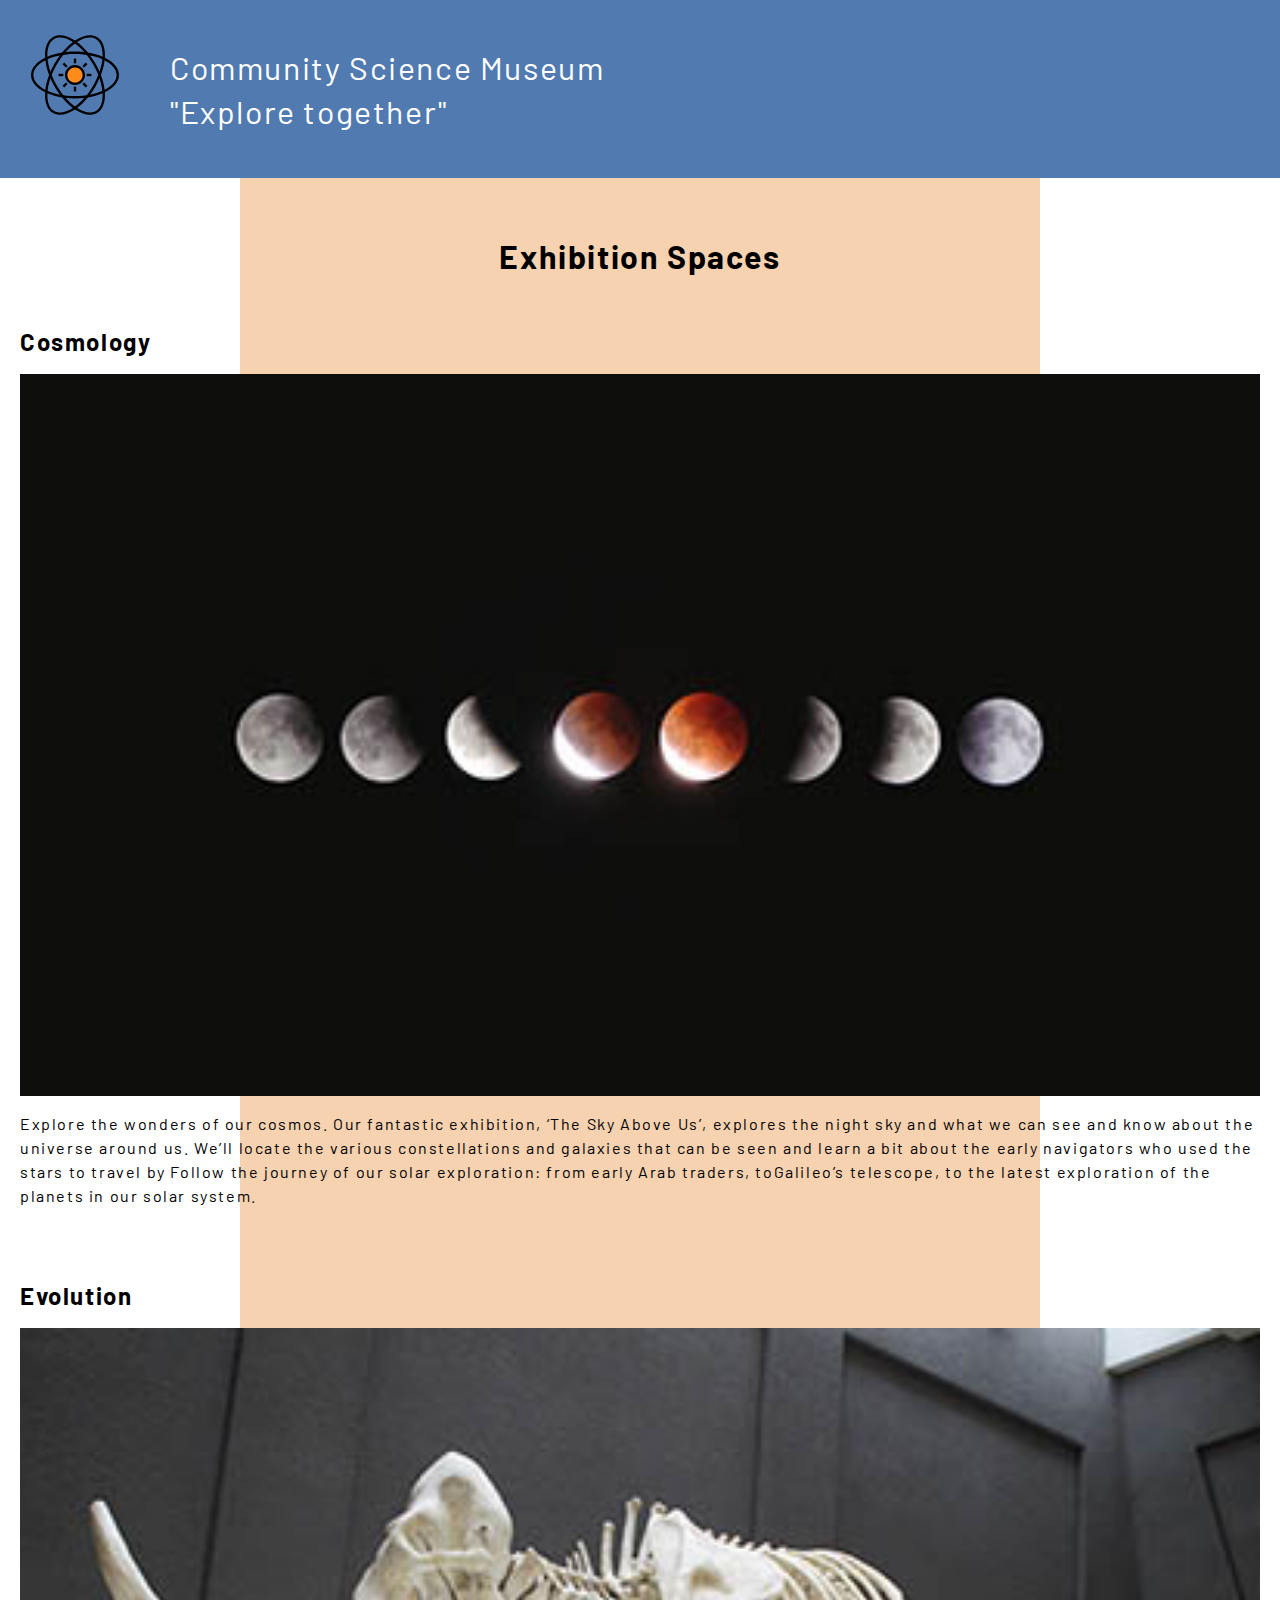
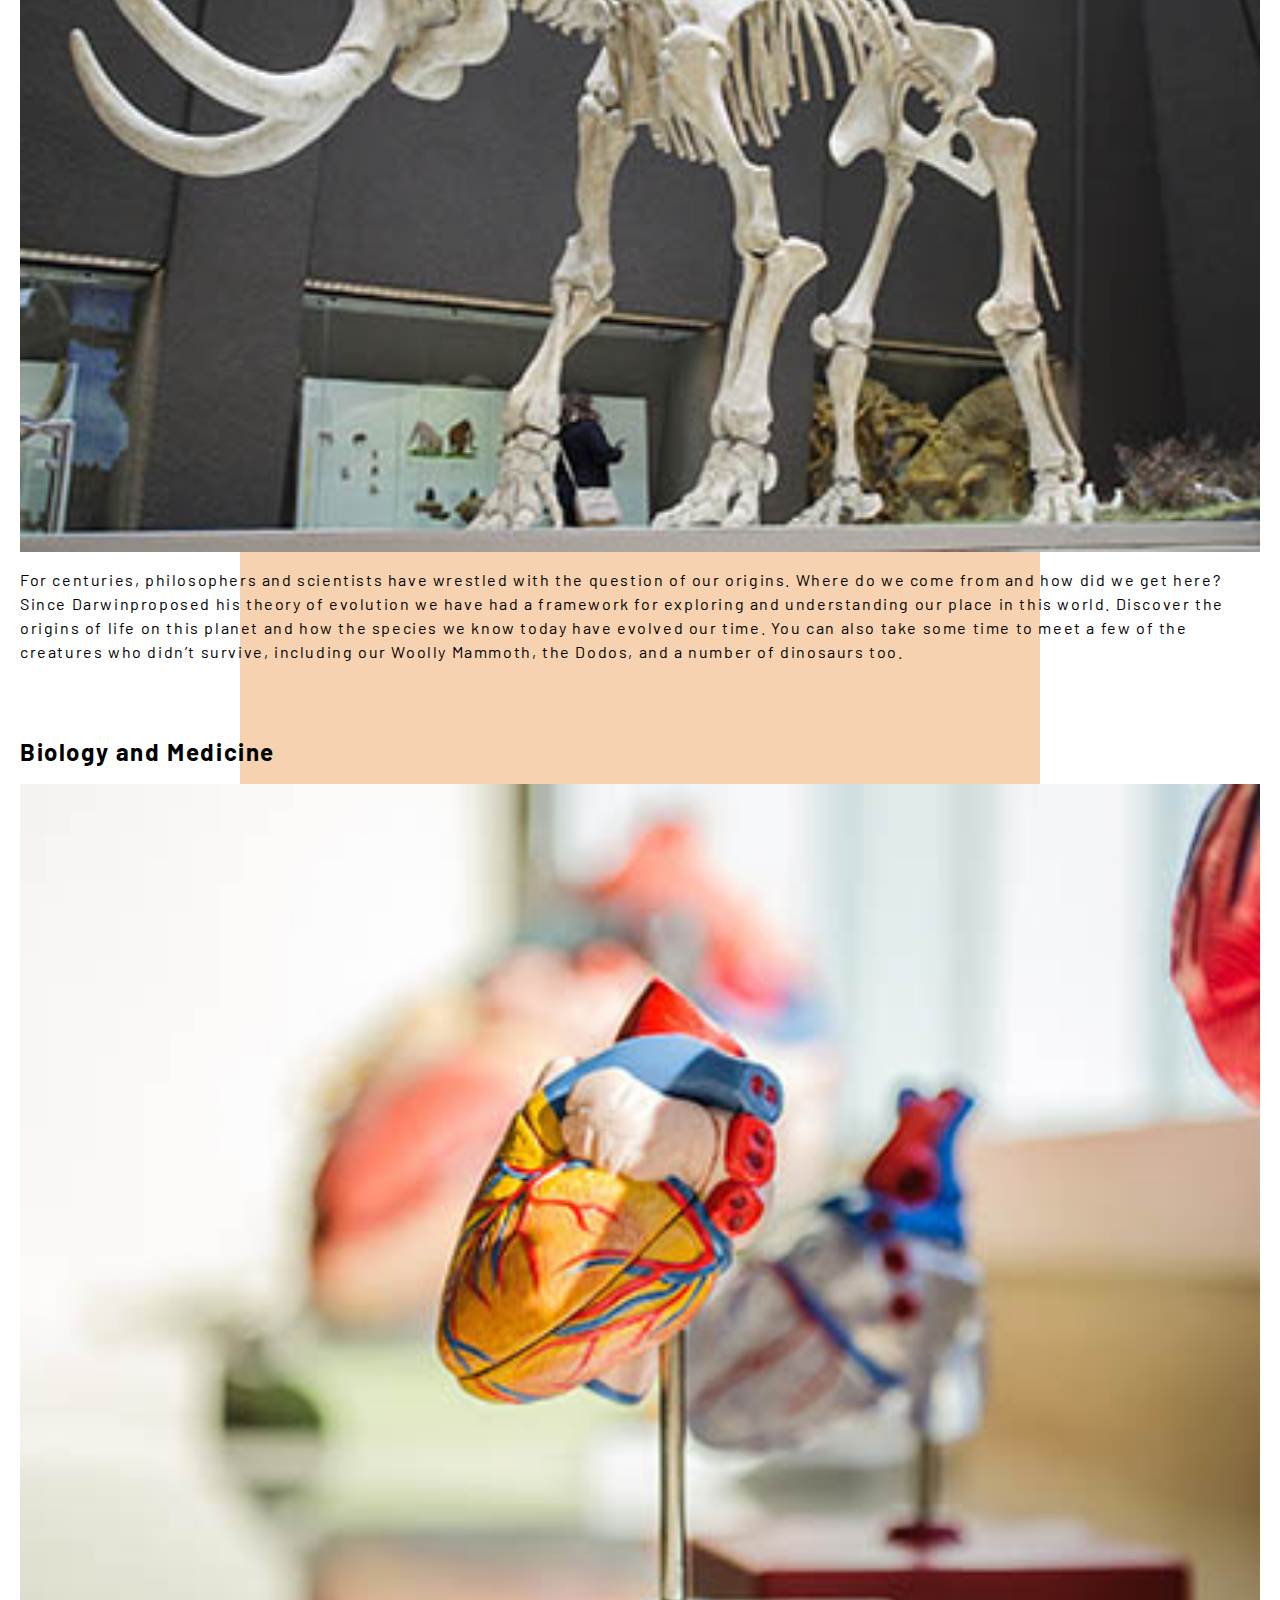
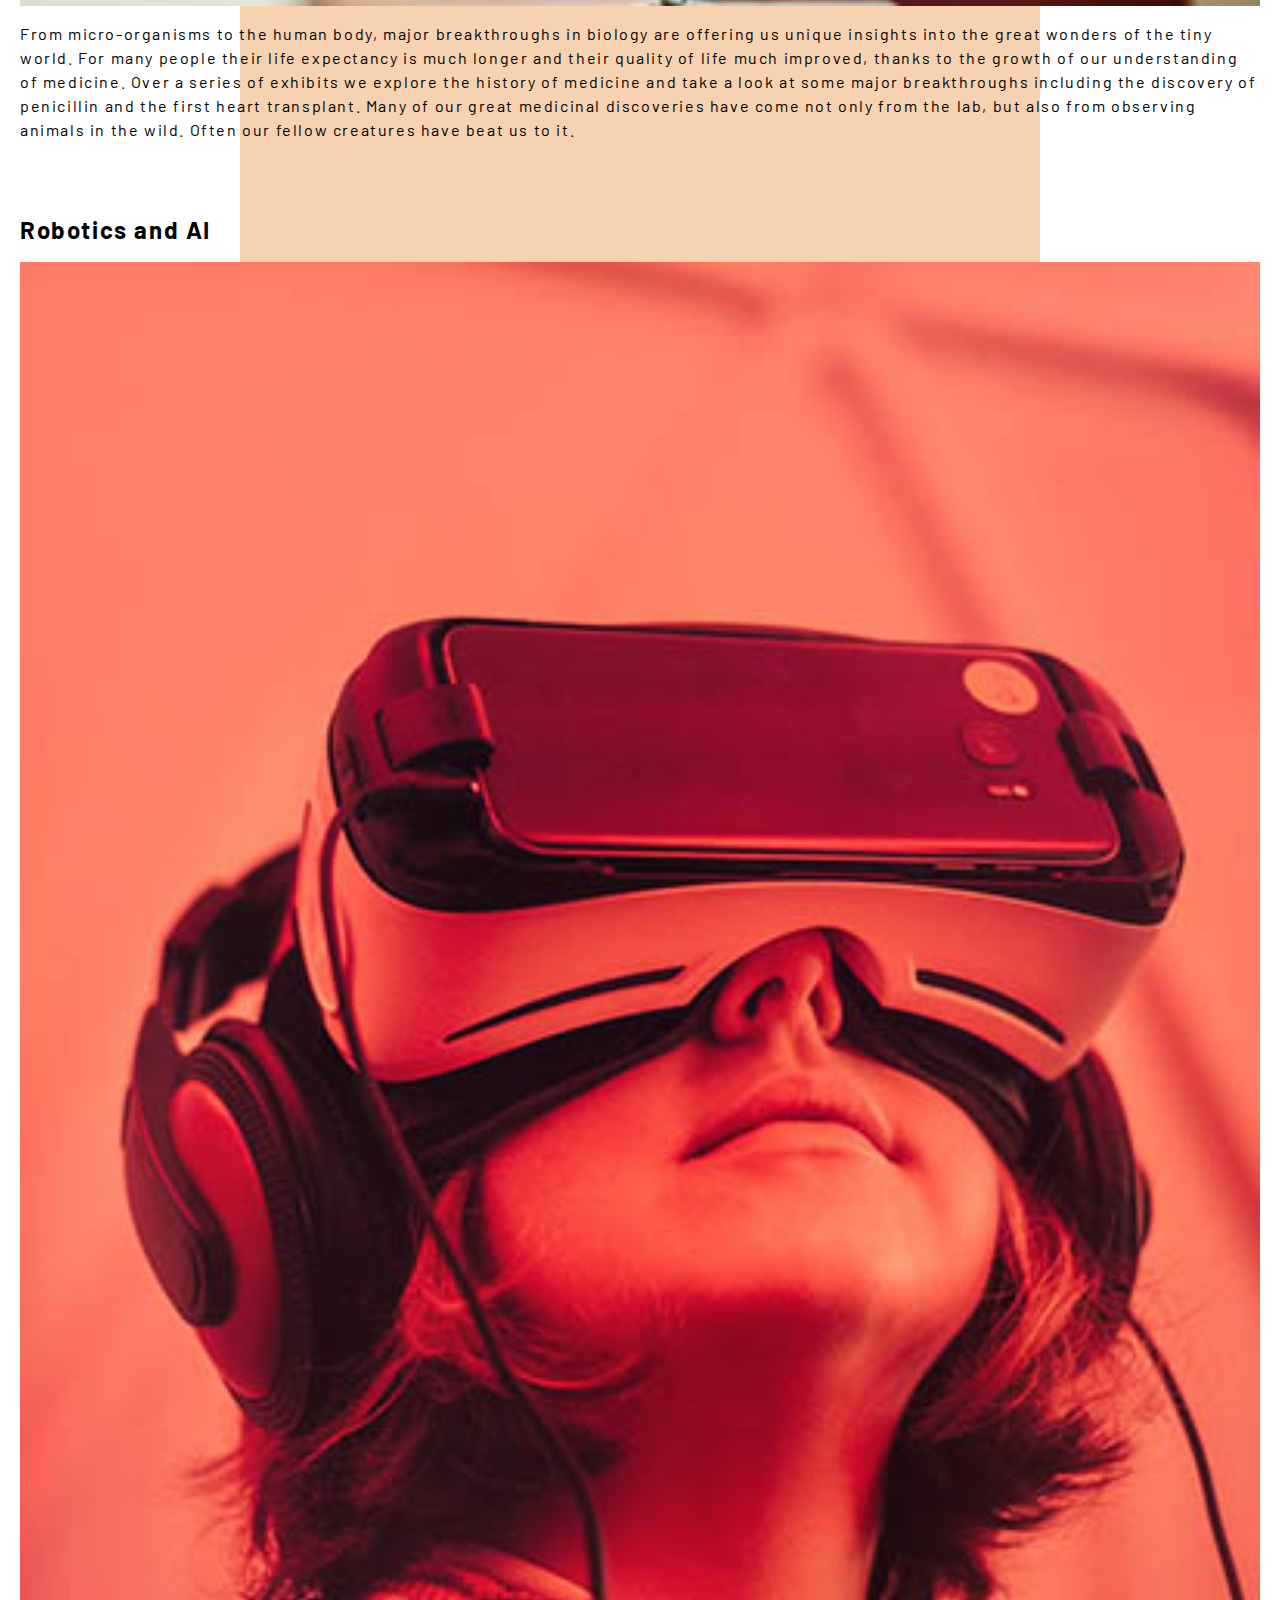
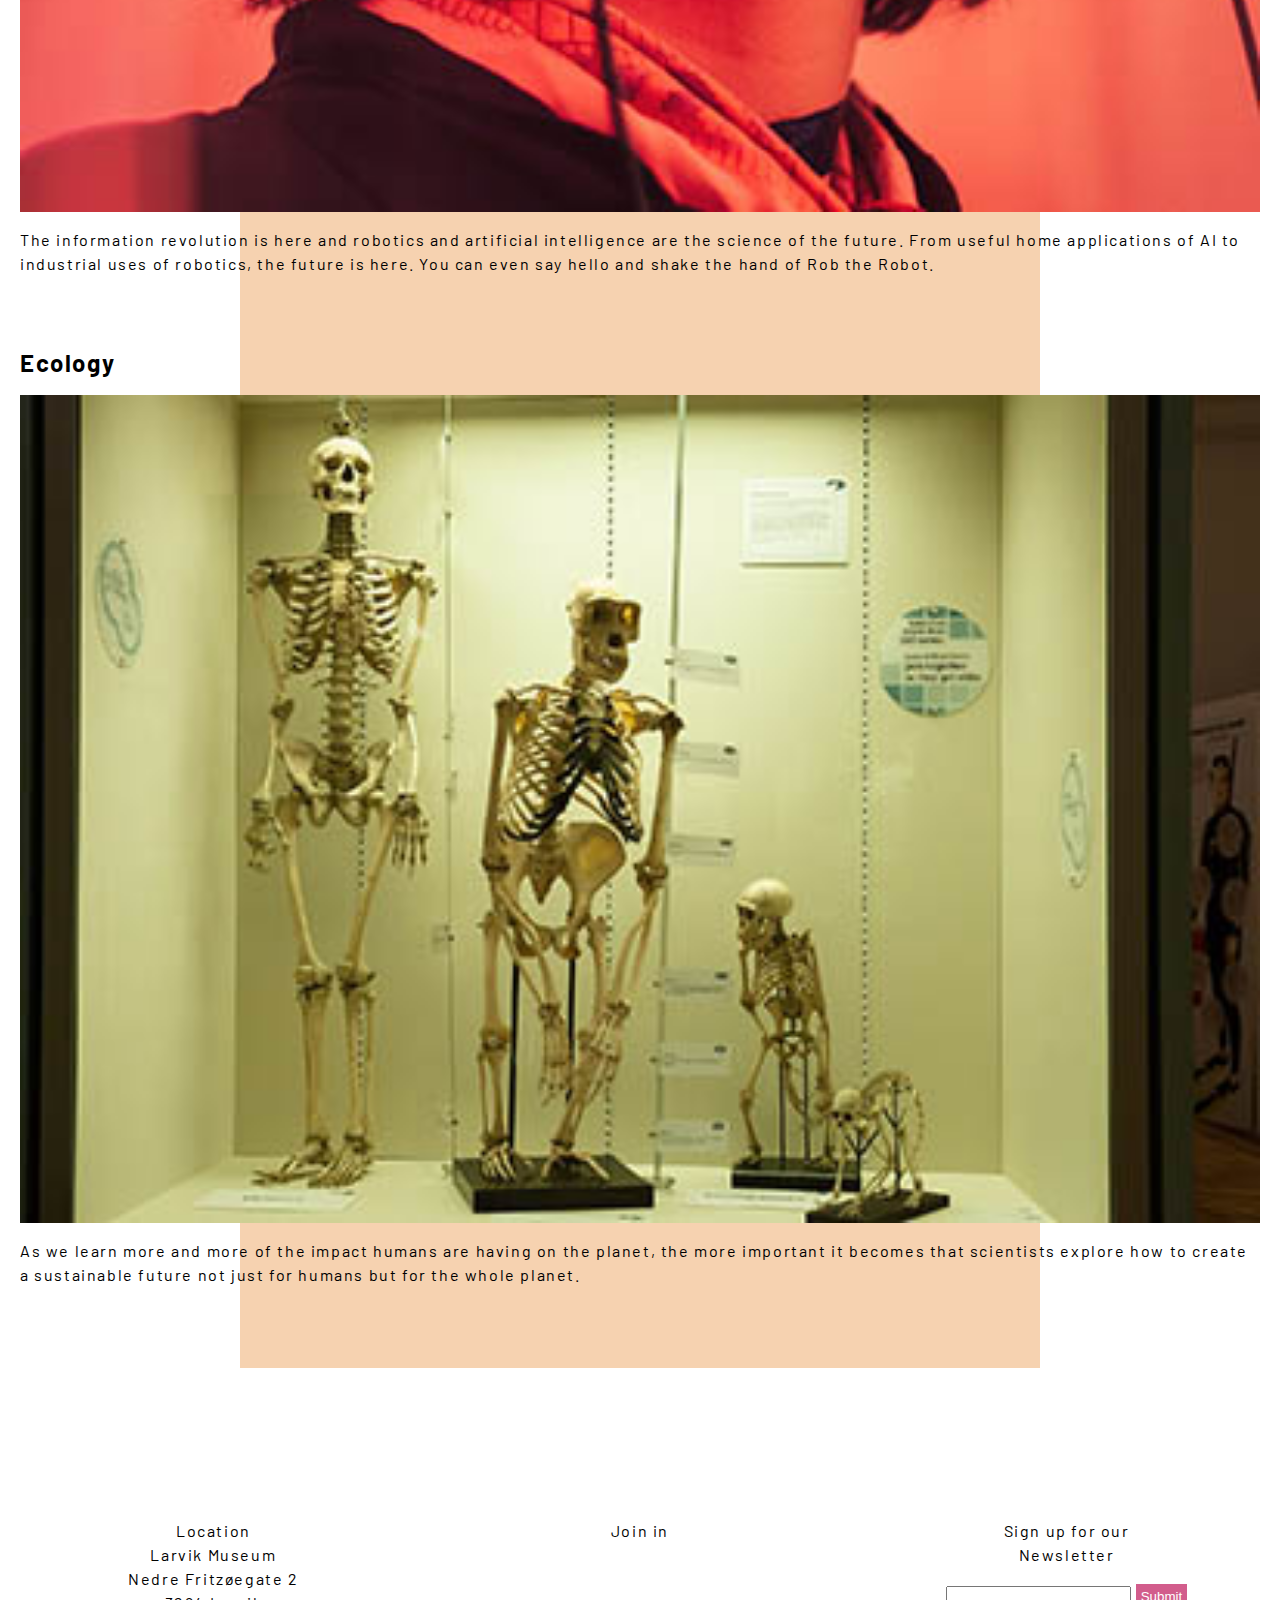
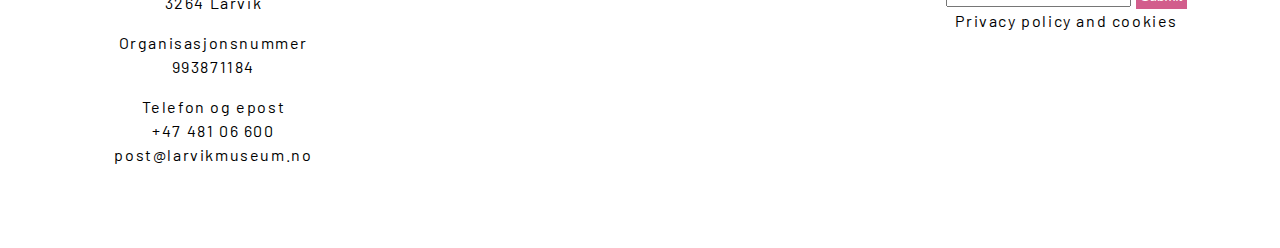
==== commit 15993838: "more work..." ====
--- a/pages/exhibitionspaces.html
+++ b/pages/exhibitionspaces.html
@@ -33,7 +33,7 @@
         </ul>
       </nav>
     </header>
-    <main>
+    <main class="paddedTop">
       <h1>Exhibition Spaces</h1>
       <article class="grid">
         <h2>Cosmology</h2>
@@ -107,7 +107,7 @@
         </p>
         <form>
           <input type="text" />
-          <input type="submit" />
+          <input type="submit" value="Submit" class="pink" />
         </form>
         <a href="#">Privacy policy and cookies</a>
       </div>
--- a/styles/styles.css
+++ b/styles/styles.css
@@ -97,7 +97,9 @@
   margin-right: 10px;
   transform: translateY(10px);
 }
-
+.withcircle .circletext.orange {
+  background: #f191317c;
+}
 #menuList form {
   padding-left: 50px;
   margin-top: 20px;
@@ -154,10 +156,14 @@
 .circletext h1,
 .circletext p {
   position: relative;
-  top: 30%;
+  top: 50%;
   transform: translateY(-40%);
   text-transform: capitalize;
-  line-height: 2.2rem;
+  line-height: 1.5rem;
+}
+
+.circletext h1 {
+  top: 30%;
 }
 
 section.gallery {
@@ -201,6 +207,18 @@
   align-self: center;
 }
 
+input.pink {
+  background: #d25d8c;
+  outline: none;
+  border: none;
+  padding: 5px;
+  color: white;
+}
+
+.withcircle .circletext.flipped.pink {
+  background: #d25d8cd2;
+}
+
 .goldenratio p {
   grid-area: text;
 }
@@ -278,9 +296,6 @@
 
 /* IPAD */
 @media screen and (min-width: 760px) and (max-width: 1025px) {
-  main {
-    background: url("../img/background.jpg"), url("./img/background.jpg");
-  }
   nav div p {
     font-size: 1.2rem;
   }
@@ -417,3 +432,166 @@
       "text image";
   }
 }
+
+/* Desktop */
+@media screen and (min-width: 1026px) {
+  main {
+    background: url("../img/background.jpg"), url("./img/background.jpg");
+    background-position: center;
+    background-repeat: repeat-y;
+    padding-bottom: 5vh;
+  }
+
+  main.paddedTop {
+    padding-top: 5vh;
+  }
+
+  footer {
+    margin-top: 0;
+    padding-top: 0;
+  }
+  nav {
+    grid-template-columns: 0.4fr 6fr 1fr;
+  }
+
+  nav a img {
+    width: 150px;
+  }
+
+  nav div p {
+    font-size: 2rem;
+    color: white;
+    margin: 20px;
+  }
+  .threecolumns {
+    display: grid;
+    margin: 20px 0;
+  }
+  .threecolumns a {
+    text-decoration: none;
+    color: black;
+  }
+
+  main div.withcircle img {
+    height: 40vh;
+    object-fit: cover;
+  }
+
+  div.withcircle div.circletext {
+    width: 35vh;
+    height: 35vh;
+    transform: translate(-150%, -90%);
+  }
+
+  .circletext h1 {
+    font-size: 3.5rem;
+    line-height: 4rem;
+    top: 40%;
+    transform: translateY(-50%);
+  }
+
+  div.circletext p {
+    font-size: 1.2rem;
+    top: 50%;
+  }
+
+  section.gallery {
+    grid-template-columns: 1fr 1fr 1fr 1fr;
+    grid-template-rows: 1fr;
+    width: 80%;
+    left: 10%;
+    position: relative;
+    margin: 6vh 0;
+  }
+
+  section.gallery .card {
+    max-width: 300px;
+  }
+
+  .withcircle .circletext.flipped {
+    transform: translate(50%, -80%);
+  }
+
+  section.gallery .card span {
+    font-size: 1.5rem;
+    padding: 20px;
+    top: -80px;
+  }
+
+  footer.threecolumns {
+    display: grid;
+    grid-template-columns: 1fr 1fr 1fr;
+  }
+
+  article.goldenratio {
+    grid-template-areas:
+      "image title"
+      "image text";
+    width: 50%;
+    gap: 3vw;
+    left: 25%;
+    position: relative;
+    margin: 5vh 0;
+  }
+
+  .goldenratio {
+    padding: 0;
+  }
+
+  article.goldenratio:first-of-type {
+    margin-top: 0;
+  }
+
+  article.goldenratio:nth-of-type(odd) {
+    grid-template-areas: "title image" "text image";
+  }
+
+  article.goldenratio img {
+    background: white;
+    object-fit: cover;
+    width: 20vw;
+    height: 20vh;
+    padding: 20px;
+    border: 5px solid #517ab0;
+  }
+
+  section.gallery div.card {
+    overflow: visible;
+  }
+
+  .infoToExpand {
+    min-height: 5vh;
+  }
+
+  div.withcircle div.flipped.pink h2 {
+    position: relative;
+    top: 15%;
+    font-size: 2.4rem;
+    display: grid;
+    gap: 2vh;
+  }
+
+  div.withcircle div.flipped.pink p {
+    top: 40%;
+  }
+
+  article.goldenratio.mobileDifferent h2 {
+    grid-area: title;
+  }
+
+  article.goldenratio.mobileDifferent section {
+    grid-area: text;
+  }
+
+  article.goldenratio.mobileDifferent img {
+    grid-area: image;
+  }
+
+  article.goldenratio.mobileDifferent {
+    grid-template-areas: "image title" "image text";
+  }
+
+  article.goldenratio.mobileDifferent:nth-of-type(odd) {
+    grid-template-areas: "title image" "text image";
+  }
+}
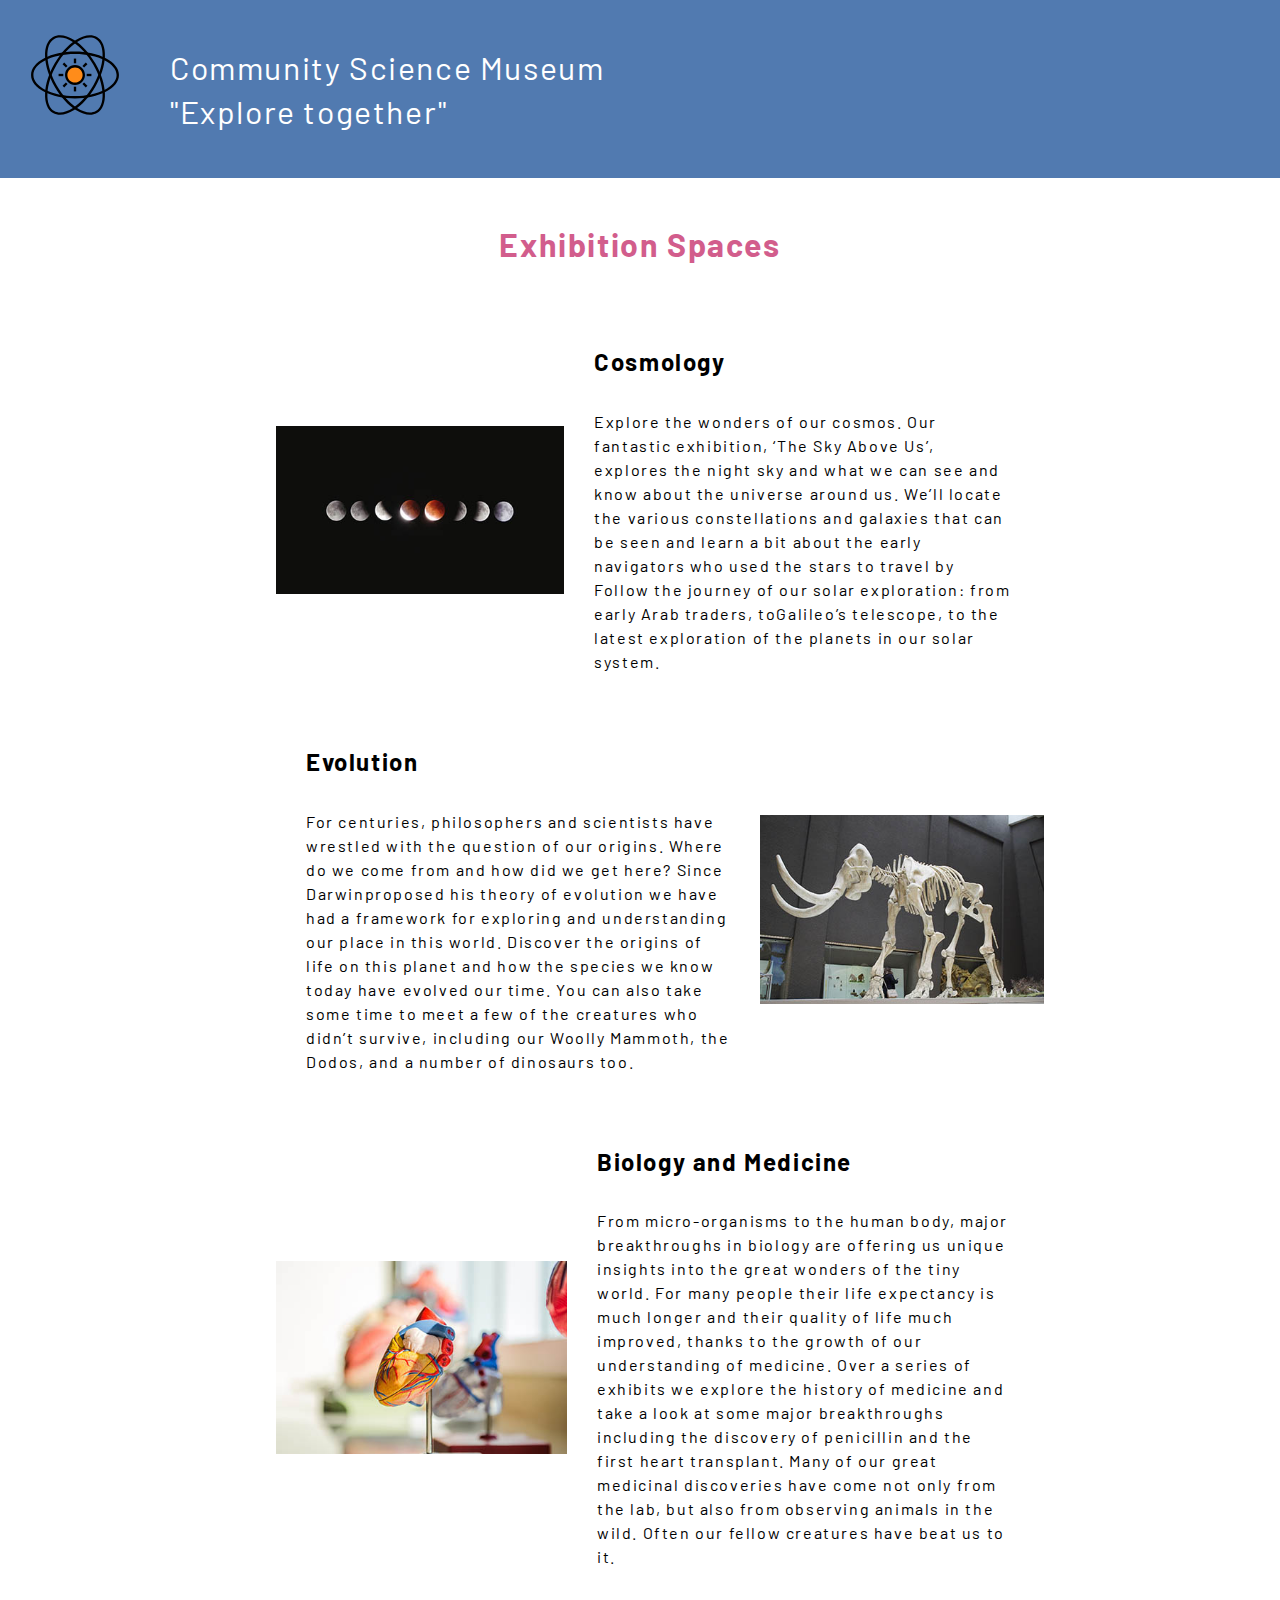
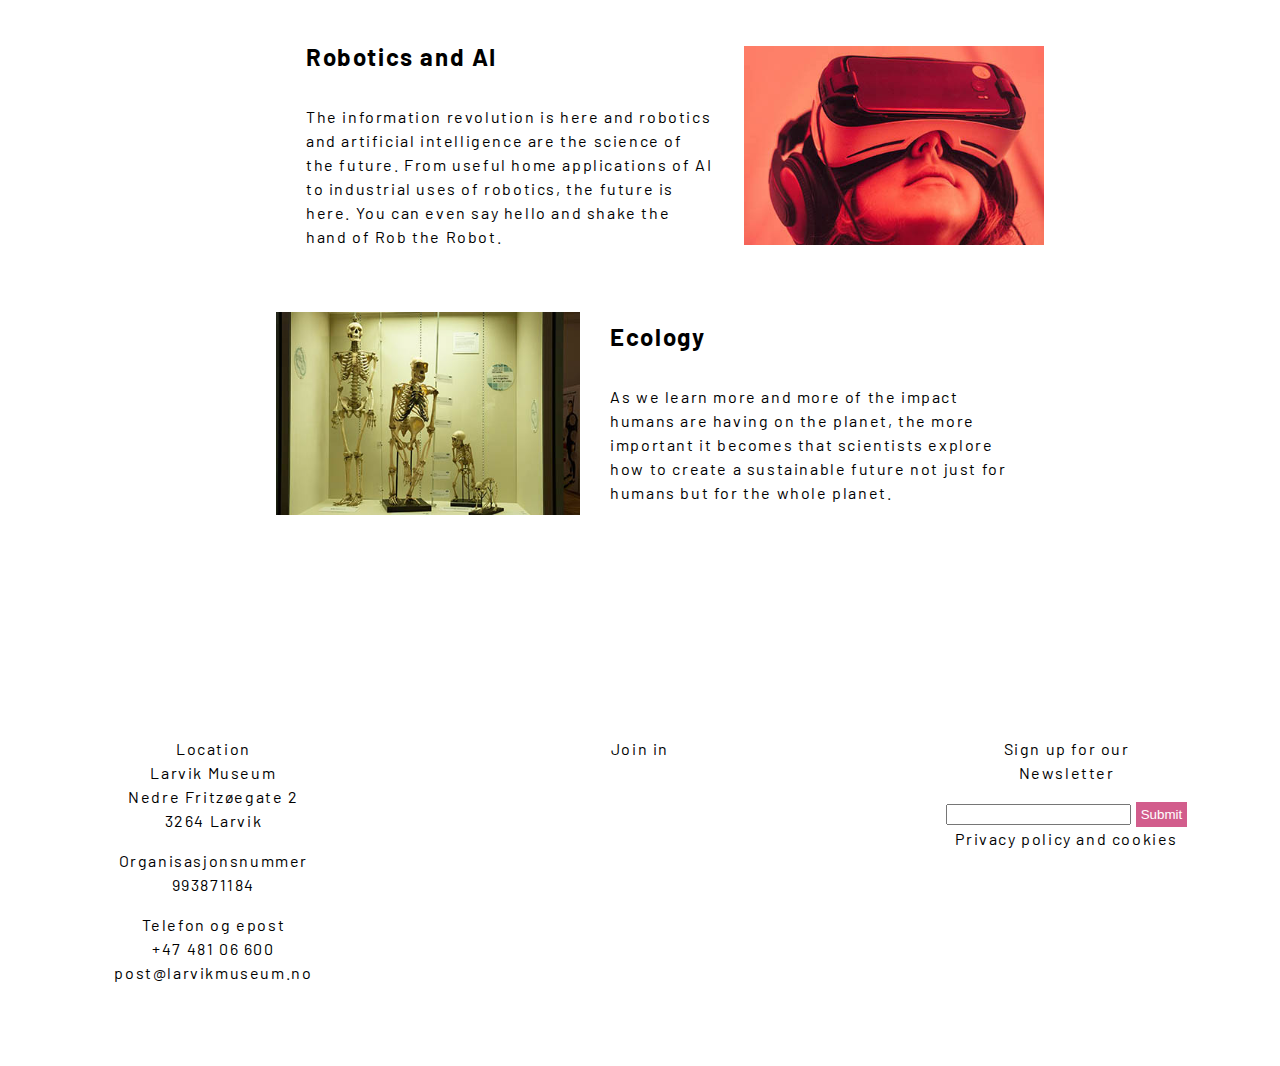
==== commit 9d30d994: "More css work" ====
--- a/pages/exhibitionspaces.html
+++ b/pages/exhibitionspaces.html
@@ -33,8 +33,8 @@
         </ul>
       </nav>
     </header>
-    <main class="paddedTop">
-      <h1>Exhibition Spaces</h1>
+    <main class="fadeIn">
+      <h1 class="pink pagetitle">Exhibition Spaces</h1>
       <article class="grid">
         <h2>Cosmology</h2>
         <img src="../img/cosmology.jpg" alt="test" />
@@ -65,7 +65,7 @@
       </article>
       <article class="grid">
         <h2>Robotics and AI</h2>
-        <img src="../img/vr.jpg" alt="test" />
+        <img src="../img/vrES.jpg" alt="test" />
         <p>The information revolution is here and robotics and artificial intelligence are the science of the future. From useful home applications of AI to industrial uses of robotics, the future is here. You can even say hello and shake the hand of Rob the Robot.</p>
       </article>
       <article class="grid">
--- a/styles/styles.css
+++ b/styles/styles.css
@@ -1,7 +1,17 @@
 @import url("https://fonts.googleapis.com/css2?family=Barlow&display=swap");
 
+:root {
+  --color-background: #fff;
+  --color-pink: #d25d8c;
+  --color-blue: #517ab0;
+  --color-orange: #f19131;
+  --color-blueAlpha: #517ab0d0;
+  --color-pinkAlpha: #d25d8cd2;
+  --color-orangeAlpha: #f19131b2;
+}
+
 body {
-  background: white;
+  background: var(--color-background);
   margin: 0;
   font-family: "Barlow", sans-serif;
   letter-spacing: 0.1rem;
@@ -30,10 +40,6 @@
   font-size: 0.8rem;
 }
 
-.grid {
-  display: grid;
-}
-
 .threecolumns {
   grid-template-columns: 1fr 1fr 1fr;
   display: none;
@@ -44,7 +50,7 @@
 }
 
 nav {
-  background: #517ab0;
+  background: var(--color-blue);
   display: grid;
   grid-template-columns: 1fr 2fr 0.5fr;
   justify-content: center;
@@ -72,7 +78,7 @@
   left: 0;
   top: 0vh;
   width: 100%;
-  background: white;
+  background: var(--color-background);
   margin: 0;
   z-index: 10;
   display: grid;
@@ -92,13 +98,13 @@
   content: "";
   width: 10px;
   height: 30px;
-  background: #517ab0;
+  background: var(--color-blue);
   border-radius: 20px;
   margin-right: 10px;
   transform: translateY(10px);
 }
 .withcircle .circletext.orange {
-  background: #f191317c;
+  background: var(--color-orangeAlpha);
 }
 #menuList form {
   padding-left: 50px;
@@ -108,12 +114,12 @@
 #menuList form input[type="text"],
 #menuList form button {
   border: none;
-  outline: 2px solid #517ab0;
+  outline: 2px solid var(--color-blue);
   padding: 4px 5px;
 }
 #menuList form button {
-  background: #517ab0;
-  color: white;
+  background: var(--color-blue);
+  color: var(--color-background);
 }
 
 #menuList img {
@@ -149,7 +155,7 @@
   position: absolute;
   left: 50%;
   transform: translateY(-80%) translateX(-50%);
-  color: white;
+  color: var(--color-background);
   text-align: center;
 }
 
@@ -189,7 +195,7 @@
 section.gallery .card span {
   position: relative;
   top: -60px;
-  color: white;
+  color: var(--color-background);
 }
 
 footer.threecolumns {
@@ -208,15 +214,23 @@
 }
 
 input.pink {
-  background: #d25d8c;
+  background: var(--color-pink);
   outline: none;
   border: none;
   padding: 5px;
-  color: white;
+  color: var(--color-background);
+}
+
+h1.pink {
+  color: var(--color-pink);
 }
 
 .withcircle .circletext.flipped.pink {
-  background: #d25d8cd2;
+  background: var(--color-pinkAlpha);
+}
+
+.withcircle .circletext.flipped.blue {
+  background: var(--color-blueAlpha);
 }
 
 .goldenratio p {
@@ -257,9 +271,9 @@
 
 .infoToExpand,
 .card label span {
-  background: #517ab0;
+  background: var(--color-blue);
   padding: 7px;
-  color: white;
+  color: var(--color-background);
   font-size: 0.9rem;
 }
 
@@ -287,7 +301,7 @@
 }
 
 .withcircle.moreSpace {
-  margin: 50px 0;
+  margin: 8vh 0;
 }
 
 .withcircle.moreSpace div.circletext h2 {
@@ -331,7 +345,7 @@
     transform: translate(60%, -130%);
     width: 20vh;
     height: 20vh;
-    background: #d25d8cd2;
+    background: var(--color-pinkAlpha);
   }
   .withcircle .circletext.flipped.pink h2 {
     display: grid;
@@ -342,7 +356,7 @@
   }
 
   .circletext.orange {
-    background: #f191317c;
+    background: var(--color-orangeAlpha);
   }
 
   div.circletext p {
@@ -370,7 +384,7 @@
   .goldenratio {
     margin: 50px;
     box-sizing: border-box;
-    border: 5px solid #517ab0;
+    border: 5px solid var(--color-blue);
     grid-template-areas:
       "image title"
       "image text";
@@ -422,7 +436,7 @@
     grid-template-areas:
       "image title"
       "image text";
-    border: 5px solid #517ab0;
+    border: 5px solid var(--color-blue);
     margin: 5vh 0;
   }
 
@@ -436,14 +450,17 @@
 /* Desktop */
 @media screen and (min-width: 1026px) {
   main {
-    background: url("../img/background.jpg"), url("./img/background.jpg");
-    background-position: center;
-    background-repeat: repeat-y;
     padding-bottom: 5vh;
   }
 
-  main.paddedTop {
-    padding-top: 5vh;
+  #menuList {
+    width: 40%;
+    left: 60%;
+  }
+
+  #menuList li:hover {
+    letter-spacing: 0.5rem;
+    transition: letter-spacing 0.2s ease-in-out;
   }
 
   footer {
@@ -460,7 +477,7 @@
 
   nav div p {
     font-size: 2rem;
-    color: white;
+    color: var(--color-background);
     margin: 20px;
   }
   .threecolumns {
@@ -509,7 +526,7 @@
   }
 
   .withcircle .circletext.flipped {
-    transform: translate(50%, -80%);
+    transform: translate(50%, -90%);
   }
 
   section.gallery .card span {
@@ -528,8 +545,8 @@
       "image title"
       "image text";
     width: 50%;
-    gap: 3vw;
     left: 25%;
+    gap: 0 2vw;
     position: relative;
     margin: 5vh 0;
   }
@@ -547,12 +564,13 @@
   }
 
   article.goldenratio img {
-    background: white;
     object-fit: cover;
     width: 20vw;
     height: 20vh;
-    padding: 20px;
-    border: 5px solid #517ab0;
+  }
+
+  .pagetitle {
+    margin: 6vh 0;
   }
 
   section.gallery div.card {
@@ -564,15 +582,22 @@
   }
 
   div.withcircle div.flipped.pink h2 {
+    display: grid;
+    font-size: 2.5rem;
+    line-height: normal;
+  }
+
+  div.withcircle div.flipped.orange p {
+    font-size: 2rem;
+    line-height: normal;
+    top: 28%;
+    transform: translateY(0);
+  }
+
+  div.withcircle .pink p {
     position: relative;
-    top: 15%;
-    font-size: 2.4rem;
-    display: grid;
-    gap: 2vh;
-  }
-
-  div.withcircle div.flipped.pink p {
-    top: 40%;
+    top: 10%;
+    transform: translateY(0px);
   }
 
   article.goldenratio.mobileDifferent h2 {
@@ -589,9 +614,70 @@
 
   article.goldenratio.mobileDifferent {
     grid-template-areas: "image title" "image text";
-  }
-
+    padding: 30px;
+    background: var(--color-orangeAlpha);
+  }
+  /*
   article.goldenratio.mobileDifferent:nth-of-type(odd) {
     grid-template-areas: "title image" "text image";
-  }
-}
+    background: ;
+  }
+*/
+  /* Exhibition Spaces */
+
+  article.grid h2 {
+    grid-area: title;
+    padding: 0 30px;
+  }
+
+  article.grid p {
+    grid-area: text;
+    padding: 0 30px;
+    align-self: start;
+  }
+
+  article.grid img {
+    grid-area: image;
+    align-self: center;
+  }
+  article.grid {
+    grid-template-areas:
+      "title image"
+      "text image";
+    width: 60%;
+    position: relative;
+    left: 20%;
+  }
+
+  article.grid:nth-of-type(odd) {
+    grid-template-areas:
+      "image title"
+      "image text";
+  }
+
+  div.withcircle.moreSpace {
+    position: relative;
+    width: 80%;
+    left: 10%;
+    overflow: visible;
+  }
+
+  /* specialevents */
+  .withcircle.moreSpace div.circletext h2 {
+    font-size: 3rem;
+    line-height: normal;
+  }
+
+  .fadeIn {
+    animation: fadeIn forwards 0.5s ease-in;
+  }
+
+  @keyframes fadeIn {
+    0% {
+      opacity: 0.2;
+    }
+    100% {
+      opacity: 1;
+    }
+  }
+}
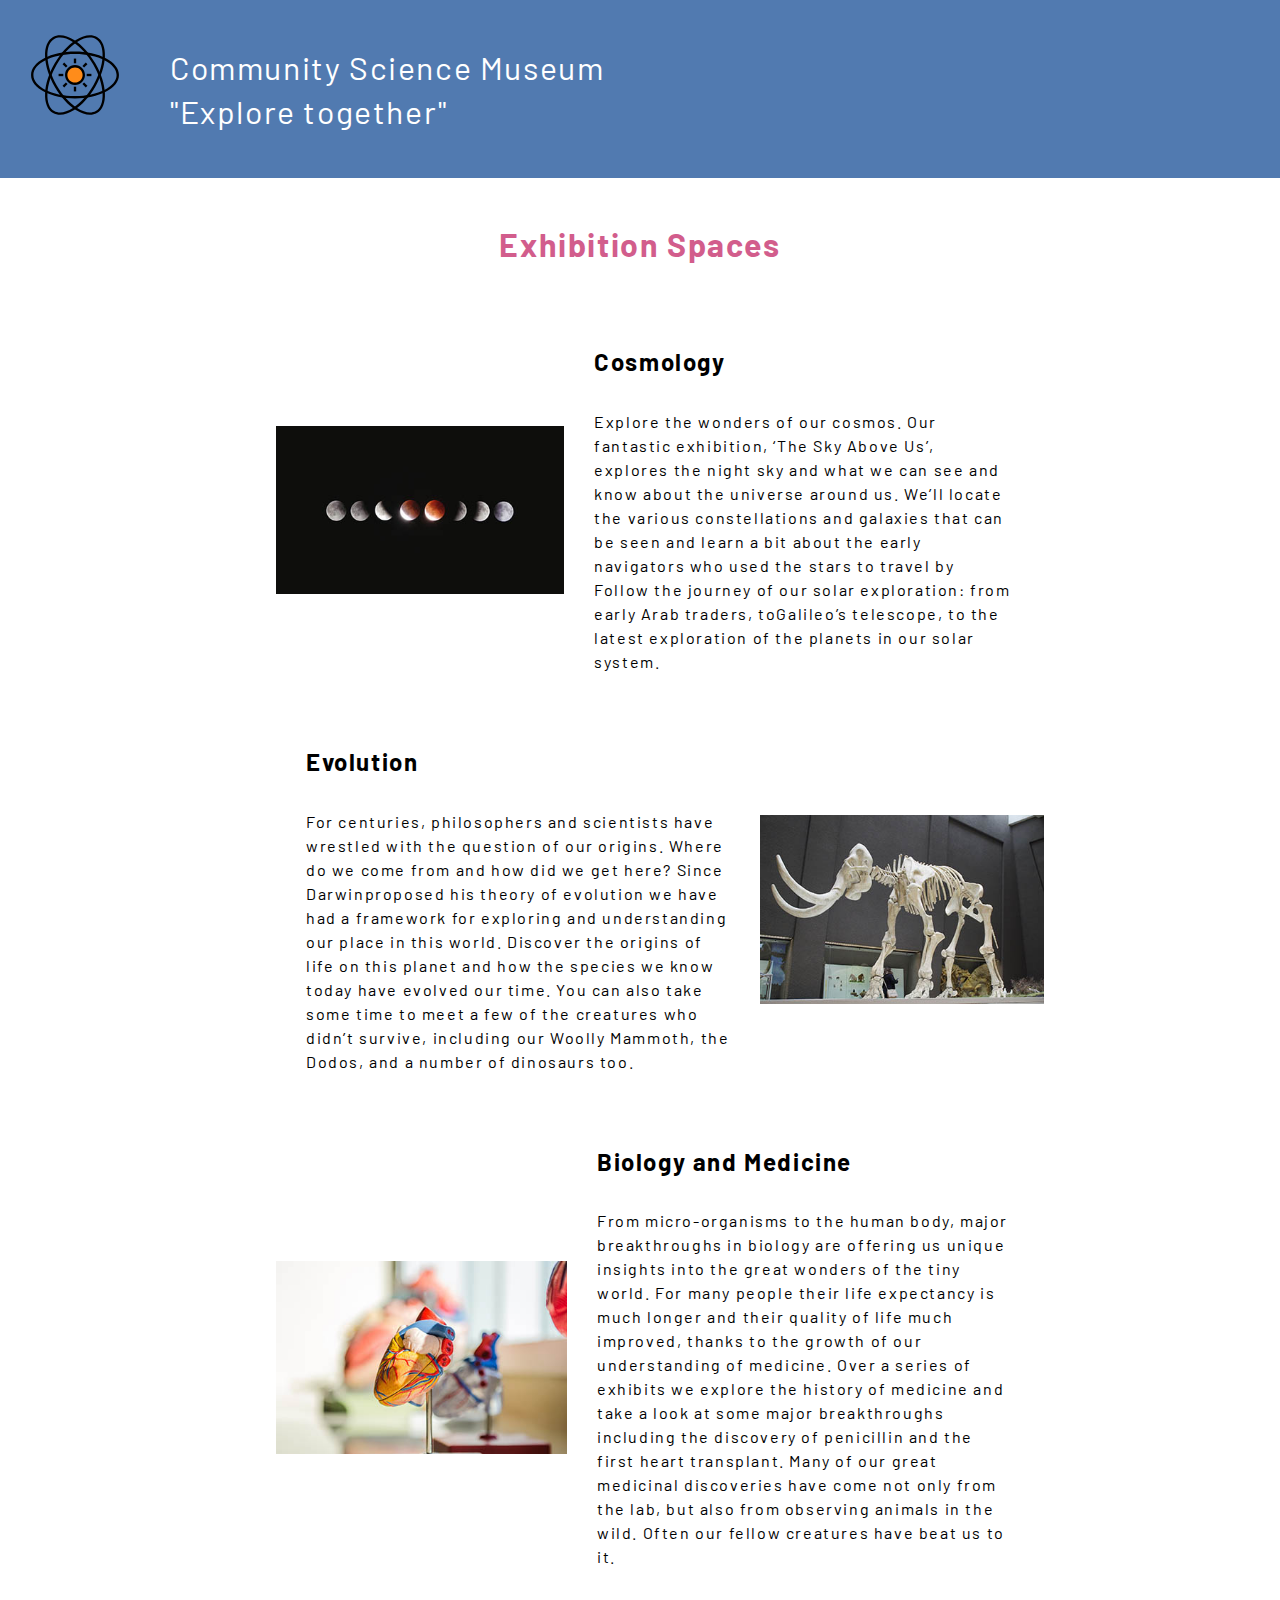
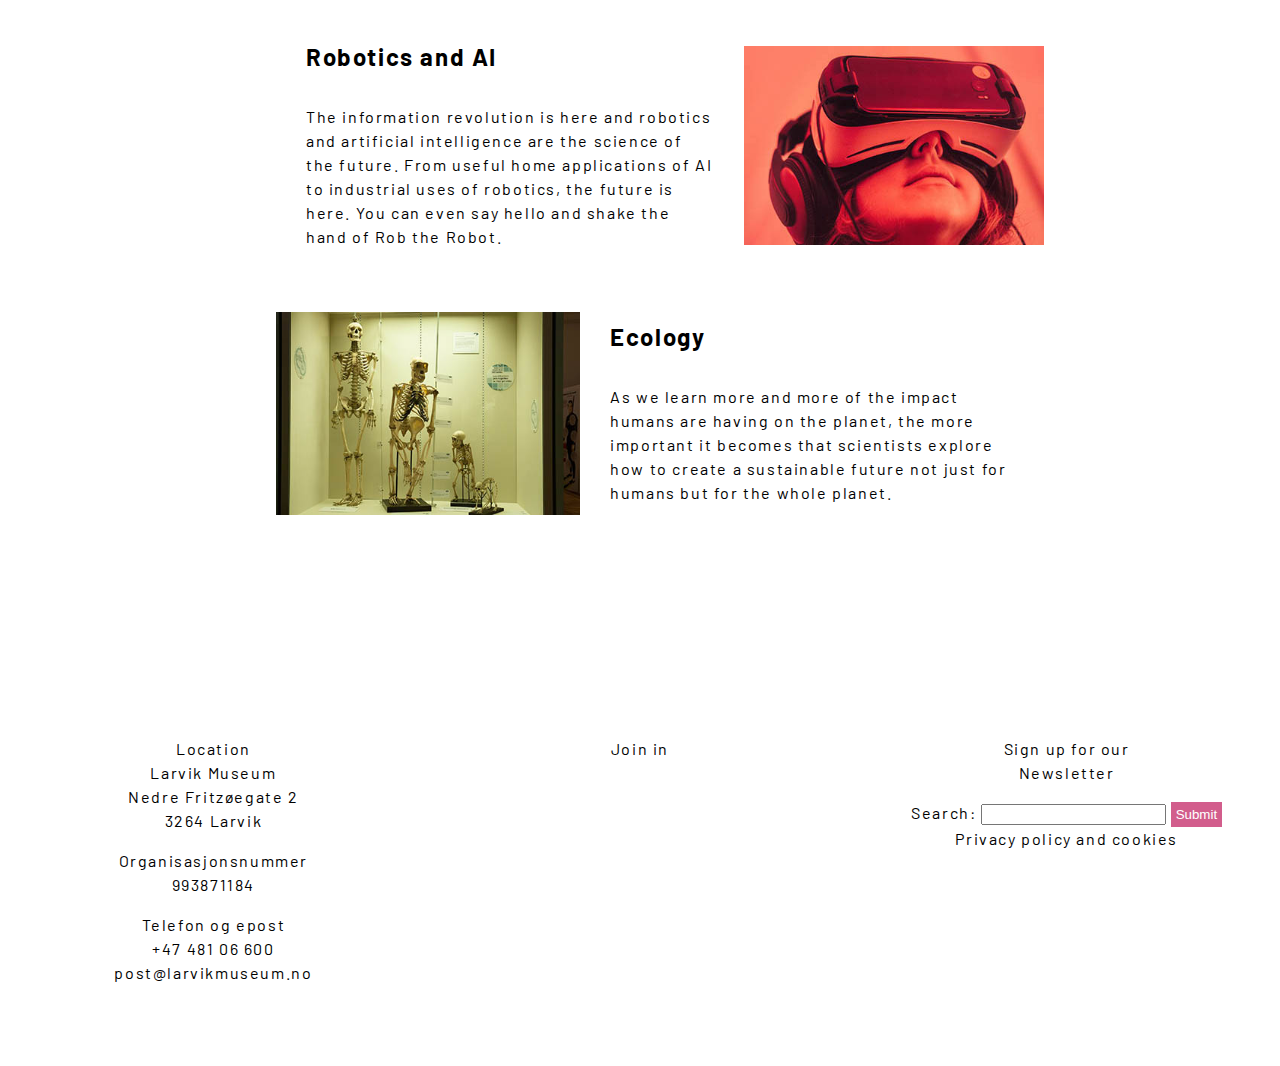
==== commit a3333f4c: "SEO" ====
--- a/pages/exhibitionspaces.html
+++ b/pages/exhibitionspaces.html
@@ -5,9 +5,10 @@
     <meta http-equiv="X-UA-Compatible" content="IE=edge" />
     <meta name="viewport" content="width=device-width, initial-scale=1.0" />
     <meta name="author" content="Ylva Lund" />
+    <meta name="description" content="Read here about our current exhibitionspaces" />
     <link rel="stylesheet" href="../styles/styles.css" />
     <link rel="stylesheet" href="https://use.fontawesome.com/releases/v5.15.1/css/all.css" integrity="sha384-vp86vTRFVJgpjF9jiIGPEEqYqlDwgyBgEF109VFjmqGmIY/Y4HV4d3Gp2irVfcrp" crossorigin="anonymous" />
-    <title>Document</title>
+    <title>Community Science Museum - Exhibition Spaces</title>
   </head>
   <body>
     <header>
@@ -105,8 +106,9 @@
           <span>Sign up for our</span>
           <span>Newsletter</span>
         </p>
-        <form>
-          <input type="text" />
+        <form action="#" method="GET">
+          <label for="searchbar">Search:</label>
+          <input type="text" id="searchbar" name="search" />
           <input type="submit" value="Submit" class="pink" />
         </form>
         <a href="#">Privacy policy and cookies</a>
--- a/styles/styles.css
+++ b/styles/styles.css
@@ -669,7 +669,7 @@
   }
 
   .fadeIn {
-    animation: fadeIn forwards 0.5s ease-in;
+    animation: fadeIn forwards 0.3s ease-in;
   }
 
   @keyframes fadeIn {
